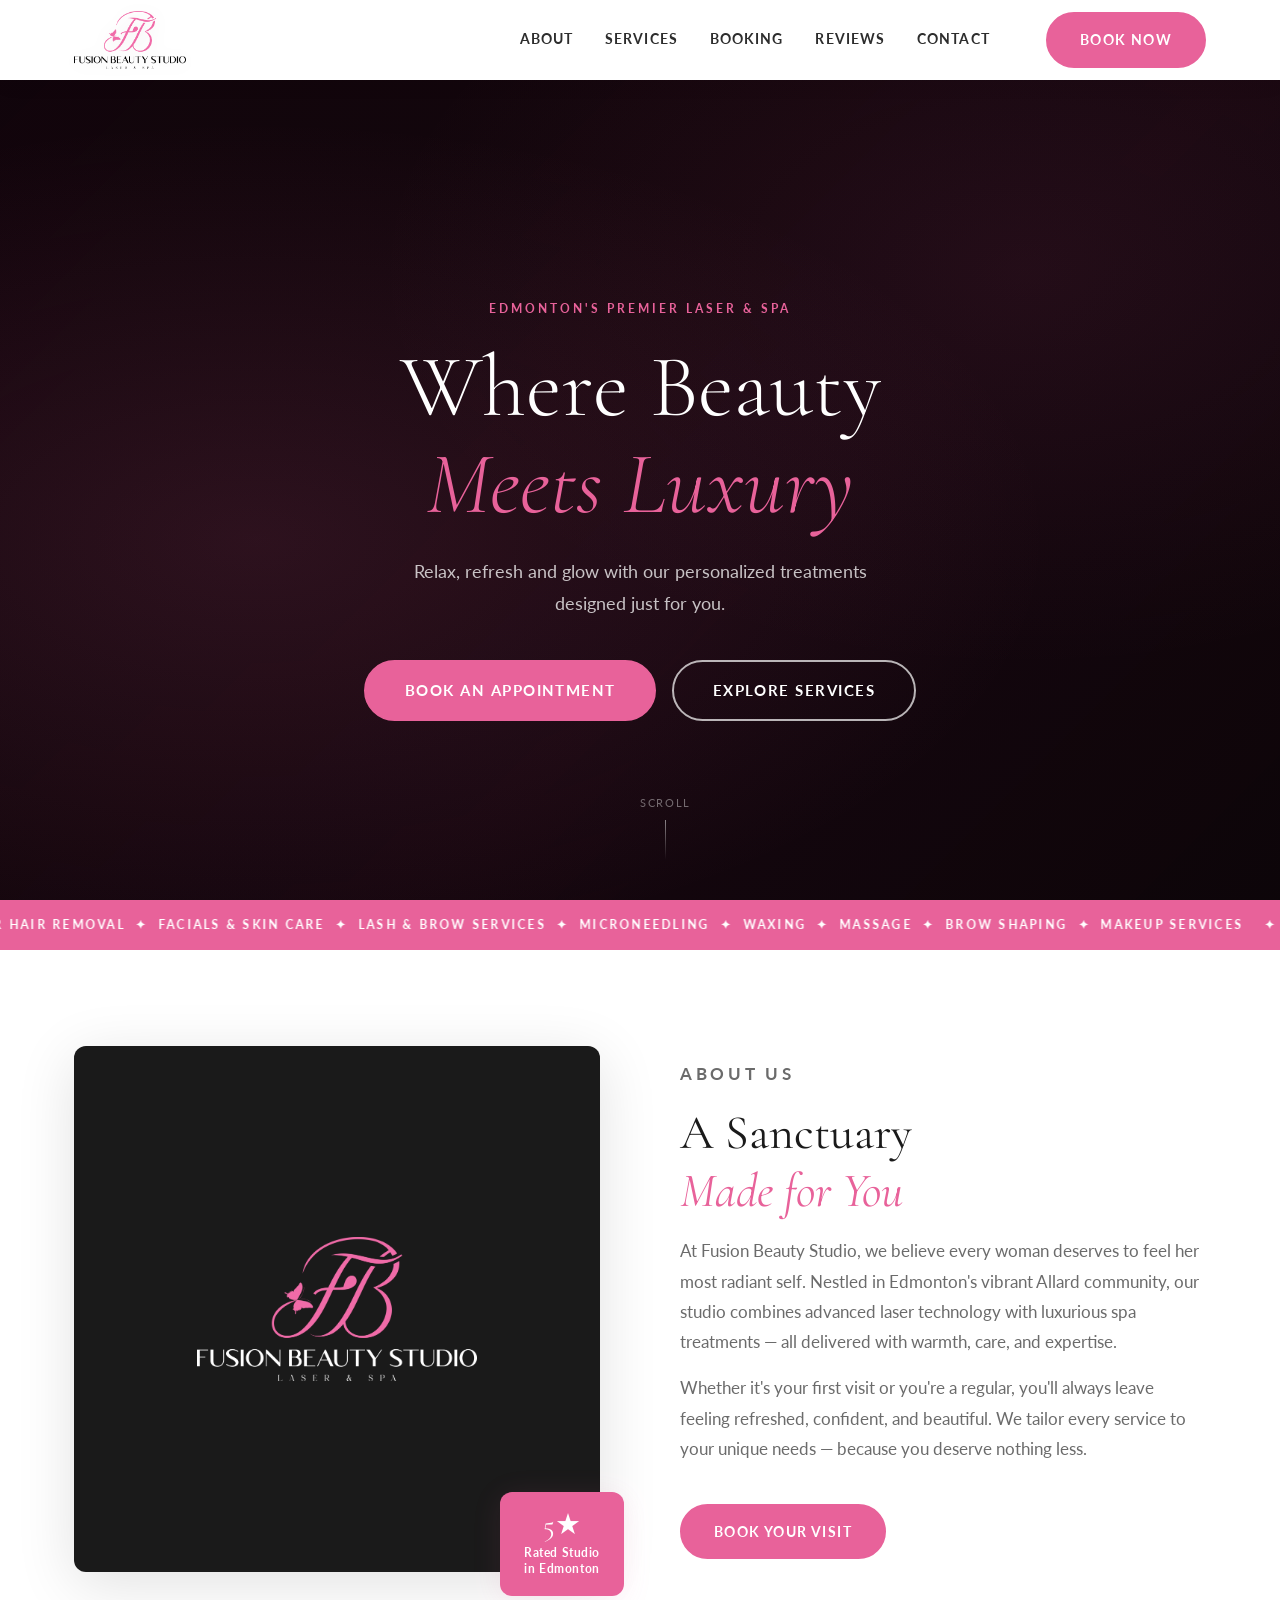
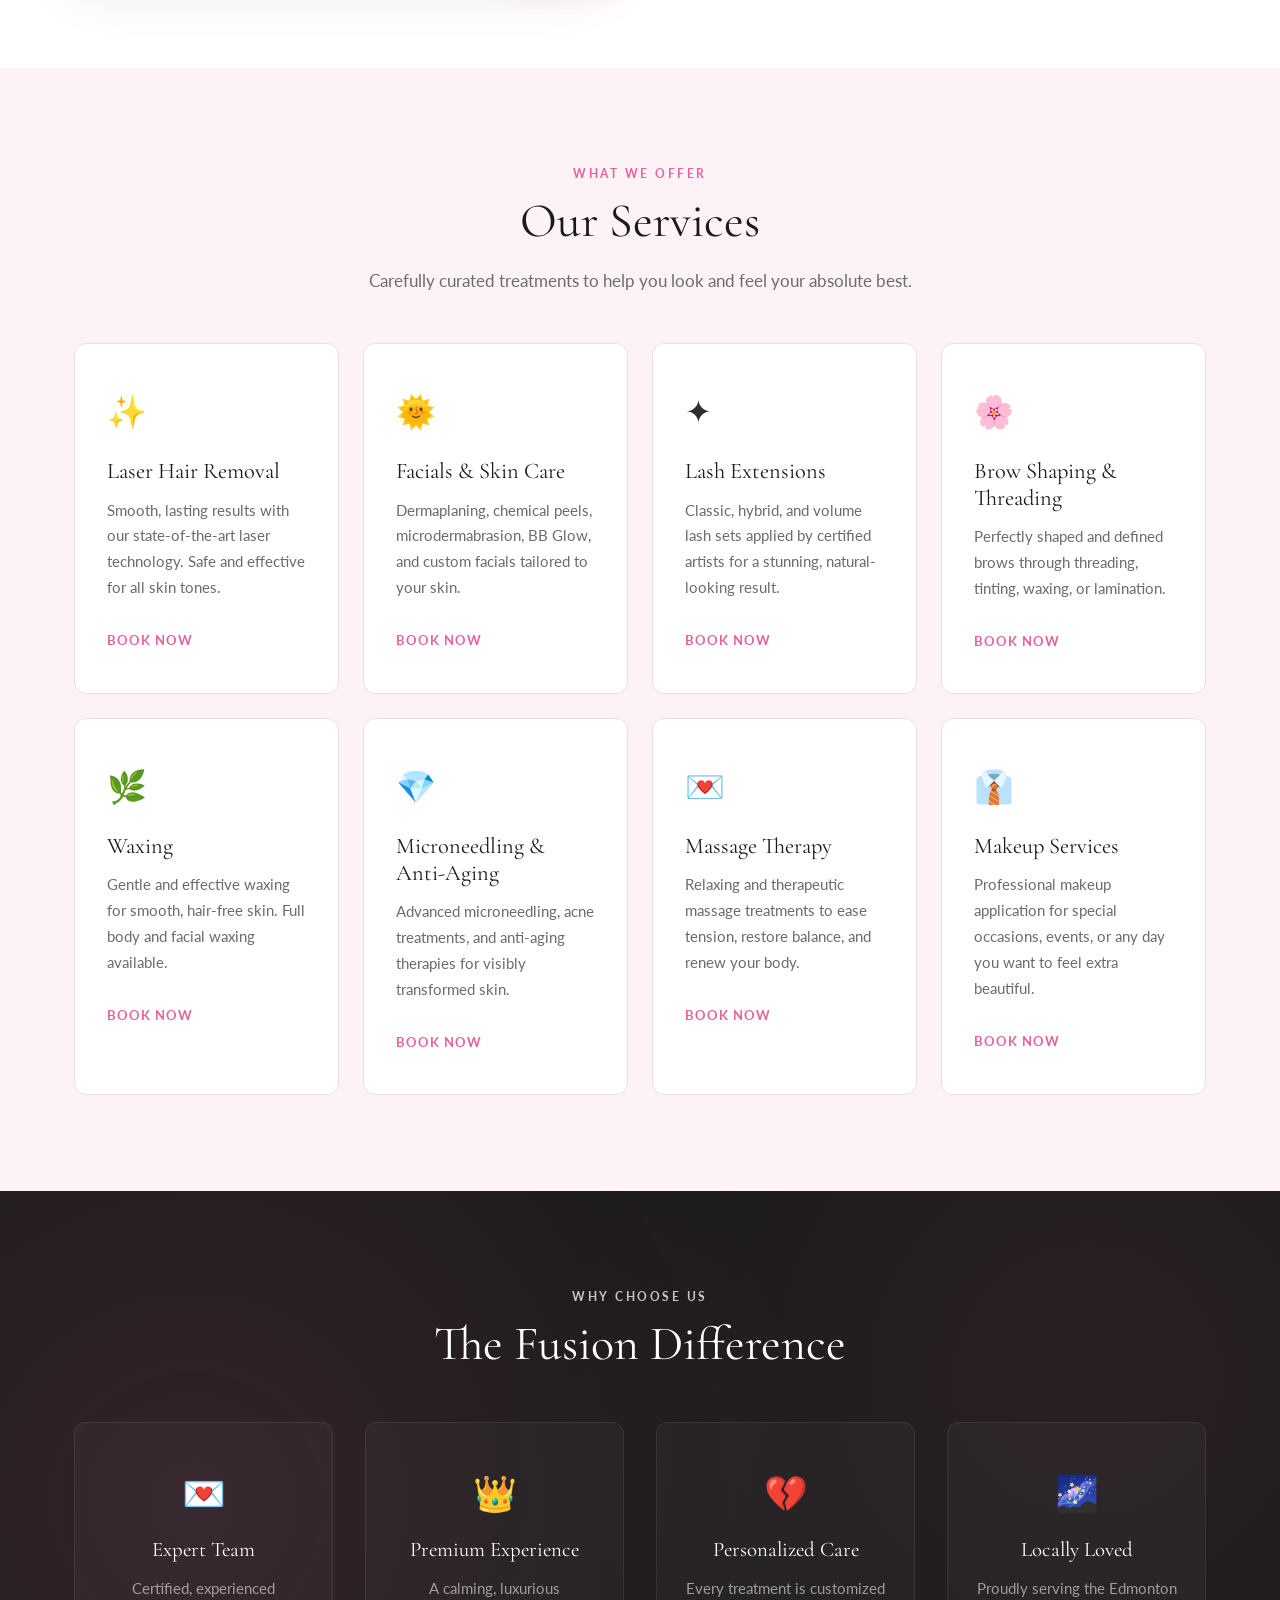
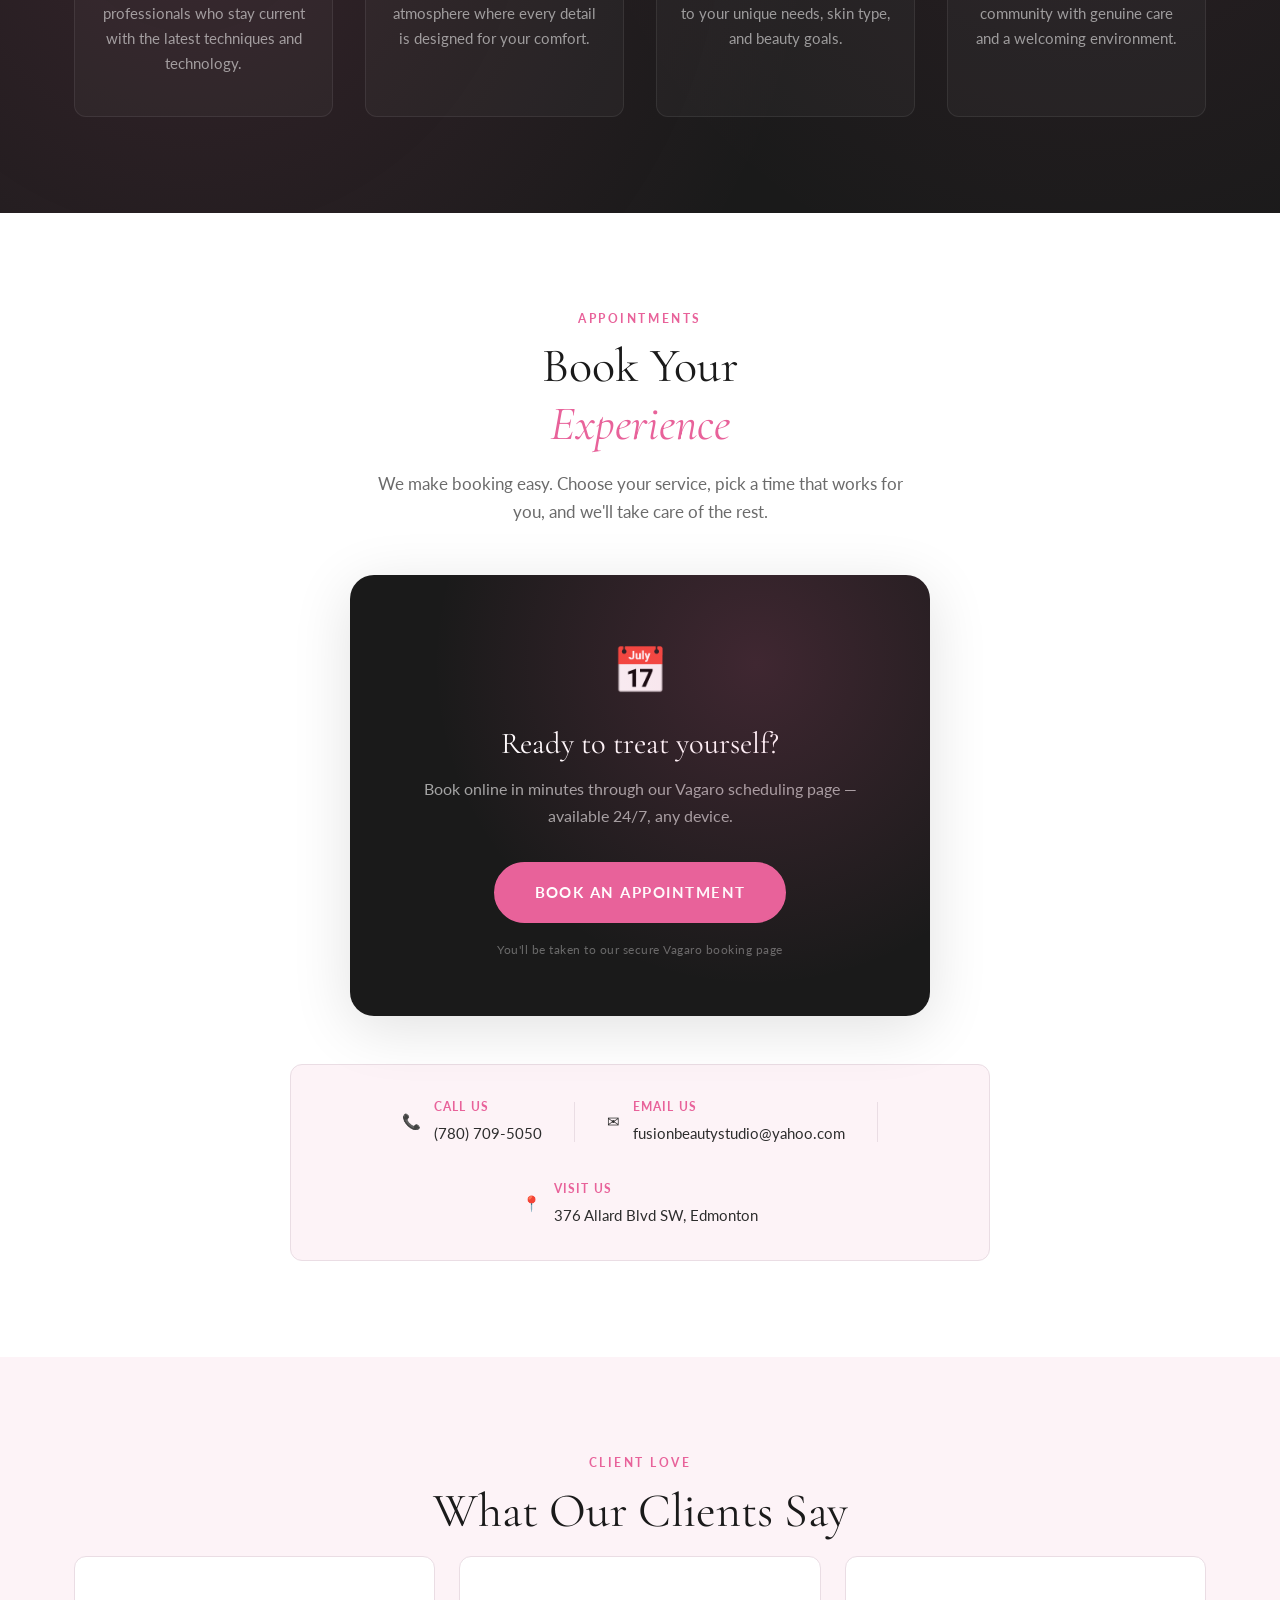
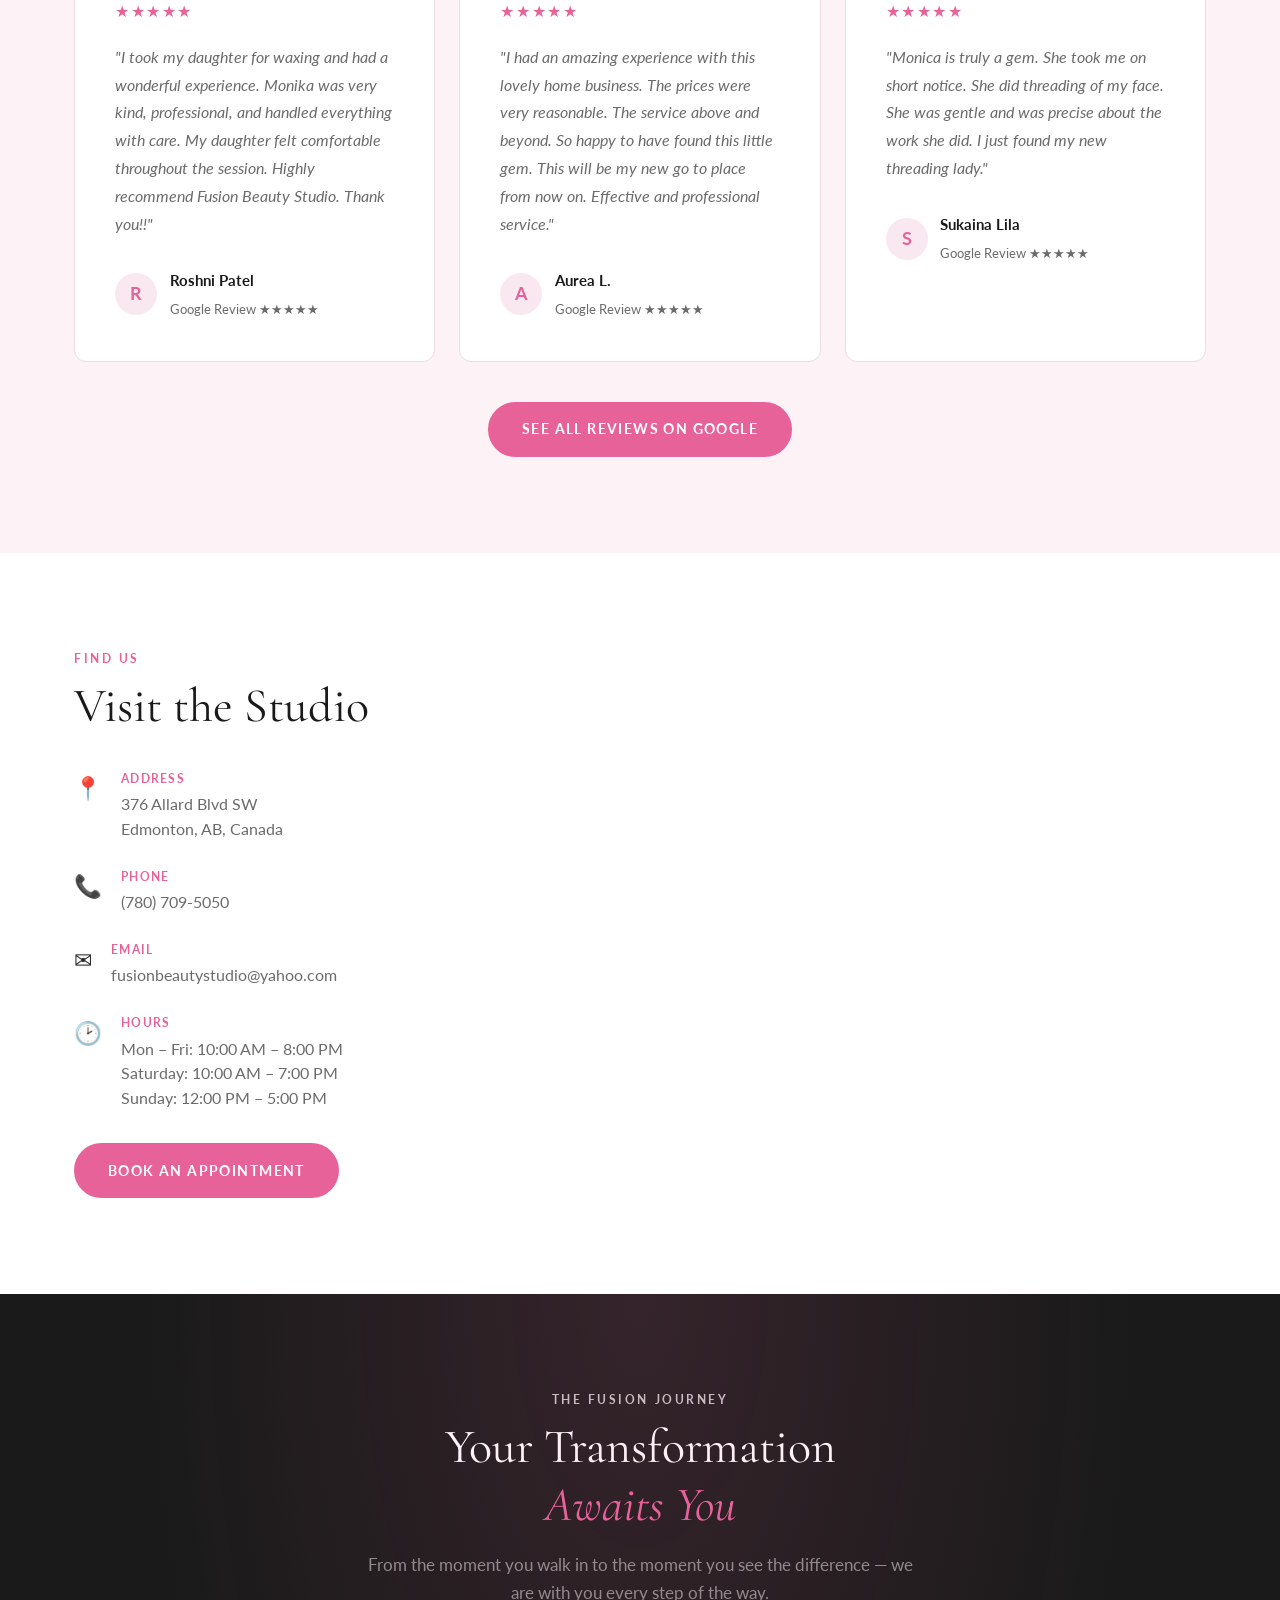
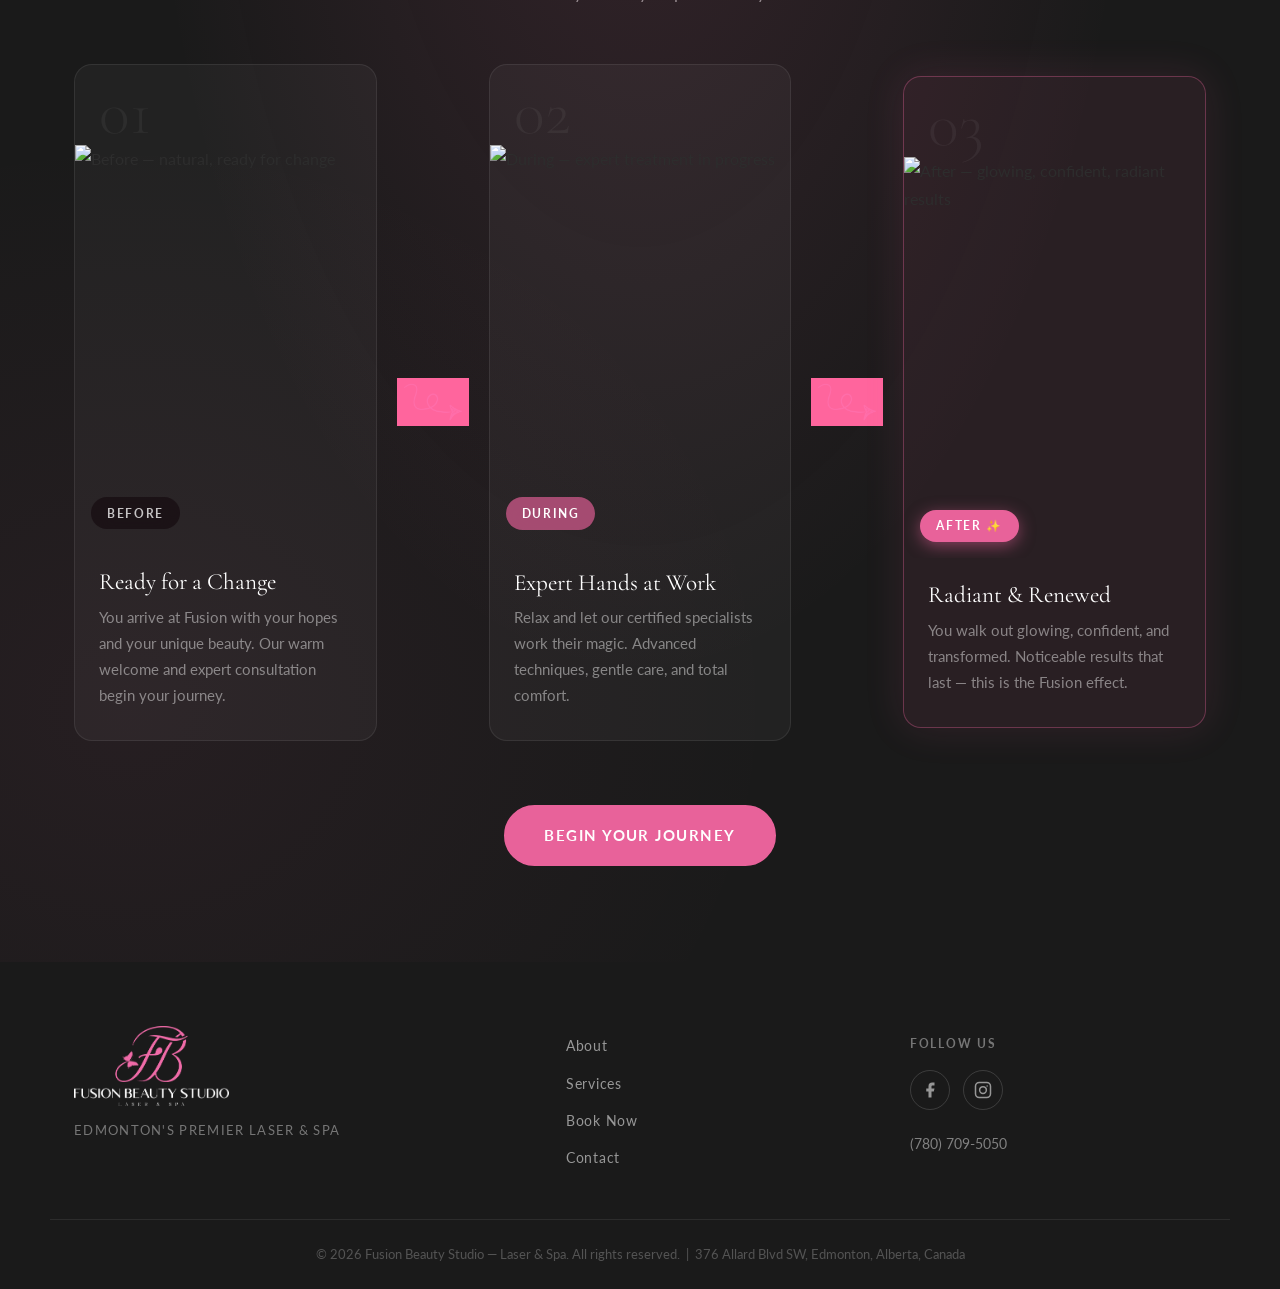
==== index.html @ a4535331 "Sync local project with repo" ====
<!DOCTYPE html>
<html lang="en">
<head>
  <meta charset="UTF-8" />
  <meta name="viewport" content="width=device-width, initial-scale=1.0" />
  <title>Fusion Beauty Studio | Laser & Spa — Edmonton</title>
  <meta name="description" content="Fusion Beauty Studio — Premier laser and spa treatments in Edmonton, Alberta. Book your appointment today on Vagaro." />
  <link rel="preconnect" href="https://fonts.googleapis.com" />
  <link rel="preconnect" href="https://fonts.gstatic.com" crossorigin />
  <link href="https://fonts.googleapis.com/css2?family=Cormorant+Garamond:ital,wght@0,300;0,400;0,500;0,600;1,300;1,400&family=Lato:wght@300;400;700&display=swap" rel="stylesheet" />
  <link rel="stylesheet" href="styles.css?v=11" />
</head>
<body>


  <!-- ===== NAVBAR ===== -->
  <header class="navbar" id="navbar">
    <div class="nav-inner">
      <a href="#home" class="nav-logo">
        <img src="logo-transparent-dark.png" alt="Fusion Beauty Studio" class="logo-img" />
      </a>
      <nav class="nav-links" id="navLinks">
        <a href="#about">About</a>
        <a href="#services">Services</a>
        <a href="#booking">Booking</a>
        <a href="#testimonials">Reviews</a>
        <a href="#contact">Contact</a>
        <a href="https://www.vagaro.com/ca01/fusionbeautystudio" target="_blank" rel="noopener" class="nav-book-mobile btn btn-primary">Book an Appointment</a>
      </nav>
      <a href="https://www.vagaro.com/ca01/fusionbeautystudio" target="_blank" rel="noopener" class="btn btn-primary nav-cta">Book Now</a>
      <button class="hamburger" id="hamburger" aria-label="Menu">
        <span></span><span></span><span></span>
      </button>
    </div>
  </header>

  <!-- ===== HERO ===== -->
  <section class="hero" id="home">
    <!-- Background video -->
    <video class="hero-video" autoplay muted loop playsinline preload="auto">
      <source src="https://assets.mixkit.co/videos/52153/52153-1080.mp4" type="video/mp4" />
    </video>
    <div class="hero-overlay"></div>
    <div class="hero-content">
      <p class="hero-eyebrow hero-anim" style="animation-delay:0.3s">Edmonton's Premier Laser &amp; Spa</p>
      <h1 class="hero-title hero-anim" style="animation-delay:0.8s">Where Beauty<br /><em>Meets Luxury</em></h1>
      <p class="hero-sub hero-anim" style="animation-delay:1.4s">Relax, refresh and glow with our personalized treatments designed just for you.</p>
      <div class="hero-actions hero-anim" style="animation-delay:1.9s">
        <a href="https://www.vagaro.com/ca01/fusionbeautystudio" target="_blank" rel="noopener" class="btn btn-primary btn-lg">Book an Appointment</a>
        <a href="#services" class="btn btn-outline btn-lg">Explore Services</a>
      </div>
    </div>
    <div class="hero-scroll-hint hero-anim" style="animation-delay:2.5s">
      <span>Scroll</span>
      <div class="scroll-line"></div>
    </div>
  </section>

  <!-- ===== WELCOME STRIP ===== -->
  <section class="welcome-strip" aria-hidden="true">
    <div class="marquee-track">
      <span class="marquee-item">&#10022;&nbsp; Laser Hair Removal &nbsp;&#10022;&nbsp; Facials &amp; Skin Care &nbsp;&#10022;&nbsp; Lash &amp; Brow Services &nbsp;&#10022;&nbsp; Microneedling &nbsp;&#10022;&nbsp; Waxing &nbsp;&#10022;&nbsp; Massage &nbsp;&#10022;&nbsp; Brow Shaping &nbsp;&#10022;&nbsp; Makeup Services &nbsp;&nbsp;&nbsp;</span>
      <span class="marquee-item">&#10022;&nbsp; Laser Hair Removal &nbsp;&#10022;&nbsp; Facials &amp; Skin Care &nbsp;&#10022;&nbsp; Lash &amp; Brow Services &nbsp;&#10022;&nbsp; Microneedling &nbsp;&#10022;&nbsp; Waxing &nbsp;&#10022;&nbsp; Massage &nbsp;&#10022;&nbsp; Brow Shaping &nbsp;&#10022;&nbsp; Makeup Services &nbsp;&nbsp;&nbsp;</span>
    </div>
  </section>

  <!-- ===== ABOUT ===== -->
  <section class="about section" id="about">
    <div class="container about-grid">
      <div class="about-image-wrap">
        <div class="about-img-box">
          <img src="logo-transparent-light.png" alt="Fusion Beauty Studio" class="about-logo" />
        </div>
        <div class="about-badge">
          <span class="badge-num">5&#9733;</span>
          <span class="badge-text">Rated Studio<br />in Edmonton</span>
        </div>
      </div>
      <div class="about-text">
        <p class="section-eyebrow">About Us</p>
        <h2 class="section-title">A Sanctuary<br /><em>Made for You</em></h2>
        <p>At Fusion Beauty Studio, we believe every woman deserves to feel her most radiant self. Nestled in Edmonton's vibrant Allard community, our studio combines advanced laser technology with luxurious spa treatments — all delivered with warmth, care, and expertise.</p>
        <p>Whether it's your first visit or you're a regular, you'll always leave feeling refreshed, confident, and beautiful. We tailor every service to your unique needs — because you deserve nothing less.</p>
        <a href="https://www.vagaro.com/ca01/fusionbeautystudio" target="_blank" rel="noopener" class="btn btn-primary" style="margin-top:1.5rem;">Book Your Visit</a>
      </div>
    </div>
  </section>

  <!-- ===== SERVICES ===== -->
  <section class="services section" id="services">
    <div class="container">
      <p class="section-eyebrow center">What We Offer</p>
      <h2 class="section-title center">Our Services</h2>
      <p class="section-desc center">Carefully curated treatments to help you look and feel your absolute best.</p>
      <div class="services-grid">

        <div class="service-card">
          <div class="service-icon">&#10024;</div>
          <h3>Laser Hair Removal</h3>
          <p>Smooth, lasting results with our state-of-the-art laser technology. Safe and effective for all skin tones.</p>
          <a href="https://www.vagaro.com/ca01/fusionbeautystudio" target="_blank" rel="noopener" class="service-link">Book Now</a>
        </div>

        <div class="service-card">
          <div class="service-icon">&#127774;</div>
          <h3>Facials &amp; Skin Care</h3>
          <p>Dermaplaning, chemical peels, microdermabrasion, BB Glow, and custom facials tailored to your skin.</p>
          <a href="https://www.vagaro.com/ca01/fusionbeautystudio" target="_blank" rel="noopener" class="service-link">Book Now</a>
        </div>

        <div class="service-card">
          <div class="service-icon">&#10022;</div>
          <h3>Lash Extensions</h3>
          <p>Classic, hybrid, and volume lash sets applied by certified artists for a stunning, natural-looking result.</p>
          <a href="https://www.vagaro.com/ca01/fusionbeautystudio" target="_blank" rel="noopener" class="service-link">Book Now</a>
        </div>

        <div class="service-card">
          <div class="service-icon">&#127800;</div>
          <h3>Brow Shaping &amp; Threading</h3>
          <p>Perfectly shaped and defined brows through threading, tinting, waxing, or lamination.</p>
          <a href="https://www.vagaro.com/ca01/fusionbeautystudio" target="_blank" rel="noopener" class="service-link">Book Now</a>
        </div>

        <div class="service-card">
          <div class="service-icon">&#127807;</div>
          <h3>Waxing</h3>
          <p>Gentle and effective waxing for smooth, hair-free skin. Full body and facial waxing available.</p>
          <a href="https://www.vagaro.com/ca01/fusionbeautystudio" target="_blank" rel="noopener" class="service-link">Book Now</a>
        </div>

        <div class="service-card">
          <div class="service-icon">&#128142;</div>
          <h3>Microneedling &amp; Anti-Aging</h3>
          <p>Advanced microneedling, acne treatments, and anti-aging therapies for visibly transformed skin.</p>
          <a href="https://www.vagaro.com/ca01/fusionbeautystudio" target="_blank" rel="noopener" class="service-link">Book Now</a>
        </div>

        <div class="service-card">
          <div class="service-icon">&#128140;</div>
          <h3>Massage Therapy</h3>
          <p>Relaxing and therapeutic massage treatments to ease tension, restore balance, and renew your body.</p>
          <a href="https://www.vagaro.com/ca01/fusionbeautystudio" target="_blank" rel="noopener" class="service-link">Book Now</a>
        </div>

        <div class="service-card">
          <div class="service-icon">&#128084;</div>
          <h3>Makeup Services</h3>
          <p>Professional makeup application for special occasions, events, or any day you want to feel extra beautiful.</p>
          <a href="https://www.vagaro.com/ca01/fusionbeautystudio" target="_blank" rel="noopener" class="service-link">Book Now</a>
        </div>

      </div>
    </div>
  </section>

  <!-- ===== WHY US ===== -->
  <section class="why-us section">
    <div class="why-overlay"></div>
    <div class="container">
      <p class="section-eyebrow center light">Why Choose Us</p>
      <h2 class="section-title center light">The Fusion Difference</h2>
      <div class="why-grid">
        <div class="why-card">
          <div class="why-icon">&#128140;</div>
          <h3>Expert Team</h3>
          <p>Certified, experienced professionals who stay current with the latest techniques and technology.</p>
        </div>
        <div class="why-card">
          <div class="why-icon">&#128081;</div>
          <h3>Premium Experience</h3>
          <p>A calming, luxurious atmosphere where every detail is designed for your comfort.</p>
        </div>
        <div class="why-card">
          <div class="why-icon">&#128148;</div>
          <h3>Personalized Care</h3>
          <p>Every treatment is customized to your unique needs, skin type, and beauty goals.</p>
        </div>
        <div class="why-card">
          <div class="why-icon">&#127756;</div>
          <h3>Locally Loved</h3>
          <p>Proudly serving the Edmonton community with genuine care and a welcoming environment.</p>
        </div>
      </div>
    </div>
  </section>

  <!-- ===== BOOKING ===== -->
  <section class="booking section" id="booking">
    <div class="container">
      <p class="section-eyebrow center">Appointments</p>
      <h2 class="section-title center">Book Your<br /><em>Experience</em></h2>
      <p class="section-desc center">We make booking easy. Choose your service, pick a time that works for you, and we'll take care of the rest.</p>

      <div class="vagaro-box">
        <div class="vagaro-box-inner">
          <div class="vagaro-icon">&#128197;</div>
          <h3>Ready to treat yourself?</h3>
          <p>Book online in minutes through our Vagaro scheduling page — available 24/7, any device.</p>
          <a href="https://www.vagaro.com/ca01/fusionbeautystudio" target="_blank" rel="noopener" class="btn btn-primary btn-lg">
            Book an Appointment
          </a>
          <p class="vagaro-note">You'll be taken to our secure Vagaro booking page</p>
        </div>
      </div>

      <div class="booking-alts">
        <div class="booking-alt-item">
          <span class="alt-icon">&#128222;</span>
          <div>
            <strong>Call Us</strong>
            <a href="tel:+17807095050">(780) 709-5050</a>
          </div>
        </div>
        <div class="booking-alt-divider"></div>
        <div class="booking-alt-item">
          <span class="alt-icon">&#9993;</span>
          <div>
            <strong>Email Us</strong>
            <a href="mailto:fusionbeautystudio@yahoo.com">fusionbeautystudio@yahoo.com</a>
          </div>
        </div>
        <div class="booking-alt-divider"></div>
        <div class="booking-alt-item">
          <span class="alt-icon">&#128205;</span>
          <div>
            <strong>Visit Us</strong>
            <span>376 Allard Blvd SW, Edmonton</span>
          </div>
        </div>
      </div>
    </div>
  </section>

  <!-- ===== TESTIMONIALS ===== -->
  <!-- NOTE: Replace the reviews below with your real Google reviews -->
  <section class="testimonials section" id="testimonials">
    <div class="container">
      <p class="section-eyebrow center">Client Love</p>
      <h2 class="section-title center">What Our Clients Say</h2>
      <div class="testimonials-grid">

        <div class="testimonial-card">
          <div class="stars">&#9733;&#9733;&#9733;&#9733;&#9733;</div>
          <p>"I took my daughter for waxing and had a wonderful experience. Monika was very kind, professional, and handled everything with care. My daughter felt comfortable throughout the session. Highly recommend Fusion Beauty Studio. Thank you!!"</p>
          <div class="testimonial-author">
            <div class="author-avatar">R</div>
            <div>
              <strong>Roshni Patel</strong>
              <span>Google Review &#9733;&#9733;&#9733;&#9733;&#9733;</span>
            </div>
          </div>
        </div>

        <div class="testimonial-card">
          <div class="stars">&#9733;&#9733;&#9733;&#9733;&#9733;</div>
          <p>"I had an amazing experience with this lovely home business. The prices were very reasonable. The service above and beyond. So happy to have found this little gem. This will be my new go to place from now on. Effective and professional service."</p>
          <div class="testimonial-author">
            <div class="author-avatar">A</div>
            <div>
              <strong>Aurea L.</strong>
              <span>Google Review &#9733;&#9733;&#9733;&#9733;&#9733;</span>
            </div>
          </div>
        </div>

        <div class="testimonial-card">
          <div class="stars">&#9733;&#9733;&#9733;&#9733;&#9733;</div>
          <p>"Monica is truly a gem. She took me on short notice. She did threading of my face. She was gentle and was precise about the work she did. I just found my new threading lady."</p>
          <div class="testimonial-author">
            <div class="author-avatar">S</div>
            <div>
              <strong>Sukaina Lila</strong>
              <span>Google Review &#9733;&#9733;&#9733;&#9733;&#9733;</span>
            </div>
          </div>
        </div>

      </div>
      <div style="text-align:center; margin-top:2.5rem;">
        <a href="https://share.google/Bp72yboE8t1ILcYeS" target="_blank" rel="noopener" class="btn btn-primary">See All Reviews on Google</a>
      </div>
    </div>
  </section>

  <!-- ===== CONTACT ===== -->
  <section class="contact section" id="contact">
    <div class="container contact-grid">
      <div class="contact-info">
        <p class="section-eyebrow">Find Us</p>
        <h2 class="section-title">Visit the Studio</h2>
        <div class="contact-items">
          <div class="contact-item">
            <span class="contact-icon">&#128205;</span>
            <div>
              <strong>Address</strong>
              <p>376 Allard Blvd SW<br />Edmonton, AB, Canada</p>
            </div>
          </div>
          <div class="contact-item">
            <span class="contact-icon">&#128222;</span>
            <div>
              <strong>Phone</strong>
              <p><a href="tel:+17807095050">(780) 709-5050</a></p>
            </div>
          </div>
          <div class="contact-item">
            <span class="contact-icon">&#9993;</span>
            <div>
              <strong>Email</strong>
              <p><a href="mailto:fusionbeautystudio@yahoo.com">fusionbeautystudio@yahoo.com</a></p>
            </div>
          </div>
          <div class="contact-item">
            <span class="contact-icon">&#128337;</span>
            <div>
              <strong>Hours</strong>
              <p>Mon &ndash; Fri: 10:00 AM &ndash; 8:00 PM<br />
                 Saturday: 10:00 AM &ndash; 7:00 PM<br />
                 Sunday: 12:00 PM &ndash; 5:00 PM</p>
            </div>
          </div>
        </div>
        <a href="https://www.vagaro.com/ca01/fusionbeautystudio" target="_blank" rel="noopener" class="btn btn-primary" style="margin-top:2rem;">Book an Appointment</a>
      </div>
      <div class="contact-map">
        <iframe
          src="https://maps.google.com/maps?q=376+Allard+Blvd+SW,+Edmonton,+AB,+Canada&output=embed"
          width="100%"
          height="400"
          style="border:0; border-radius:12px;"
          allowfullscreen=""
          loading="lazy"
          referrerpolicy="no-referrer-when-downgrade"
          title="Fusion Beauty Studio Location">
        </iframe>
      </div>
    </div>
  </section>

  <!-- ===== TRANSFORMATION ===== -->
  <section class="transformation section" id="transformation">
    <div class="container">
      <p class="section-eyebrow center light">The Fusion Journey</p>
      <h2 class="section-title center light">Your Transformation<br /><em>Awaits You</em></h2>
      <p class="section-desc center" style="color:rgba(255,255,255,0.5);">From the moment you walk in to the moment you see the difference — we are with you every step of the way.</p>

      <div class="transform-timeline">

        <!-- BEFORE -->
        <div class="transform-card" data-delay="0">
          <div class="transform-step-num">01</div>
          <div class="transform-img-wrap">
            <img src="https://images.unsplash.com/photo-1544717304-a2db4a7b16ee?w=600&h=750&q=80&fit=crop&crop=face" alt="Before — natural, ready for change" loading="lazy" />
            <div class="transform-label before-label">Before</div>
          </div>
          <div class="transform-body">
            <h3>Ready for a Change</h3>
            <p>You arrive at Fusion with your hopes and your unique beauty. Our warm welcome and expert consultation begin your journey.</p>
          </div>
        </div>

        <!-- CONNECTOR -->
        <div class="transform-connector" data-delay="300">
          <img src="fusion_arrow.jpg" alt="" class="connector-arrow-img" />
        </div>

        <!-- DURING -->
        <div class="transform-card" data-delay="500">
          <div class="transform-step-num">02</div>
          <div class="transform-img-wrap">
            <img src="https://images.unsplash.com/photo-1761718209708-9ab9ba1c7252?w=600&h=750&q=80&fit=crop" alt="During — expert treatment in progress" loading="lazy" />
            <div class="transform-label during-label">During</div>
          </div>
          <div class="transform-body">
            <h3>Expert Hands at Work</h3>
            <p>Relax and let our certified specialists work their magic. Advanced techniques, gentle care, and total comfort.</p>
          </div>
        </div>

        <!-- CONNECTOR -->
        <div class="transform-connector" data-delay="800">
          <img src="fusion_arrow.jpg" alt="" class="connector-arrow-img" />
        </div>

        <!-- AFTER -->
        <div class="transform-card featured-card" data-delay="1000">
          <div class="transform-step-num">03</div>
          <div class="transform-img-wrap">
            <img src="https://images.unsplash.com/photo-1624617592484-77113b01d567?w=600&h=750&q=80&fit=crop&crop=face" alt="After — glowing, confident, radiant results" loading="lazy" />
            <div class="transform-label after-label">After ✨</div>
          </div>
          <div class="transform-body">
            <h3>Radiant &amp; Renewed</h3>
            <p>You walk out glowing, confident, and transformed. Noticeable results that last — this is the Fusion effect.</p>
          </div>
        </div>

      </div>

      <div class="transform-cta">
        <a href="https://www.vagaro.com/ca01/fusionbeautystudio" target="_blank" rel="noopener" class="btn btn-primary btn-lg">Begin Your Journey</a>
      </div>
    </div>
  </section>

  <!-- ===== FOOTER ===== -->
  <footer class="footer">
    <div class="container footer-inner">
      <div class="footer-logo">
        <a href="#home" aria-label="Back to top">
          <img src="logo-transparent-light.png" alt="Fusion Beauty Studio" />
        </a>
        <p>Edmonton's Premier Laser &amp; Spa</p>
      </div>
      <div class="footer-links">
        <a href="#about">About</a>
        <a href="#services">Services</a>
        <a href="https://www.vagaro.com/ca01/fusionbeautystudio" target="_blank" rel="noopener">Book Now</a>
        <a href="#contact">Contact</a>
      </div>
      <div class="footer-social">
        <p>Follow Us</p>
        <div class="social-links">
          <a href="https://www.facebook.com/fusionbeautystudio.ca/" target="_blank" rel="noopener" aria-label="Facebook" class="social-link">
            <svg xmlns="http://www.w3.org/2000/svg" width="18" height="18" viewBox="0 0 24 24" fill="currentColor" aria-hidden="true">
              <path d="M18 2h-3a5 5 0 0 0-5 5v3H7v4h3v8h4v-8h3l1-4h-4V7a1 1 0 0 1 1-1h3z"/>
            </svg>
          </a>
          <a href="https://www.instagram.com/fusionbeautystudio_" target="_blank" rel="noopener" aria-label="Instagram" class="social-link">
            <svg xmlns="http://www.w3.org/2000/svg" width="18" height="18" viewBox="0 0 24 24" fill="none" stroke="currentColor" stroke-width="2" stroke-linecap="round" stroke-linejoin="round" aria-hidden="true">
              <rect x="2" y="2" width="20" height="20" rx="5" ry="5"/>
              <circle cx="12" cy="12" r="4.5"/>
              <circle cx="17.5" cy="6.5" r="1" fill="currentColor" stroke="none"/>
            </svg>
          </a>
        </div>
        <div style="margin-top:1.2rem;">
          <a href="tel:+17807095050" style="color:rgba(255,255,255,0.45); font-size:0.85rem;">(780) 709-5050</a>
        </div>
      </div>
    </div>
    <div class="footer-bottom">
      <p>&copy; 2026 Fusion Beauty Studio &mdash; Laser &amp; Spa. All rights reserved. &nbsp;|&nbsp; 376 Allard Blvd SW, Edmonton, Alberta, Canada</p>
    </div>
  </footer>

  <!-- ===== FLOATING BOOK BUTTON ===== -->
  <a href="https://www.vagaro.com/ca01/fusionbeautystudio" target="_blank" rel="noopener" class="float-book" id="floatBook">Book Now</a>

  <script src="script.js"></script>
</body>
</html>
---- styles.css ----
/* ============================================================
   FUSION BEAUTY STUDIO — Main Stylesheet
   Brand: Hot pink (#E8629A), Black, White, Soft rose tones
   ============================================================ */

/* ---- Reset & Base ---- */
*, *::before, *::after { box-sizing: border-box; margin: 0; padding: 0; }

:root {
  --pink:       #E8629A;
  --pink-dark:  #c94e82;
  --pink-light: #f9e8f0;
  --pink-pale:  #fdf3f7;
  --black:      #1a1a1a;
  --dark:       #2d2d2d;
  --gray:       #6b6b6b;
  --light-gray: #f4f4f4;
  --white:      #ffffff;
  --border:     #eadde4;
  --font-serif: 'Cormorant Garamond', Georgia, serif;
  --font-sans:  'Lato', Arial, sans-serif;
  --radius:     12px;
  --shadow:     0 4px 30px rgba(232, 98, 154, 0.10);
  --shadow-lg:  0 12px 60px rgba(0,0,0,0.12);
  --transition: 0.3s ease;
  --nav-height: 80px;
}

html { scroll-behavior: smooth; font-size: 16px; }

body {
  font-family: var(--font-sans);
  color: var(--dark);
  background: var(--white);
  line-height: 1.7;
  overflow-x: hidden;
}

img { display: block; max-width: 100%; }
a  { text-decoration: none; color: inherit; }

/* ---- Typography ---- */
h1, h2, h3 { font-family: var(--font-serif); font-weight: 400; line-height: 1.2; }

.section-eyebrow {
  font-family: var(--font-sans);
  font-size: 0.72rem;
  font-weight: 700;
  letter-spacing: 0.22em;
  text-transform: uppercase;
  color: var(--pink);
  margin-bottom: 0.6rem;
}
.section-eyebrow.light { color: rgba(255,255,255,0.75); }

.section-title {
  font-family: var(--font-serif);
  font-size: clamp(2rem, 4vw, 3rem);
  color: var(--black);
  margin-bottom: 1rem;
}
.section-title em { color: var(--pink); font-style: italic; }
.section-title.light { color: var(--white); }
.section-title.center, .section-eyebrow.center, .section-desc.center { text-align: center; }

.section-desc {
  color: var(--gray);
  max-width: 560px;
  margin: 0 auto 3rem;
  font-size: 1.05rem;
}

/* ---- Layout ---- */
.container { max-width: 1180px; margin: 0 auto; padding: 0 1.5rem; }
.section { padding: 6rem 0; }

/* ---- Buttons ---- */
.btn {
  display: inline-flex;
  align-items: center;
  padding: 0.85rem 2rem;
  border-radius: 50px;
  font-family: var(--font-sans);
  font-size: 0.88rem;
  font-weight: 700;
  letter-spacing: 0.1em;
  text-transform: uppercase;
  cursor: pointer;
  transition: var(--transition);
  border: 2px solid transparent;
}
.btn-primary {
  background: var(--pink);
  color: var(--white);
  border-color: var(--pink);
}
.btn-primary:hover {
  background: var(--pink-dark);
  border-color: var(--pink-dark);
  transform: translateY(-2px);
  box-shadow: 0 8px 24px rgba(232,98,154,0.35);
}
.btn-outline {
  background: transparent;
  color: var(--white);
  border-color: rgba(255,255,255,0.7);
}
.btn-outline:hover {
  background: rgba(255,255,255,0.15);
  border-color: var(--white);
}
.btn-lg { padding: 1rem 2.4rem; font-size: 0.92rem; }
.btn-full { width: 100%; justify-content: center; }

/* ---- Hover arrow (fusion_arrow.jpg) — simple fade-in on hover ---- */

.btn-primary::after {
  content: '';
  display: block;
  flex-shrink: 0;
  width: 0;
  height: 22px;
  background: url('fusion_arrow.jpg') no-repeat center / contain;
  filter: invert(1);
  mix-blend-mode: screen;
  opacity: 0;
  margin-left: 0;
  transition: width 0.3s ease, opacity 0.25s ease, margin-left 0.3s ease;
}
.btn-primary:hover::after {
  width: 38px;
  opacity: 1;
  margin-left: 10px;
}

/* No arrow on the Explore Services (outline) button */

/* Black arrow on light backgrounds (.service-link) */
.service-link {
  display: inline-flex;
  align-items: center;
}
.service-link::after {
  content: '';
  display: block;
  flex-shrink: 0;
  width: 0;
  height: 16px;
  background: url('fusion_arrow.jpg') no-repeat center / contain;
  mix-blend-mode: multiply;
  opacity: 0;
  margin-left: 0;
  transition: width 0.3s ease, opacity 0.25s ease, margin-left 0.3s ease;
}
.service-link:hover::after {
  width: 28px;
  opacity: 1;
  margin-left: 8px;
}

/* Arrow on floating book button */
.float-book {
  display: inline-flex;
  align-items: center;
  overflow: hidden;
}
.float-book::after {
  content: '';
  display: block;
  flex-shrink: 0;
  width: 0;
  height: 20px;
  background: url('fusion_arrow.jpg') no-repeat center / contain;
  filter: invert(1);
  mix-blend-mode: screen;
  opacity: 0;
  margin-left: 0;
  transition: width 0.3s ease, opacity 0.25s ease, margin-left 0.3s ease;
}
.float-book:hover::after {
  width: 34px;
  opacity: 1;
  margin-left: 10px;
}


/* ============================================================
   NAVBAR — always white, logo overflows for large feel
   ============================================================ */
.navbar {
  position: fixed;
  top: 0; left: 0; right: 0;
  z-index: 1000;
  height: var(--nav-height);
  background: var(--white);
  box-shadow: 0 2px 20px rgba(0,0,0,0.07);
  overflow: visible;
}
.nav-inner {
  max-width: 1180px;
  margin: 0 auto;
  padding: 0 1.5rem;
  height: 100%;
  display: flex;
  align-items: center;
  gap: 2rem;
  overflow: visible;
}
.nav-logo {
  position: relative;
  z-index: 2;
  display: flex;
  align-items: center;
}
.nav-logo .logo-img {
  height: 58px;
  width: auto;
  object-fit: contain;
  filter: drop-shadow(0 2px 8px rgba(0,0,0,0.08));
}
.nav-links {
  display: flex;
  gap: 2rem;
  margin-left: auto;
}
.nav-links a {
  font-size: 0.85rem;
  font-weight: 700;
  letter-spacing: 0.08em;
  text-transform: uppercase;
  color: var(--dark);
  transition: color var(--transition);
  position: relative;
}
.nav-links a::after {
  content: '';
  position: absolute;
  bottom: -3px; left: 0;
  width: 0; height: 2px;
  background: var(--pink);
  transition: width var(--transition);
}
.nav-links a:hover::after { width: 100%; }
.nav-links a:hover { color: var(--pink); }

.nav-cta { margin-left: 1.5rem; }

/* Mobile-only elements — hidden on desktop */
.nav-book-mobile { display: none; }

.hamburger {
  display: none;
  flex-direction: column;
  gap: 5px;
  background: none;
  border: none;
  cursor: pointer;
  padding: 4px;
  margin-left: auto;
}
.hamburger span {
  display: block;
  width: 24px;
  height: 2px;
  background: var(--dark);
  transition: var(--transition);
  border-radius: 2px;
}


/* ============================================================
   HERO — video background with text reveal
   ============================================================ */
.hero {
  position: relative;
  min-height: 100vh;
  display: flex;
  align-items: center;
  justify-content: center;
  background: #1a0a10;
  overflow: hidden;
}

/* Background video */
.hero-video {
  position: absolute;
  inset: 0;
  width: 100%;
  height: 100%;
  object-fit: cover;
  z-index: 0;
  opacity: 0;
  animation: videoFadeIn 2s ease 0.5s forwards;
}
@keyframes videoFadeIn {
  from { opacity: 0; }
  to   { opacity: 1; }
}

/* Dimming overlay — keeps video subtle and text readable */
.hero-overlay {
  position: absolute;
  inset: 0;
  z-index: 1;
  background:
    linear-gradient(135deg, rgba(15,4,10,0.82) 0%, rgba(20,6,14,0.72) 60%, rgba(10,4,8,0.78) 100%);
}

/* Subtle pink mood wash */
.hero::after {
  content: '';
  position: absolute;
  inset: 0;
  z-index: 1;
  background:
    radial-gradient(ellipse at 20% 60%, rgba(232,98,154,0.12) 0%, transparent 55%),
    radial-gradient(ellipse at 80% 30%, rgba(232,98,154,0.07) 0%, transparent 45%);
  pointer-events: none;
}

.hero-content {
  position: relative;
  z-index: 2;
  text-align: center;
  max-width: 720px;
  padding: 0 1.5rem;
  padding-top: 120px;
}

/* ---- Hero text reveal animation ---- */
@keyframes heroReveal {
  0%   { opacity: 0; transform: translateY(36px); filter: blur(4px); }
  60%  { filter: blur(0px); }
  100% { opacity: 1; transform: translateY(0);   filter: blur(0px); }
}

.hero-anim {
  opacity: 0;
  animation: heroReveal 1.1s cubic-bezier(0.22, 1, 0.36, 1) both;
}
.hero-eyebrow {
  font-family: var(--font-sans);
  font-size: 0.75rem;
  font-weight: 700;
  letter-spacing: 0.25em;
  text-transform: uppercase;
  color: var(--pink);
  margin-bottom: 1.2rem;
}
.hero-title {
  font-family: var(--font-serif);
  font-size: clamp(3rem, 7vw, 5.5rem);
  font-weight: 300;
  color: var(--white);
  line-height: 1.1;
  margin-bottom: 1.5rem;
}
.hero-title em {
  color: var(--pink);
  font-style: italic;
}
.hero-sub {
  font-size: 1.1rem;
  color: rgba(255,255,255,0.75);
  max-width: 480px;
  margin: 0 auto 2.5rem;
  line-height: 1.8;
}
.hero-actions {
  display: flex;
  gap: 1rem;
  justify-content: center;
  flex-wrap: wrap;
}

.hero-scroll-hint {
  position: absolute;
  bottom: 2.5rem;
  left: 50%;
  transform: translateX(-50%);
  display: flex;
  flex-direction: column;
  align-items: center;
  gap: 0.5rem;
  color: rgba(255,255,255,0.4);
  font-size: 0.7rem;
  letter-spacing: 0.15em;
  text-transform: uppercase;
  z-index: 3;
}
.scroll-line {
  width: 1px;
  height: 40px;
  background: linear-gradient(to bottom, rgba(255,255,255,0.5), transparent);
  animation: scrollPulse 2s ease-in-out infinite;
}
@keyframes scrollPulse {
  0%, 100% { opacity: 0.3; transform: scaleY(1); }
  50%       { opacity: 1;   transform: scaleY(1.2); }
}


/* ============================================================
   WELCOME STRIP — infinite marquee
   ============================================================ */
.welcome-strip {
  background: var(--pink);
  padding: 0.9rem 0;
  overflow: hidden;
}

.marquee-track {
  display: flex;
  will-change: transform;
}

.marquee-item {
  flex-shrink: 0;
  white-space: nowrap;
  color: var(--white);
  font-family: var(--font-sans);
  font-size: 0.78rem;
  font-weight: 700;
  letter-spacing: 0.18em;
  text-transform: uppercase;
}

/* Hide native video controls overlay on mobile */
.hero-video::-webkit-media-controls { display: none !important; }
.hero-video::-webkit-media-controls-enclosure { display: none !important; }
.hero-video::-webkit-media-controls-panel { display: none !important; }


/* ============================================================
   ABOUT
   ============================================================ */
.about { background: var(--white); }

.about-grid {
  display: grid;
  grid-template-columns: 1fr 1fr;
  gap: 5rem;
  align-items: center;
}

.about-image-wrap {
  position: relative;
}

.about-img-box {
  background: var(--black);
  border-radius: var(--radius);
  padding: 3rem;
  display: flex;
  align-items: center;
  justify-content: center;
  box-shadow: var(--shadow-lg);
  aspect-ratio: 1;
}

.about-logo {
  width: 80%;
  max-width: 280px;
  margin: 0 auto;
}

.about-badge {
  position: absolute;
  bottom: -1.5rem;
  right: -1.5rem;
  background: var(--pink);
  color: var(--white);
  border-radius: var(--radius);
  padding: 1.2rem 1.5rem;
  display: flex;
  flex-direction: column;
  align-items: center;
  box-shadow: var(--shadow);
  text-align: center;
}
.badge-num {
  font-family: var(--font-serif);
  font-size: 1.8rem;
  line-height: 1;
}
.badge-text {
  font-size: 0.72rem;
  font-weight: 700;
  letter-spacing: 0.05em;
  margin-top: 0.3rem;
  line-height: 1.4;
}

.about-text p {
  color: var(--gray);
  margin-bottom: 1rem;
  font-size: 1.05rem;
  line-height: 1.8;
}


/* ============================================================
   SERVICES
   ============================================================ */
.services { background: var(--pink-pale); }

.services-grid {
  display: grid;
  grid-template-columns: repeat(4, 1fr);
  gap: 1.5rem;
  margin-top: 1rem;
}

.service-card {
  background: var(--white);
  border-radius: var(--radius);
  padding: 2.5rem 2rem;
  border: 1px solid var(--border);
  transition: var(--transition);
  position: relative;
  overflow: hidden;
}
.service-card::before {
  content: '';
  position: absolute;
  top: 0; left: 0; right: 0;
  height: 3px;
  background: var(--pink);
  transform: scaleX(0);
  transform-origin: left;
  transition: transform var(--transition);
}
.service-card:hover {
  box-shadow: var(--shadow);
  transform: translateY(-4px);
  border-color: rgba(232,98,154,0.2);
}
.service-card:hover::before { transform: scaleX(1); }

.service-icon {
  font-size: 2rem;
  margin-bottom: 1.2rem;
}
.service-card h3 {
  font-family: var(--font-serif);
  font-size: 1.4rem;
  color: var(--black);
  margin-bottom: 0.8rem;
}
.service-card p {
  color: var(--gray);
  font-size: 0.95rem;
  line-height: 1.7;
  margin-bottom: 1.5rem;
}
.service-link {
  font-size: 0.82rem;
  font-weight: 700;
  letter-spacing: 0.08em;
  text-transform: uppercase;
  color: var(--pink);
  transition: color var(--transition);
}
.service-link:hover { color: var(--pink-dark); }


/* ============================================================
   WHY US
   ============================================================ */
.why-us {
  background: var(--black);
  position: relative;
  overflow: hidden;
}
.why-us::before {
  content: '';
  position: absolute;
  inset: 0;
  background:
    radial-gradient(circle at 15% 50%, rgba(232,98,154,0.12) 0%, transparent 55%),
    radial-gradient(circle at 85% 30%, rgba(232,98,154,0.08) 0%, transparent 45%);
}
.why-overlay { position: absolute; inset: 0; }

.why-us .container { position: relative; z-index: 1; }

.why-grid {
  display: grid;
  grid-template-columns: repeat(4, 1fr);
  gap: 2rem;
  margin-top: 3rem;
}

.why-card {
  text-align: center;
  padding: 2.5rem 1.5rem;
  border-radius: var(--radius);
  border: 1px solid rgba(255,255,255,0.08);
  background: rgba(255,255,255,0.03);
  transition: var(--transition);
}
.why-card:hover {
  background: rgba(232,98,154,0.08);
  border-color: rgba(232,98,154,0.25);
  transform: translateY(-4px);
}
.why-icon {
  font-size: 2.2rem;
  margin-bottom: 1rem;
}
.why-card h3 {
  font-family: var(--font-serif);
  font-size: 1.3rem;
  color: var(--white);
  margin-bottom: 0.8rem;
}
.why-card p {
  color: rgba(255,255,255,0.55);
  font-size: 0.92rem;
  line-height: 1.7;
}


/* ============================================================
   BOOKING — Vagaro
   ============================================================ */
.booking { background: var(--white); }

.vagaro-box {
  max-width: 580px;
  margin: 0 auto 3rem;
}
.vagaro-box-inner {
  background: var(--black);
  border-radius: calc(var(--radius) * 2);
  padding: 3.5rem 3rem;
  text-align: center;
  box-shadow: var(--shadow-lg);
  position: relative;
  overflow: hidden;
}
.vagaro-box-inner::before {
  content: '';
  position: absolute;
  inset: 0;
  background: radial-gradient(circle at 70% 20%, rgba(232,98,154,0.18) 0%, transparent 60%);
  pointer-events: none;
}
.vagaro-icon {
  font-size: 2.8rem;
  margin-bottom: 1.2rem;
}
.vagaro-box-inner h3 {
  font-family: var(--font-serif);
  font-size: 1.9rem;
  color: var(--white);
  margin-bottom: 0.8rem;
}
.vagaro-box-inner p {
  color: rgba(255,255,255,0.6);
  font-size: 1rem;
  margin-bottom: 2rem;
  line-height: 1.7;
}
.vagaro-note {
  margin-top: 1rem !important;
  margin-bottom: 0 !important;
  font-size: 0.78rem !important;
  color: rgba(255,255,255,0.35) !important;
  letter-spacing: 0.04em;
}

.booking-alts {
  display: flex;
  align-items: center;
  justify-content: center;
  gap: 2rem;
  flex-wrap: wrap;
  padding: 2rem;
  background: var(--pink-pale);
  border-radius: var(--radius);
  border: 1px solid var(--border);
  max-width: 700px;
  margin: 0 auto;
}
.booking-alt-item {
  display: flex;
  align-items: center;
  gap: 0.8rem;
}
.alt-icon { font-size: 1.4rem; }
.booking-alt-item strong {
  display: block;
  font-size: 0.72rem;
  font-weight: 700;
  letter-spacing: 0.1em;
  text-transform: uppercase;
  color: var(--pink);
  margin-bottom: 0.15rem;
}
.booking-alt-item a, .booking-alt-item span {
  color: var(--dark);
  font-size: 0.95rem;
}
.booking-alt-item a:hover { color: var(--pink); }
.booking-alt-divider {
  width: 1px;
  height: 40px;
  background: var(--border);
}


/* ============================================================
   TESTIMONIALS
   ============================================================ */
.testimonials { background: var(--pink-pale); }

.testimonials-grid {
  display: grid;
  grid-template-columns: repeat(3, 1fr);
  gap: 1.5rem;
  margin-top: 1rem;
}

.testimonial-card {
  background: var(--white);
  border-radius: var(--radius);
  padding: 2.5rem;
  border: 1px solid var(--border);
  transition: var(--transition);
}
.testimonial-card:hover {
  box-shadow: var(--shadow);
  transform: translateY(-3px);
}
.stars {
  color: var(--pink);
  font-size: 1rem;
  letter-spacing: 0.1em;
  margin-bottom: 1.2rem;
}
.testimonial-card p {
  color: var(--gray);
  font-size: 0.97rem;
  line-height: 1.8;
  font-style: italic;
  margin-bottom: 1.8rem;
}
.testimonial-author {
  display: flex;
  align-items: center;
  gap: 0.8rem;
}
.author-avatar {
  width: 42px;
  height: 42px;
  border-radius: 50%;
  background: var(--pink-light);
  color: var(--pink);
  font-weight: 700;
  font-size: 1.1rem;
  display: flex;
  align-items: center;
  justify-content: center;
  flex-shrink: 0;
}
.testimonial-author strong {
  display: block;
  color: var(--black);
  font-size: 0.95rem;
}
.testimonial-author span {
  color: var(--gray);
  font-size: 0.82rem;
}


/* ============================================================
   CONTACT
   ============================================================ */
.contact { background: var(--white); }

.contact-grid {
  display: grid;
  grid-template-columns: 1fr 1fr;
  gap: 5rem;
  align-items: start;
}

.contact-items { margin-top: 2rem; display: flex; flex-direction: column; gap: 1.5rem; }

.contact-item {
  display: flex;
  gap: 1.2rem;
  align-items: flex-start;
}
.contact-icon {
  font-size: 1.4rem;
  flex-shrink: 0;
  margin-top: 0.1rem;
}
.contact-item strong {
  display: block;
  font-size: 0.78rem;
  font-weight: 700;
  letter-spacing: 0.1em;
  text-transform: uppercase;
  color: var(--pink);
  margin-bottom: 0.2rem;
}
.contact-item p, .contact-item a {
  color: var(--gray);
  font-size: 0.97rem;
  line-height: 1.6;
}
.contact-item a:hover { color: var(--pink); }

.contact-map {
  border-radius: var(--radius);
  overflow: hidden;
  height: 400px;
}
.map-placeholder {
  width: 100%;
  height: 100%;
  background: var(--pink-pale);
  border: 2px dashed var(--border);
  border-radius: var(--radius);
  display: flex;
  flex-direction: column;
  align-items: center;
  justify-content: center;
  gap: 0.5rem;
  color: var(--gray);
}
.map-placeholder span { font-size: 3rem; }
.map-placeholder p { font-size: 1.1rem; font-weight: 600; color: var(--dark); }
.map-placeholder small { font-size: 0.82rem; }


/* ============================================================
   FOOTER
   ============================================================ */
.footer {
  background: var(--black);
  padding-top: 4rem;
}

.footer-inner {
  display: grid;
  grid-template-columns: 1.5fr 1fr 1fr;
  gap: 3rem;
  padding-bottom: 3rem;
  border-bottom: 1px solid rgba(255,255,255,0.08);
}

.footer-logo img {
  height: 80px;
  width: auto;
  object-fit: contain;
  margin-bottom: 0.8rem;
}
.footer-logo p {
  color: rgba(255,255,255,0.4);
  font-size: 0.82rem;
  letter-spacing: 0.1em;
  text-transform: uppercase;
}

.footer-links {
  display: flex;
  flex-direction: column;
  gap: 0.8rem;
  padding-top: 0.5rem;
}
.footer-links a {
  color: rgba(255,255,255,0.55);
  font-size: 0.9rem;
  letter-spacing: 0.05em;
  transition: color var(--transition);
}
.footer-links a:hover { color: var(--pink); }

.footer-social { padding-top: 0.5rem; }
.footer-social p {
  color: rgba(255,255,255,0.4);
  font-size: 0.72rem;
  font-weight: 700;
  letter-spacing: 0.15em;
  text-transform: uppercase;
  margin-bottom: 1rem;
}
.social-links { display: flex; gap: 0.8rem; }
.social-link {
  width: 40px;
  height: 40px;
  border-radius: 50%;
  border: 1px solid rgba(255,255,255,0.15);
  color: rgba(255,255,255,0.55);
  display: flex;
  align-items: center;
  justify-content: center;
  font-size: 1.1rem;
  transition: var(--transition);
}
.social-link:hover {
  background: var(--pink);
  border-color: var(--pink);
  color: var(--white);
}

.footer-bottom {
  padding: 1.5rem 1.5rem;
  text-align: center;
}
.footer-bottom p {
  color: rgba(255,255,255,0.25);
  font-size: 0.8rem;
}


/* ============================================================
   FLOATING BOOK BUTTON
   ============================================================ */
.float-book {
  position: fixed;
  bottom: 2rem;
  right: 2rem;
  z-index: 999;
  background: var(--pink);
  color: var(--white);
  padding: 0.9rem 1.8rem;
  border-radius: 50px;
  font-size: 0.82rem;
  font-weight: 700;
  letter-spacing: 0.12em;
  text-transform: uppercase;
  box-shadow: 0 6px 28px rgba(232,98,154,0.45);
  transition: var(--transition);
  opacity: 0;
  pointer-events: none;
  transform: translateY(10px);
}
.float-book.visible {
  opacity: 1;
  pointer-events: auto;
  transform: translateY(0);
}
.float-book:hover {
  background: var(--pink-dark);
  box-shadow: 0 10px 36px rgba(232,98,154,0.55);
  transform: translateY(-2px);
}


/* ============================================================
   TRANSFORMATION JOURNEY
   ============================================================ */
.transformation {
  background: var(--black);
  position: relative;
  overflow: hidden;
}
.transformation::before {
  content: '';
  position: absolute;
  inset: 0;
  background:
    radial-gradient(ellipse at 50% 0%, rgba(232,98,154,0.13) 0%, transparent 55%),
    radial-gradient(ellipse at 10% 80%, rgba(232,98,154,0.06) 0%, transparent 40%);
  pointer-events: none;
}

.transform-timeline {
  display: grid;
  grid-template-columns: 1fr 80px 1fr 80px 1fr;
  align-items: center;
  gap: 1rem;
  margin-top: 3.5rem;
}

/* Card */
.transform-card {
  background: rgba(255,255,255,0.04);
  border: 1px solid rgba(255,255,255,0.08);
  border-radius: calc(var(--radius) * 1.5);
  overflow: hidden;
  opacity: 0;
  transform: translateY(55px);
  transition: opacity 0.9s cubic-bezier(0.22,1,0.36,1),
              transform 0.9s cubic-bezier(0.22,1,0.36,1),
              box-shadow 0.4s ease,
              border-color 0.4s ease;
}
.transform-card.in-view {
  opacity: 1;
  transform: translateY(0);
}
.transform-card:hover {
  box-shadow: 0 24px 70px rgba(232,98,154,0.22);
  transform: translateY(-6px) !important;
}
.featured-card {
  border-color: rgba(232,98,154,0.35) !important;
  background: rgba(232,98,154,0.07) !important;
  box-shadow: 0 0 40px rgba(232,98,154,0.12);
}
.featured-card.in-view:hover {
  box-shadow: 0 24px 80px rgba(232,98,154,0.35);
}

/* Step number watermark */
.transform-step-num {
  font-family: var(--font-serif);
  font-size: 4rem;
  font-weight: 300;
  color: rgba(255,255,255,0.05);
  padding: 1rem 1.5rem 0;
  line-height: 1;
  user-select: none;
}

/* Image */
.transform-img-wrap {
  position: relative;
  aspect-ratio: 3/4;
  overflow: hidden;
}
.transform-img-wrap img {
  width: 100%;
  height: 100%;
  object-fit: cover;
  transition: transform 0.9s cubic-bezier(0.22,1,0.36,1);
}
.transform-card:hover .transform-img-wrap img {
  transform: scale(1.07);
}

/* Stage badge */
.transform-label {
  position: absolute;
  bottom: 1rem;
  left: 1rem;
  padding: 0.38rem 1rem;
  border-radius: 50px;
  font-size: 0.73rem;
  font-weight: 700;
  letter-spacing: 0.14em;
  text-transform: uppercase;
  backdrop-filter: blur(10px);
}
.before-label  { background: rgba(20,10,15,0.65); color: rgba(255,255,255,0.75); }
.during-label  { background: rgba(232,98,154,0.65); color: var(--white); }
.after-label   { background: var(--pink); color: var(--white); box-shadow: 0 4px 16px rgba(232,98,154,0.5); }

/* Text body */
.transform-body { padding: 1.5rem 1.5rem 2rem; }
.transform-body h3 {
  font-family: var(--font-serif);
  font-size: 1.45rem;
  color: var(--white);
  margin-bottom: 0.5rem;
}
.transform-body p {
  color: rgba(255,255,255,0.45);
  font-size: 0.92rem;
  line-height: 1.75;
}

/* Arrow connector */
.transform-connector {
  display: flex;
  align-items: center;
  justify-content: center;
  opacity: 0;
  transform: scale(0.6);
  transition: opacity 0.7s ease, transform 0.7s cubic-bezier(0.34,1.56,0.64,1);
}
.transform-connector.in-view {
  opacity: 1;
  transform: scale(1);
}
.connector-arrow-img {
  width: 72px;
  height: auto;
  /* Turn the black arrow pink */
  filter: invert(52%) sepia(60%) saturate(700%) hue-rotate(295deg) brightness(1.1);
  mix-blend-mode: normal;
}

/* CTA */
.transform-cta {
  text-align: center;
  margin-top: 4rem;
}

/* Responsive transform */
@media (max-width: 900px) {
  .transform-timeline {
    grid-template-columns: 1fr;
    max-width: 420px;
    margin-left: auto;
    margin-right: auto;
  }
  .transform-connector {
    transform: scale(0.6) rotate(90deg);
    margin: 0 auto;
  }
  .transform-connector.in-view {
    transform: scale(1) rotate(90deg);
  }
}

/* ============================================================
   SCROLL-IN ANIMATIONS
   ============================================================ */
.fade-up {
  opacity: 0;
  transform: translateY(28px);
  transition: opacity 0.6s ease, transform 0.6s ease;
}
.fade-up.animated {
  opacity: 1;
  transform: translateY(0);
}

/* ============================================================
   RESPONSIVE — TABLET (≤1024px)
   ============================================================ */
@media (max-width: 1024px) {
  .why-grid          { grid-template-columns: repeat(2, 1fr); }
  .services-grid     { grid-template-columns: repeat(2, 1fr); }
  .booking-alts      { gap: 1.2rem; }
  .booking-alt-divider { display: none; }
}

/* ============================================================
   RESPONSIVE — MOBILE (≤768px)  ★ MOBILE-FIRST PRIORITY ★
   ============================================================ */
@media (max-width: 768px) {

  /* --- General spacing --- */
  .section { padding: 3.5rem 0; }
  .container { padding: 0 1.2rem; }

  /* ── NAVBAR ─────────────────────────────────────────────── */

  /* Logo: smaller, fits in bar */
  .nav-logo .logo-img { height: 46px; }

  /* Desktop "Book Now" pill → hidden; we put it inside the mobile menu */
  .nav-cta { display: none; }

  /* Hamburger: always visible on mobile */
  .hamburger { display: flex; }

  /* Hamburger → X animation when menu is open */
  .hamburger.menu-open span:nth-child(1) {
    transform: rotate(45deg) translate(5px, 6px);
  }
  .hamburger.menu-open span:nth-child(2) {
    opacity: 0;
    transform: translateX(-8px);
  }
  .hamburger.menu-open span:nth-child(3) {
    transform: rotate(-45deg) translate(5px, -6px);
  }

  /* Partial dropdown panel — anchored below the navbar, not full-screen */
  .nav-links {
    position: fixed;
    top: var(--nav-height);          /* starts just below navbar */
    left: 0;
    right: 0;
    z-index: 998;
    /* Layout */
    display: flex !important;
    flex-direction: column;
    align-items: center;
    gap: 0;
    padding: 0.5rem 1.5rem 2rem;
    margin: 0;
    /* Style */
    background: var(--white);
    box-shadow: 0 16px 48px rgba(0,0,0,0.13);
    border-bottom-left-radius: 16px;
    border-bottom-right-radius: 16px;
    /* Hidden state */
    visibility: hidden;
    opacity: 0;
    transform: translateY(-12px);
    transition: opacity 0.28s ease, transform 0.28s ease, visibility 0.28s;
    pointer-events: none;
  }

  /* Visible state */
  .nav-links.open {
    visibility: visible;
    opacity: 1;
    transform: translateY(0);
    pointer-events: auto;
  }

  /* Nav link items inside mobile menu */
  .nav-links a {
    color: var(--dark);
    font-size: 1.15rem;
    font-weight: 700;
    letter-spacing: 0.06em;
    padding: 0.85rem 1.5rem;
    width: 100%;
    text-align: center;
    border-bottom: 1px solid var(--border);
    transition: color 0.2s, background 0.2s;
  }
  .nav-links a:last-child { border-bottom: none; }
  .nav-links a:hover, .nav-links a:active { color: var(--pink); }

  /* "Book an Appointment" button at bottom of panel */
  .nav-book-mobile {
    display: block !important;
    margin-top: 1.2rem;
    padding: 0.85rem 2.2rem !important;
    background: var(--pink) !important;
    color: var(--white) !important;
    border-radius: 50px !important;
    font-size: 0.85rem !important;
    font-weight: 700 !important;
    letter-spacing: 0.12em;
    text-transform: uppercase;
    text-align: center !important;
    border-bottom: none !important;
    width: auto !important;
  }
  .nav-book-mobile:hover { background: var(--pink-dark) !important; color: var(--white) !important; }
  .nav-book-mobile::after { display: none !important; }

  /* ── HERO ───────────────────────────────────────────────── */
  .hero-content      { padding-top: 100px; padding-bottom: 2rem; }
  .hero-title        { font-size: clamp(2.6rem, 11vw, 4rem); }
  .hero-sub          { font-size: 1rem; }
  .hero-actions      { flex-direction: column; align-items: center; gap: 0.9rem; }
  .hero-actions .btn { width: 80vw; max-width: 320px; justify-content: center; }

  /* ── ABOUT ──────────────────────────────────────────────── */
  .about-grid        { grid-template-columns: 1fr; gap: 2.5rem; }
  .about-img-box     { padding: 2rem; aspect-ratio: auto; }
  .about-logo        { max-width: 200px; }
  .about-badge       { bottom: -1rem; right: -0.5rem; }

  /* ── SERVICES ───────────────────────────────────────────── */
  .services-grid     { grid-template-columns: 1fr; }
  .service-card      { padding: 2rem 1.5rem; }

  /* ── WHY US ─────────────────────────────────────────────── */
  .why-grid          { grid-template-columns: 1fr 1fr; }

  /* ── BOOKING ────────────────────────────────────────────── */
  .vagaro-box        { max-width: 100%; }
  .vagaro-box-inner  { padding: 2.2rem 1.4rem; border-radius: var(--radius); }
  .booking-alts      {
    flex-direction: column;
    align-items: flex-start;
    gap: 1.2rem;
    padding: 1.5rem;
  }

  /* ── TESTIMONIALS ───────────────────────────────────────── */
  .testimonials-grid { grid-template-columns: 1fr; }

  /* ── CONTACT ────────────────────────────────────────────── */
  .contact-grid      { grid-template-columns: 1fr; gap: 2rem; }
  .contact-map       { height: 260px; }

  /* ── FOOTER ─────────────────────────────────────────────── */
  .footer-inner      { grid-template-columns: 1fr; gap: 2rem; text-align: center; }
  .footer-logo       { align-items: center; }
  .footer-links      { align-items: center; }
  .footer-social     { align-items: center; }
  .social-links      { justify-content: center; }

  /* ── FLOATING BUTTON ────────────────────────────────────── */
  .float-book {
    bottom: 1rem;
    right: 1rem;
    padding: 0.85rem 1.4rem;
    font-size: 0.78rem;
  }
}

/* ============================================================
   RESPONSIVE — SMALL PHONES (≤480px)
   ============================================================ */
@media (max-width: 480px) {
  .why-grid           { grid-template-columns: 1fr; }
  .services-grid      { grid-template-columns: 1fr; }
  .hero-title         { font-size: clamp(2.2rem, 10vw, 3rem); }
  .section-title      { font-size: clamp(1.8rem, 7vw, 2.5rem); }
  .transform-body h3  { font-size: 1.2rem; }
  .vagaro-box-inner h3{ font-size: 1.5rem; }
  .testimonial-card   { padding: 1.8rem 1.4rem; }
  .why-card           { padding: 1.8rem 1.2rem; }
}
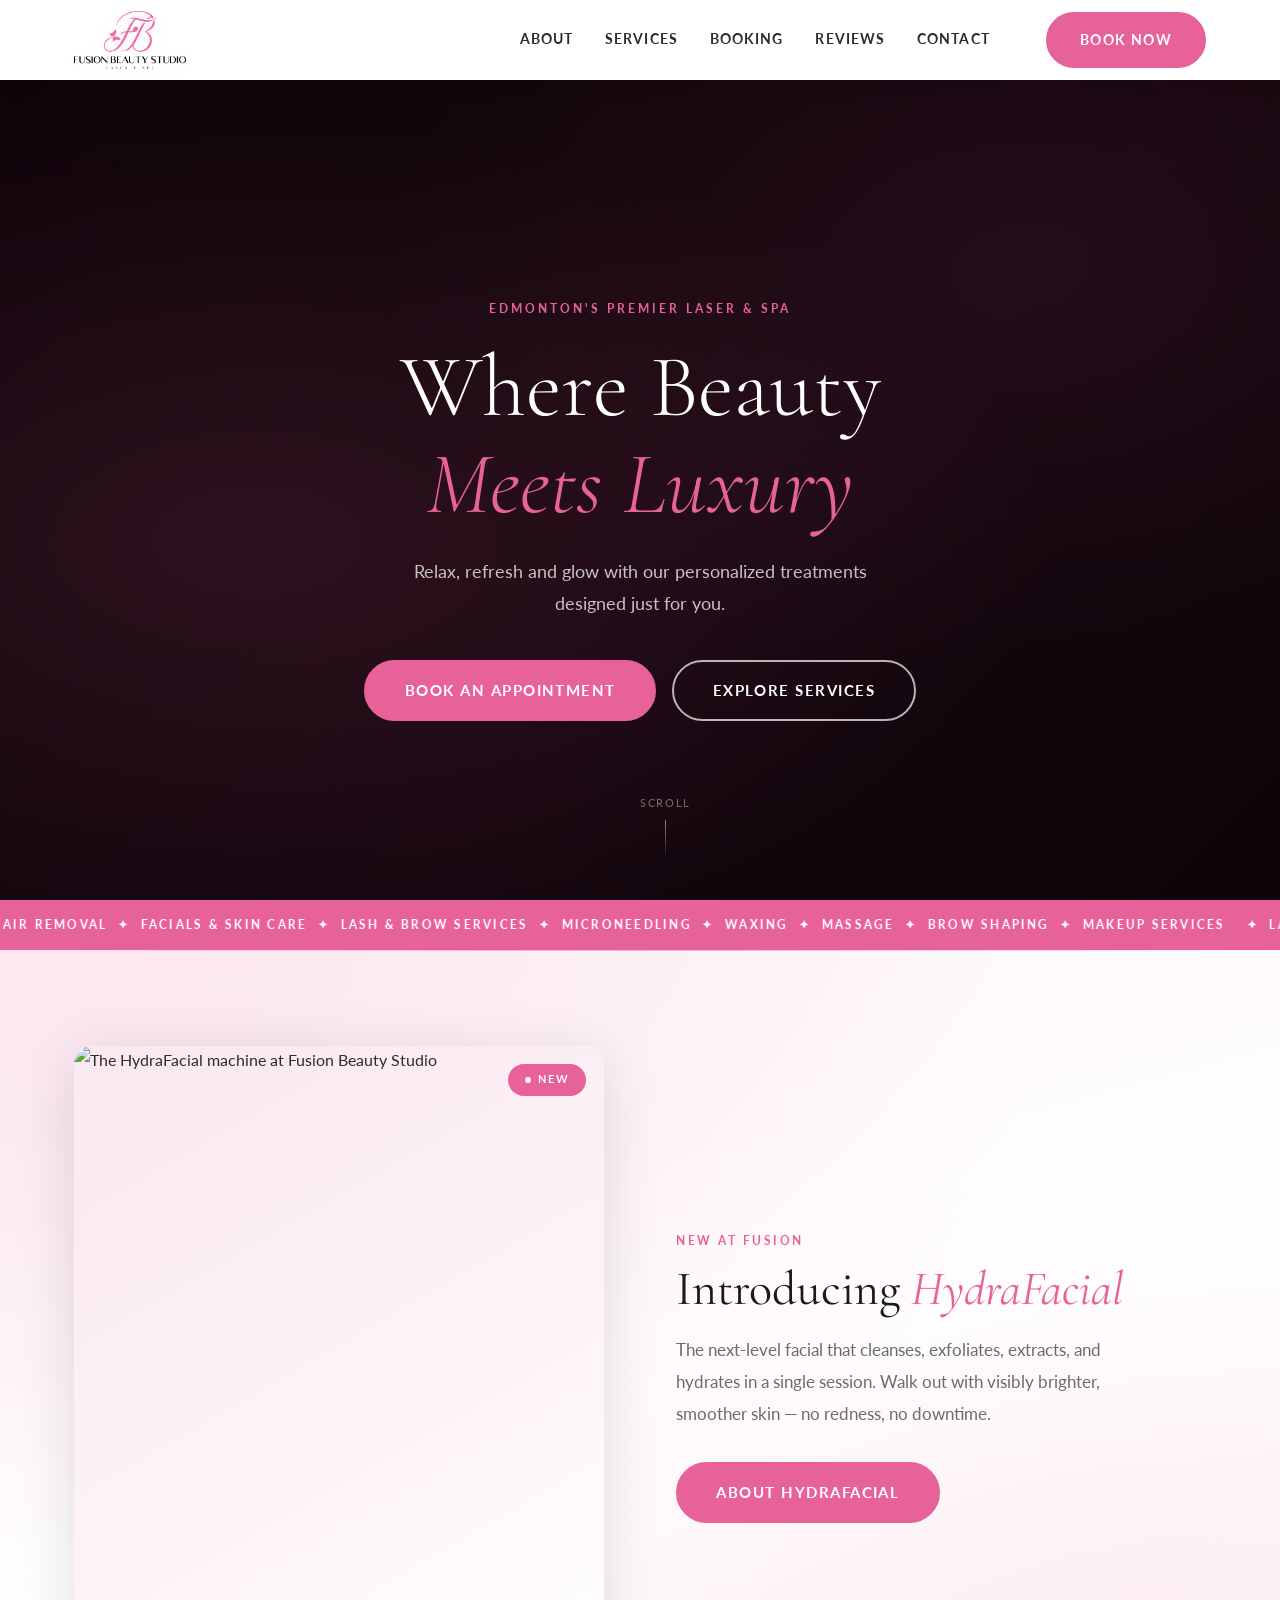
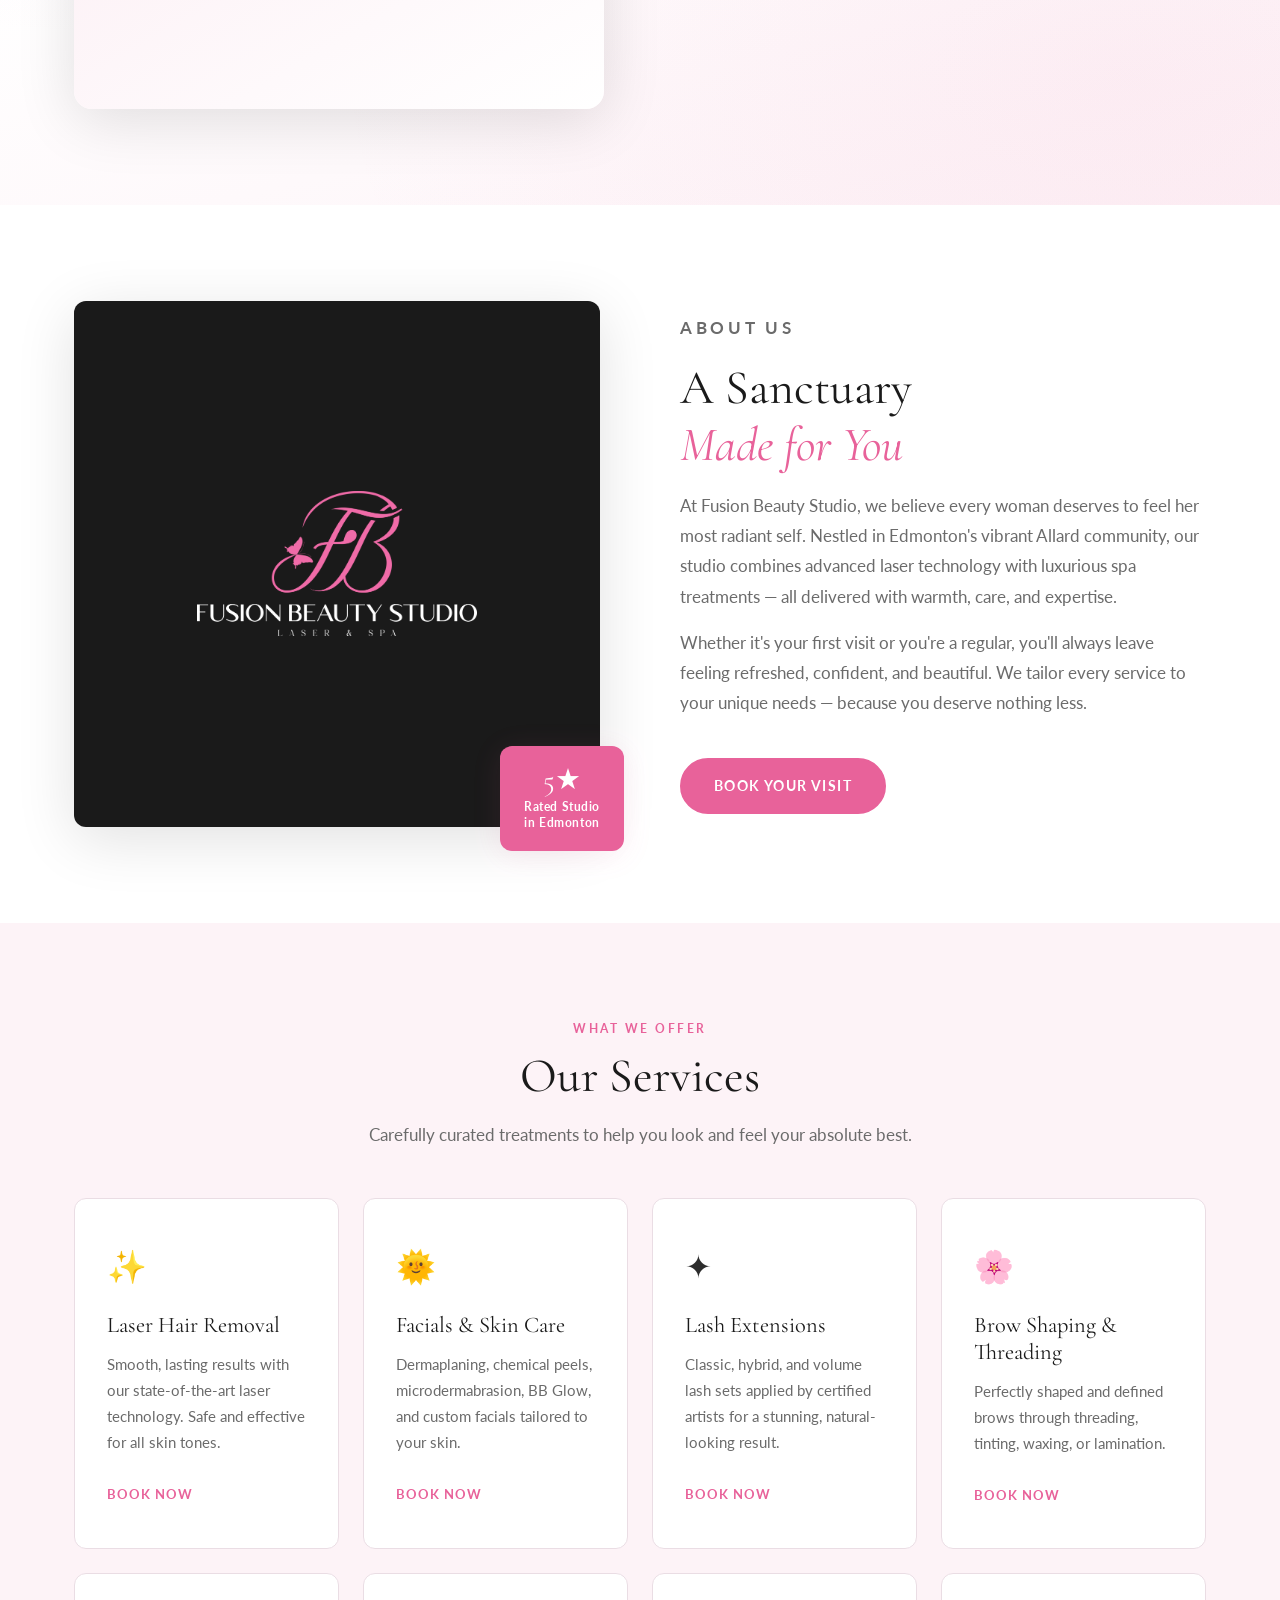
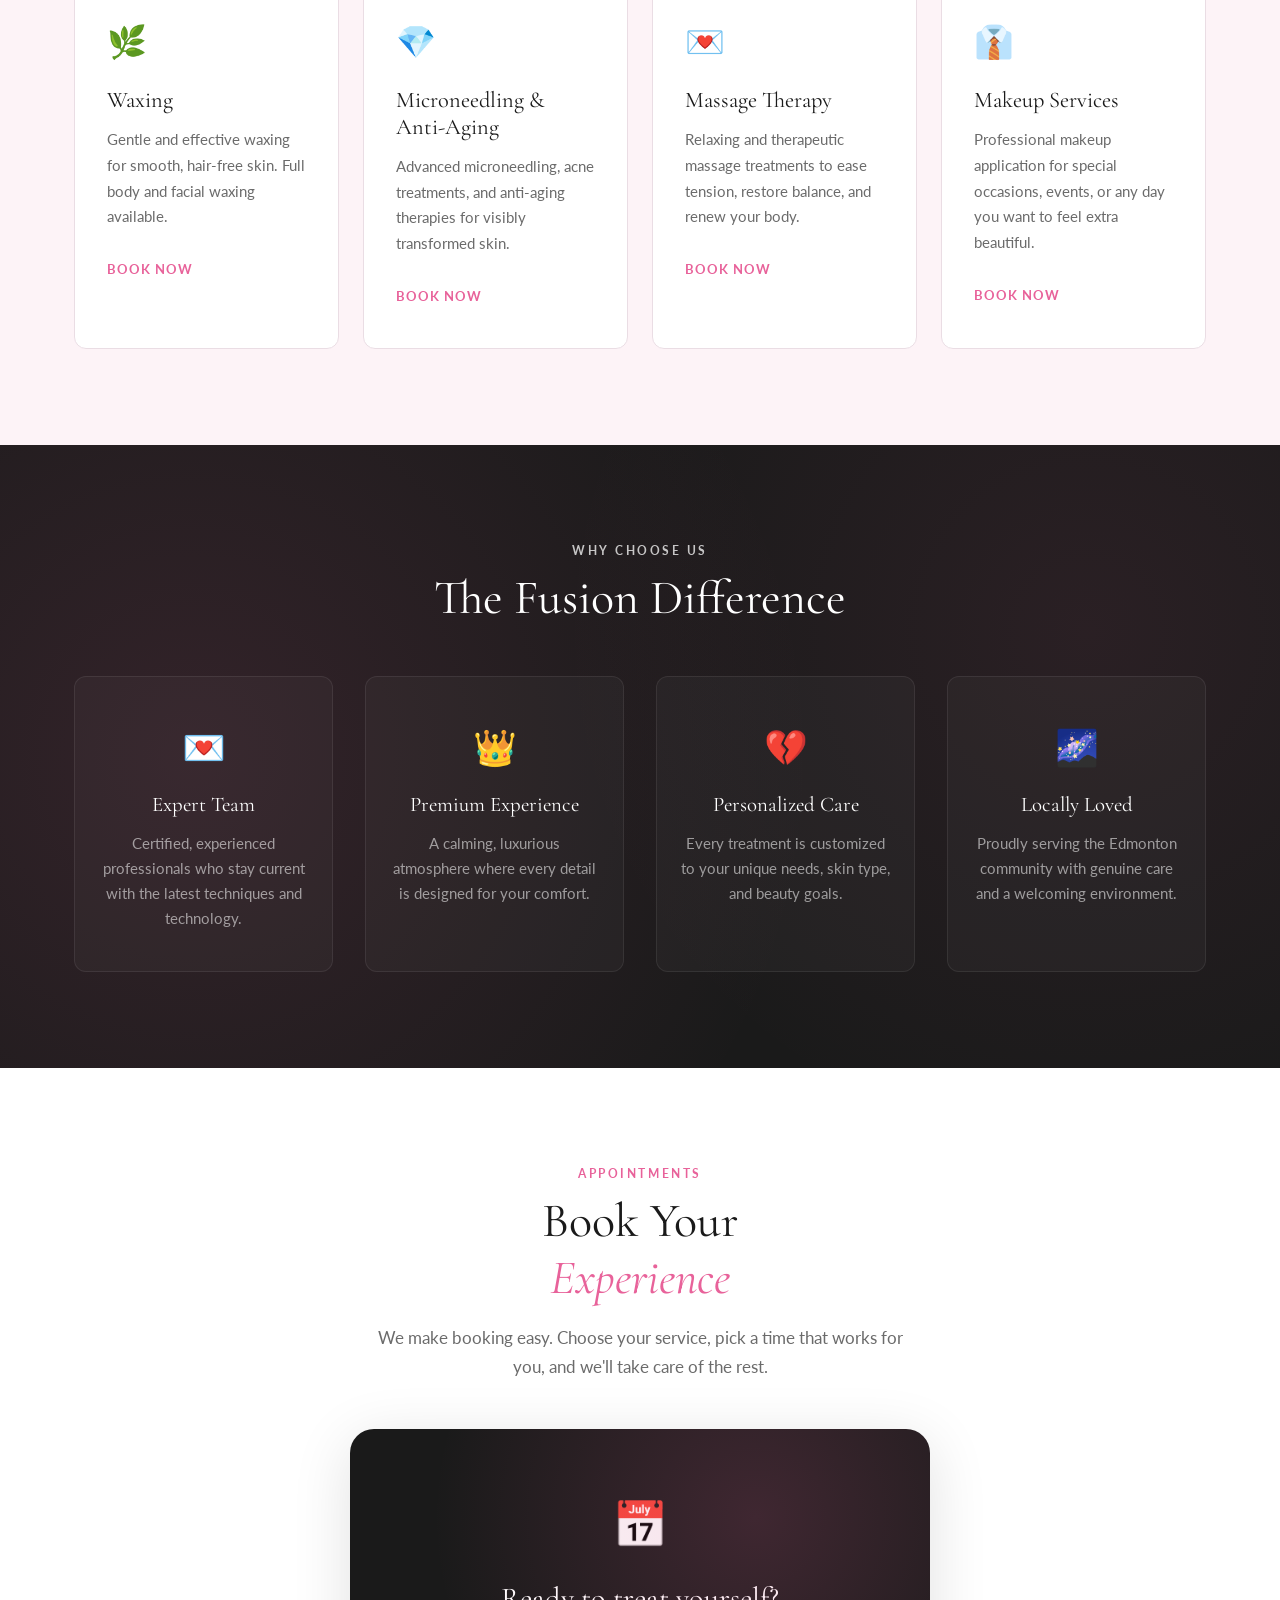
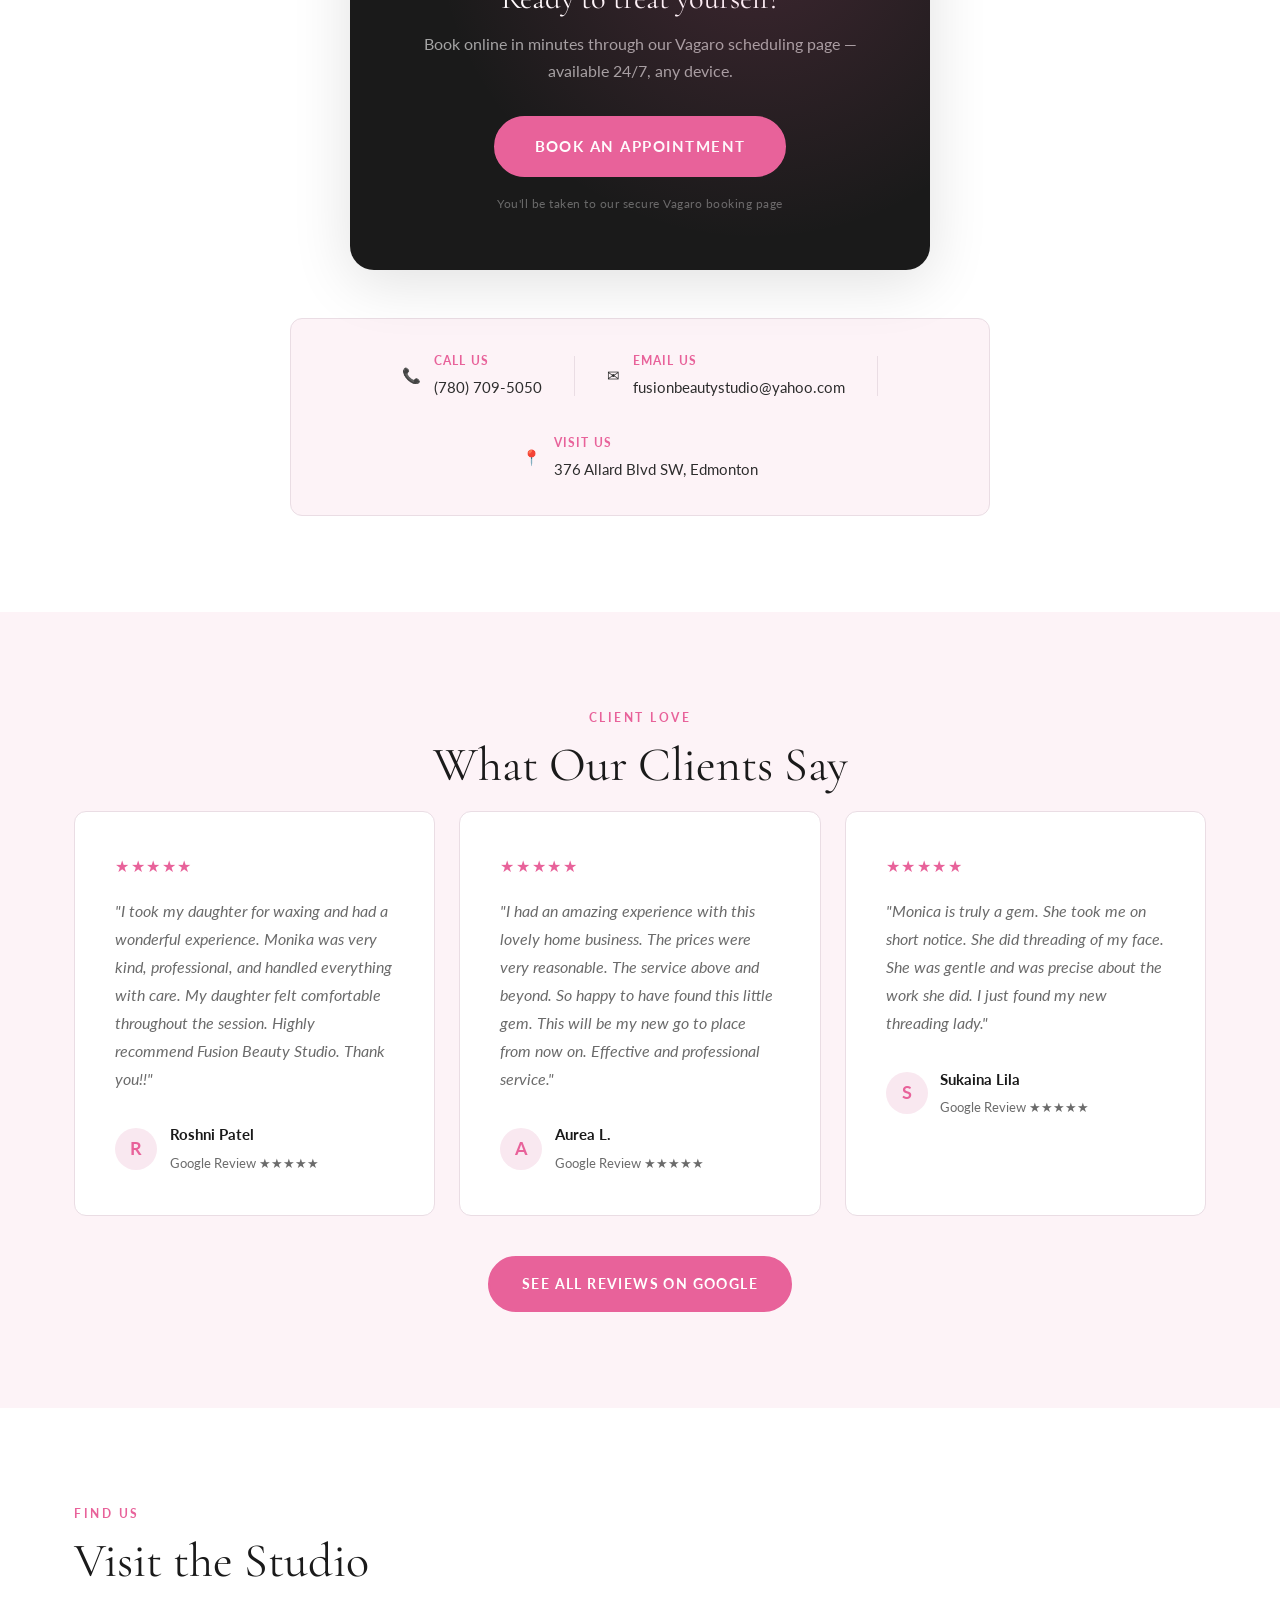
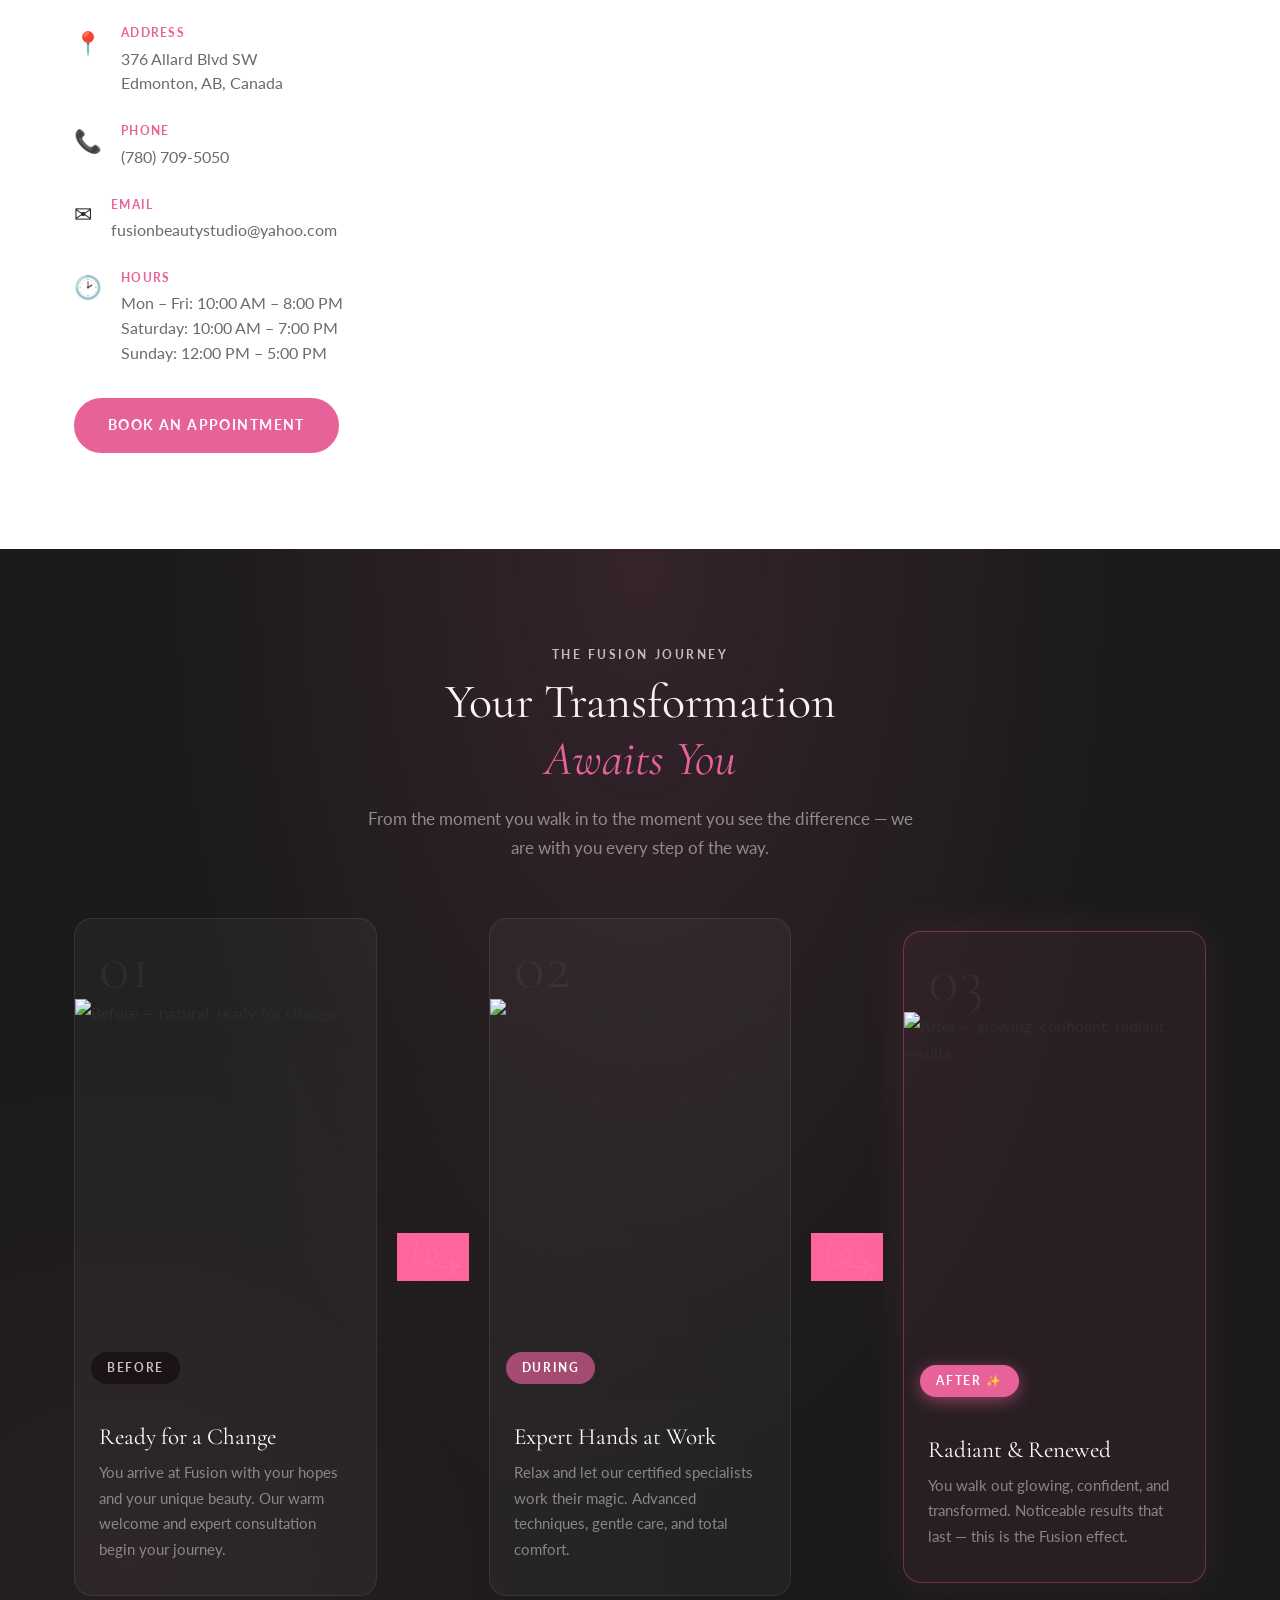
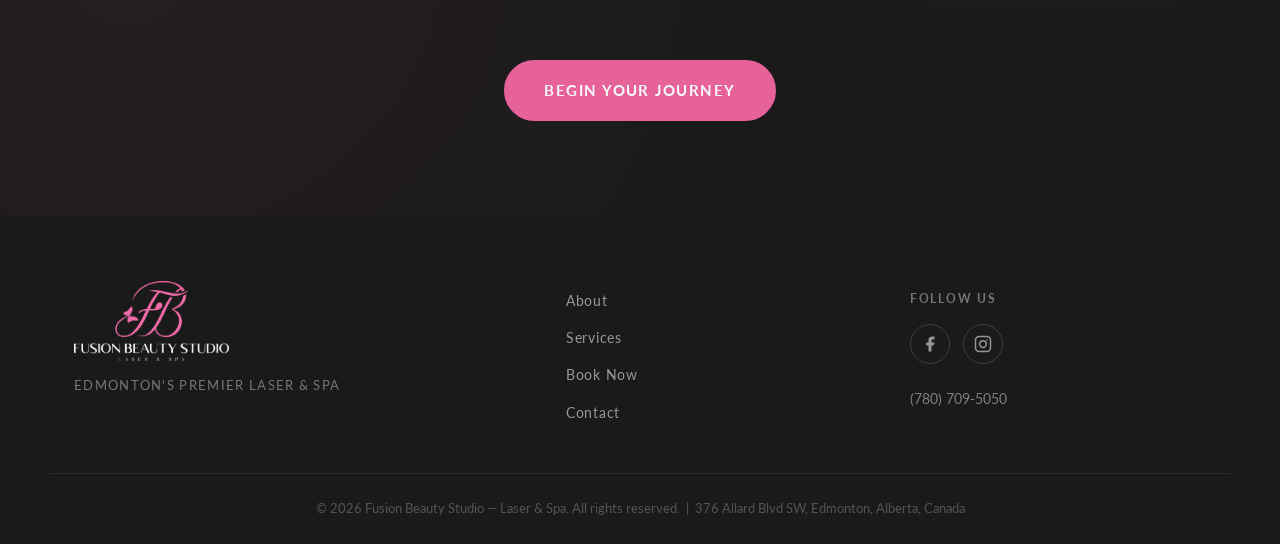
==== commit 07726c4e: "Add HydraFacial feature section and dedicated /hydrafacial page - Homepage: new Introducing HydraFac" ====
--- a/index.html
+++ b/index.html
@@ -8,7 +8,7 @@
   <link rel="preconnect" href="https://fonts.googleapis.com" />
   <link rel="preconnect" href="https://fonts.gstatic.com" crossorigin />
   <link href="https://fonts.googleapis.com/css2?family=Cormorant+Garamond:ital,wght@0,300;0,400;0,500;0,600;1,300;1,400&family=Lato:wght@300;400;700&display=swap" rel="stylesheet" />
-  <link rel="stylesheet" href="styles.css?v=11" />
+  <link rel="stylesheet" href="styles.css?v=12" />
 </head>
 <body>
 
@@ -64,6 +64,30 @@
     </div>
   </section>
 
+  <!-- ===== HYDRAFACIAL — NEW SERVICE FEATURE ===== -->
+  <section class="hydra-feature" id="hydrafacial-feature">
+    <div class="container hydra-feature-grid">
+
+      <div class="hydra-feature-media">
+        <div class="hydra-media-frame">
+          <!-- Drop the machine photo at: /images/hydrafacial-machine.jpg -->
+          <img src="/images/hydrafacial-machine.jpg"
+               alt="The HydraFacial machine at Fusion Beauty Studio"
+               decoding="async" />
+        </div>
+        <span class="hydra-badge"><span class="hydra-badge-dot"></span>New</span>
+      </div>
+
+      <div class="hydra-feature-copy">
+        <p class="section-eyebrow">New at Fusion</p>
+        <h2 class="section-title">Introducing <em>HydraFacial</em></h2>
+        <p class="hydra-feature-text">The next-level facial that cleanses, exfoliates, extracts, and hydrates in a single session. Walk out with visibly brighter, smoother skin &mdash; no redness, no downtime.</p>
+        <a href="/hydrafacial" class="btn btn-primary btn-lg">About HydraFacial</a>
+      </div>
+
+    </div>
+  </section>
+
   <!-- ===== ABOUT ===== -->
   <section class="about section" id="about">
     <div class="container about-grid">
--- a/styles.css
+++ b/styles.css
@@ -1301,3 +1301,416 @@
   .testimonial-card   { padding: 1.8rem 1.4rem; }
   .why-card           { padding: 1.8rem 1.2rem; }
 }
+
+
+/* ============================================================
+   HYDRAFACIAL — homepage feature + dedicated /hydrafacial page
+   ============================================================ */
+
+/* ---- Shared: image frame ---------------------------------- */
+.hydra-media-frame {
+  position: relative;
+  border-radius: calc(var(--radius) * 1.5);
+  overflow: hidden;
+  aspect-ratio: 4 / 5;
+  /* Soft brand gradient shows through until the photo is dropped in */
+  background: linear-gradient(150deg, var(--pink-light) 0%, var(--pink-pale) 55%, var(--white) 100%);
+  box-shadow: var(--shadow-lg);
+}
+.hydra-media-frame img {
+  width: 100%;
+  height: 100%;
+  object-fit: cover;
+  transition: transform 0.9s cubic-bezier(0.22, 1, 0.36, 1);
+}
+
+/* ---- Shared: "New" badge --------------------------------- */
+.hydra-badge {
+  position: absolute;
+  top: 1.1rem;
+  right: 1.1rem;
+  z-index: 2;
+  display: inline-flex;
+  align-items: center;
+  gap: 0.45rem;
+  padding: 0.42rem 1.05rem;
+  border-radius: 50px;
+  background: var(--pink);
+  color: var(--white);
+  font-family: var(--font-sans);
+  font-size: 0.68rem;
+  font-weight: 700;
+  letter-spacing: 0.18em;
+  text-transform: uppercase;
+  animation: hydraBadgeGlow 3.2s ease-in-out infinite;
+}
+.hydra-badge-dot {
+  width: 6px;
+  height: 6px;
+  border-radius: 50%;
+  background: var(--white);
+  opacity: 0.9;
+}
+@keyframes hydraBadgeGlow {
+  0%, 100% { box-shadow: 0 5px 18px rgba(232,98,154,0.35); }
+  50%      { box-shadow: 0 5px 26px rgba(232,98,154,0.65); }
+}
+
+/* ============================================================
+   HOMEPAGE FEATURE SECTION
+   ============================================================ */
+.hydra-feature {
+  position: relative;
+  padding: 6rem 0;
+  overflow: hidden;
+  background:
+    radial-gradient(ellipse at 12% 15%, rgba(232,98,154,0.10) 0%, transparent 55%),
+    radial-gradient(ellipse at 88% 85%, rgba(232,98,154,0.07) 0%, transparent 50%),
+    linear-gradient(165deg, var(--pink-pale) 0%, var(--white) 52%, var(--pink-pale) 100%);
+}
+/* Thin accent hairline at the top edge */
+.hydra-feature::before {
+  content: '';
+  position: absolute;
+  top: 0; left: 0; right: 0;
+  height: 1px;
+  background: linear-gradient(90deg, transparent, rgba(232,98,154,0.45), transparent);
+}
+
+.hydra-feature-grid {
+  position: relative;
+  display: grid;
+  grid-template-columns: 1fr 1fr;
+  gap: 4.5rem;
+  align-items: center;
+}
+
+.hydra-feature-media { position: relative; }
+.hydra-feature-media:hover .hydra-media-frame img { transform: scale(1.04); }
+
+.hydra-feature-text {
+  color: var(--gray);
+  font-size: 1.08rem;
+  line-height: 1.85;
+  max-width: 46ch;
+  margin-bottom: 2rem;
+}
+
+/* ============================================================
+   /hydrafacial — HERO
+   ============================================================ */
+.hydra-hero {
+  position: relative;
+  background: var(--black);
+  padding: calc(var(--nav-height) + 4.5rem) 0 5rem;
+  overflow: hidden;
+}
+.hydra-hero::before {
+  content: '';
+  position: absolute;
+  inset: 0;
+  background:
+    radial-gradient(ellipse at 20% 25%, rgba(232,98,154,0.16) 0%, transparent 55%),
+    radial-gradient(ellipse at 85% 75%, rgba(232,98,154,0.08) 0%, transparent 45%);
+  pointer-events: none;
+}
+
+.hydra-hero-grid {
+  position: relative;
+  z-index: 1;
+  display: grid;
+  grid-template-columns: 1fr 1fr;
+  gap: 4.5rem;
+  align-items: center;
+}
+
+.hydra-hero-title {
+  font-family: var(--font-serif);
+  font-size: clamp(2.4rem, 5.5vw, 4rem);
+  font-weight: 300;
+  color: var(--white);
+  line-height: 1.15;
+  margin-bottom: 1.2rem;
+}
+.hydra-hero-title em { color: var(--pink); font-style: italic; }
+
+.hydra-hero-sub {
+  color: rgba(255,255,255,0.7);
+  font-size: 1.08rem;
+  line-height: 1.85;
+  max-width: 46ch;
+  margin-bottom: 2.2rem;
+}
+
+.hydra-hero-media { position: relative; }
+.hydra-hero-media .hydra-media-frame {
+  box-shadow: 0 24px 70px rgba(232,98,154,0.22);
+}
+
+/* ============================================================
+   /hydrafacial — RESULTS
+   ============================================================ */
+.hydra-results { background: var(--white); }
+
+.hydra-results-inner {
+  max-width: 760px;
+  margin: 0 auto;
+  text-align: center;
+}
+.hydra-results-inner .section-title { margin-bottom: 2rem; }
+/* Small pink accent rule under the heading */
+.hydra-results-inner .section-title::after {
+  content: '';
+  display: block;
+  width: 56px;
+  height: 2px;
+  margin: 1.5rem auto 0;
+  background: var(--pink);
+  opacity: 0.6;
+}
+.hydra-results-text {
+  color: var(--gray);
+  font-size: 1.08rem;
+  line-height: 1.9;
+}
+
+/* ============================================================
+   /hydrafacial — BENEFITS
+   ============================================================ */
+.hydra-benefits { background: var(--pink-pale); }
+
+.hydra-benefits-grid {
+  display: grid;
+  grid-template-columns: repeat(3, 1fr);
+  gap: 1.5rem;
+  margin-top: 1rem;
+}
+
+.hydra-benefit-card {
+  background: var(--white);
+  border: 1px solid var(--border);
+  border-radius: var(--radius);
+  padding: 2.2rem 1.8rem;
+  position: relative;
+  overflow: hidden;
+  transition: var(--transition);
+}
+.hydra-benefit-card::before {
+  content: '';
+  position: absolute;
+  top: 0; left: 0; right: 0;
+  height: 3px;
+  background: var(--pink);
+  transform: scaleX(0);
+  transform-origin: left;
+  transition: transform var(--transition);
+}
+.hydra-benefit-card:hover {
+  box-shadow: var(--shadow);
+  transform: translateY(-4px);
+  border-color: rgba(232,98,154,0.2);
+}
+.hydra-benefit-card:hover::before { transform: scaleX(1); }
+
+.hydra-benefit-icon {
+  font-size: 1.9rem;
+  margin-bottom: 1rem;
+  line-height: 1;
+}
+.hydra-benefit-card h3 {
+  font-family: var(--font-serif);
+  font-size: 1.3rem;
+  color: var(--black);
+  margin-bottom: 0.6rem;
+}
+.hydra-benefit-card p {
+  color: var(--gray);
+  font-size: 0.95rem;
+  line-height: 1.75;
+}
+
+/* ============================================================
+   /hydrafacial — FAQ ACCORDION
+   ============================================================ */
+.hydra-faq { background: var(--white); }
+
+.faq-list {
+  max-width: 820px;
+  margin: 2.5rem auto 0;
+}
+
+.faq-item {
+  background: var(--white);
+  border: 1px solid var(--border);
+  border-radius: var(--radius);
+  margin-bottom: 0.8rem;
+  overflow: hidden;
+  transition: box-shadow var(--transition), border-color var(--transition);
+}
+.faq-item.open {
+  border-color: rgba(232,98,154,0.35);
+  box-shadow: var(--shadow);
+}
+
+.faq-q {
+  width: 100%;
+  display: flex;
+  align-items: center;
+  justify-content: space-between;
+  gap: 1.2rem;
+  padding: 1.15rem 1.4rem;
+  background: none;
+  border: none;
+  cursor: pointer;
+  text-align: left;
+  font-family: var(--font-sans);
+  font-size: 1rem;
+  font-weight: 700;
+  line-height: 1.5;
+  color: var(--black);
+  transition: color var(--transition);
+}
+.faq-q:hover { color: var(--pink); }
+.faq-item.open .faq-q { color: var(--pink); }
+.faq-q:focus-visible {
+  outline: 2px solid var(--pink);
+  outline-offset: -2px;
+}
+
+/* Plus → minus icon */
+.faq-icon {
+  position: relative;
+  width: 14px;
+  height: 14px;
+  flex-shrink: 0;
+}
+.faq-icon::before,
+.faq-icon::after {
+  content: '';
+  position: absolute;
+  background: var(--pink);
+  border-radius: 2px;
+  transition: transform 0.35s ease, opacity 0.35s ease;
+}
+.faq-icon::before { top: 6px; left: 0; width: 14px; height: 2px; }
+.faq-icon::after  { left: 6px; top: 0; width: 2px; height: 14px; }
+.faq-item.open .faq-icon::after { transform: rotate(90deg); opacity: 0; }
+
+.faq-a {
+  max-height: 0;
+  overflow: hidden;
+  transition: max-height 0.4s cubic-bezier(0.22, 1, 0.36, 1);
+}
+.faq-a p {
+  margin: 0;
+  padding: 0 1.4rem 1.35rem;
+  color: var(--gray);
+  font-size: 0.97rem;
+  line-height: 1.8;
+}
+
+/* ============================================================
+   /hydrafacial — FINAL CTA
+   ============================================================ */
+.hydra-final-cta {
+  position: relative;
+  background: var(--black);
+  overflow: hidden;
+  text-align: center;
+}
+.hydra-final-cta::before {
+  content: '';
+  position: absolute;
+  inset: 0;
+  background:
+    radial-gradient(ellipse at 50% 0%, rgba(232,98,154,0.15) 0%, transparent 55%),
+    radial-gradient(ellipse at 15% 90%, rgba(232,98,154,0.07) 0%, transparent 40%);
+  pointer-events: none;
+}
+.hydra-final-cta .container { position: relative; z-index: 1; }
+.hydra-final-cta-btn { margin-top: 0.5rem; }
+
+/* ============================================================
+   HYDRAFACIAL — TABLET (≤1024px)
+   ============================================================ */
+@media (max-width: 1024px) {
+  .hydra-feature-grid,
+  .hydra-hero-grid      { gap: 3rem; }
+  .hydra-benefits-grid  { grid-template-columns: repeat(2, 1fr); }
+}
+
+/* ============================================================
+   HYDRAFACIAL — MOBILE (≤768px)
+   ============================================================ */
+@media (max-width: 768px) {
+
+  /* ---- Homepage feature: stack, image on top ---- */
+  .hydra-feature { padding: 3.5rem 0; }
+  .hydra-feature-grid {
+    grid-template-columns: 1fr;
+    gap: 2.2rem;
+    text-align: center;
+  }
+  .hydra-feature-text {
+    max-width: 100%;
+    font-size: 1rem;
+    margin-bottom: 1.8rem;
+  }
+  .hydra-feature-copy .btn { justify-content: center; }
+  .hydra-media-frame { aspect-ratio: 4 / 3; }
+
+  /* ---- Page hero: stack, text first ---- */
+  .hydra-hero {
+    padding: calc(var(--nav-height) + 2.5rem) 0 3rem;
+  }
+  .hydra-hero-grid {
+    grid-template-columns: 1fr;
+    gap: 2.2rem;
+    text-align: center;
+  }
+  .hydra-hero-sub {
+    max-width: 100%;
+    font-size: 1rem;
+    margin-bottom: 1.8rem;
+  }
+  .hydra-hero-copy .btn { justify-content: center; }
+  /* Image below the copy on mobile */
+  .hydra-hero-media { order: 2; }
+
+  /* ---- Benefits ---- */
+  .hydra-benefits-grid { grid-template-columns: 1fr; }
+  .hydra-benefit-card  { padding: 1.8rem 1.4rem; }
+
+  /* ---- Results ---- */
+  .hydra-results-text { font-size: 1rem; line-height: 1.85; }
+
+  /* ---- FAQ: tighter touch targets ---- */
+  .faq-q {
+    font-size: 0.95rem;
+    padding: 1.05rem 1.1rem;
+    gap: 0.9rem;
+  }
+  .faq-a p { padding: 0 1.1rem 1.2rem; font-size: 0.94rem; }
+}
+
+/* ============================================================
+   HYDRAFACIAL — SMALL PHONES (≤480px)
+   ============================================================ */
+@media (max-width: 480px) {
+  .hydra-hero-title   { font-size: clamp(2rem, 9vw, 2.8rem); }
+  .hydra-badge        { top: 0.8rem; right: 0.8rem; font-size: 0.62rem; padding: 0.35rem 0.85rem; }
+  .hydra-feature-copy .btn,
+  .hydra-hero-copy .btn,
+  .hydra-final-cta-btn .btn { width: 100%; max-width: 320px; }
+}
+
+/* ============================================================
+   HYDRAFACIAL — REDUCED MOTION
+   ============================================================ */
+@media (prefers-reduced-motion: reduce) {
+  .hydra-badge { animation: none; }
+  .hydra-media-frame img,
+  .faq-a,
+  .faq-icon::before,
+  .faq-icon::after { transition: none; }
+}
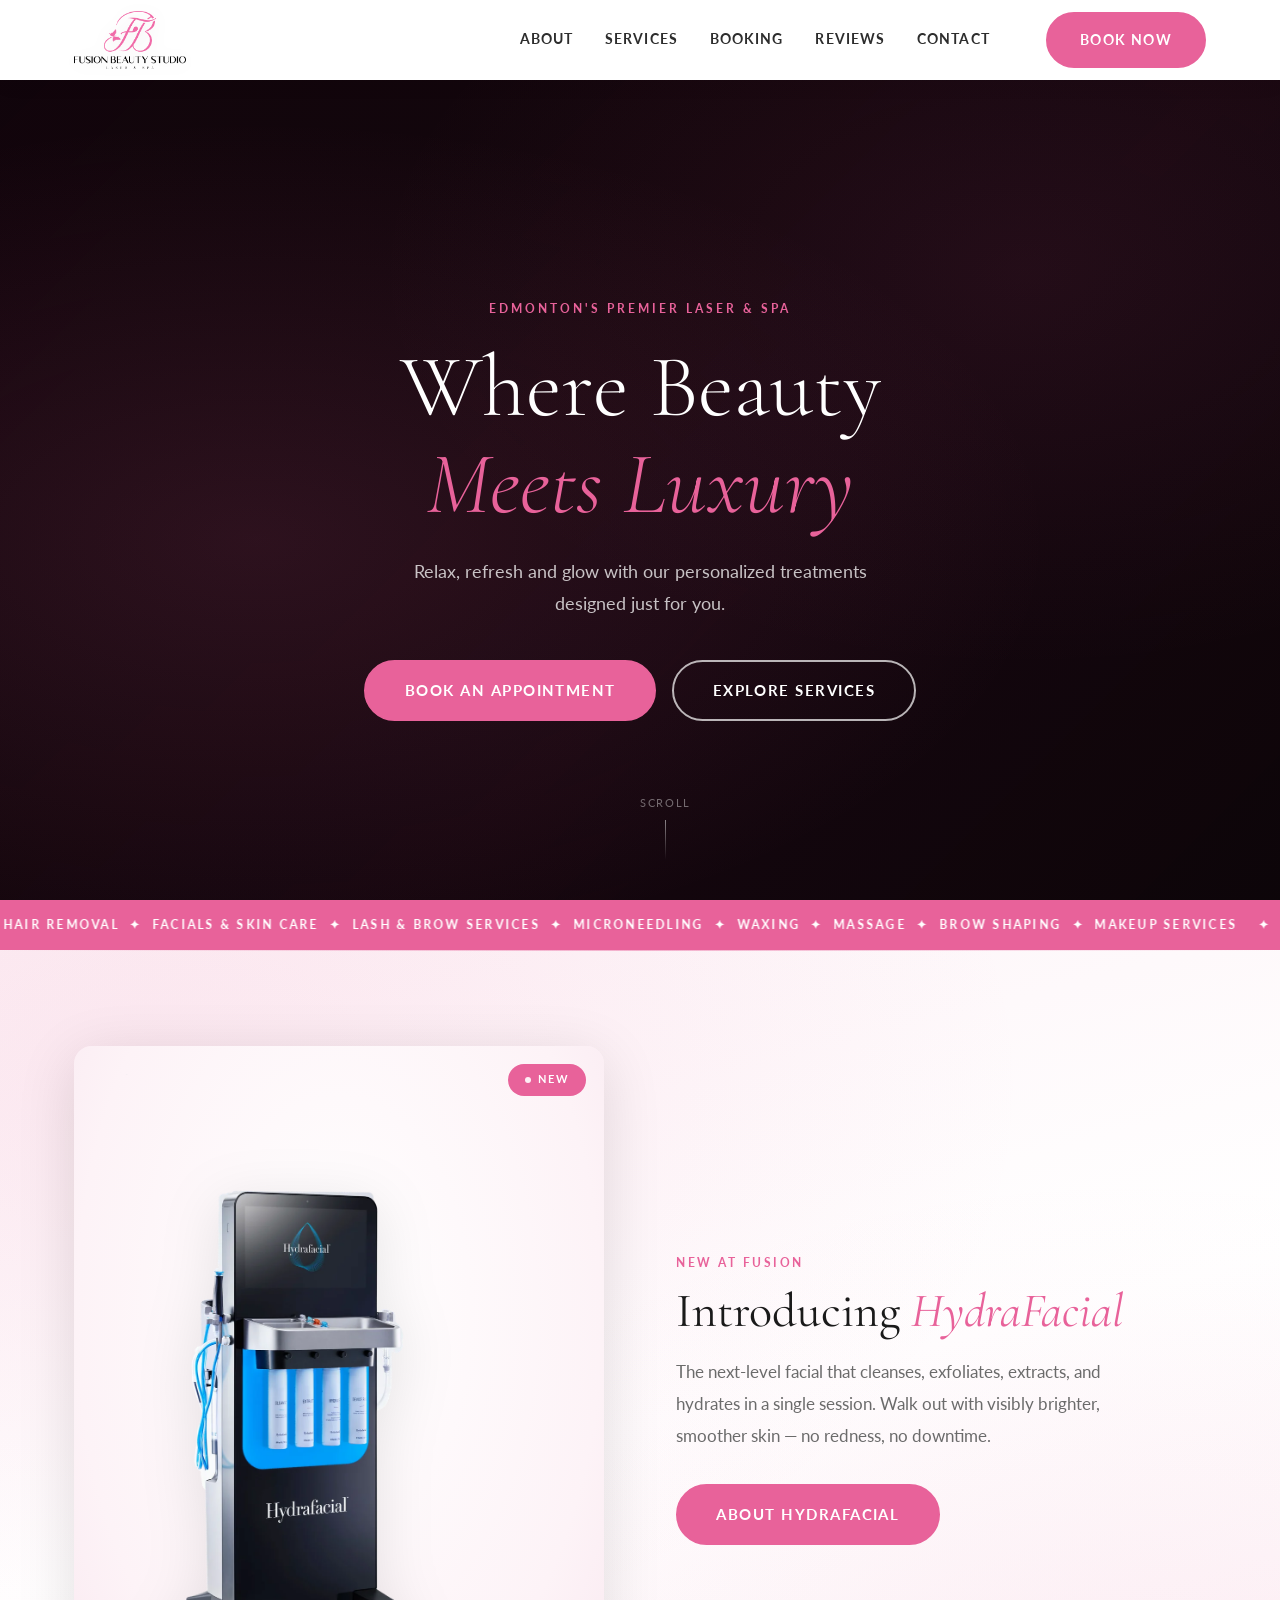
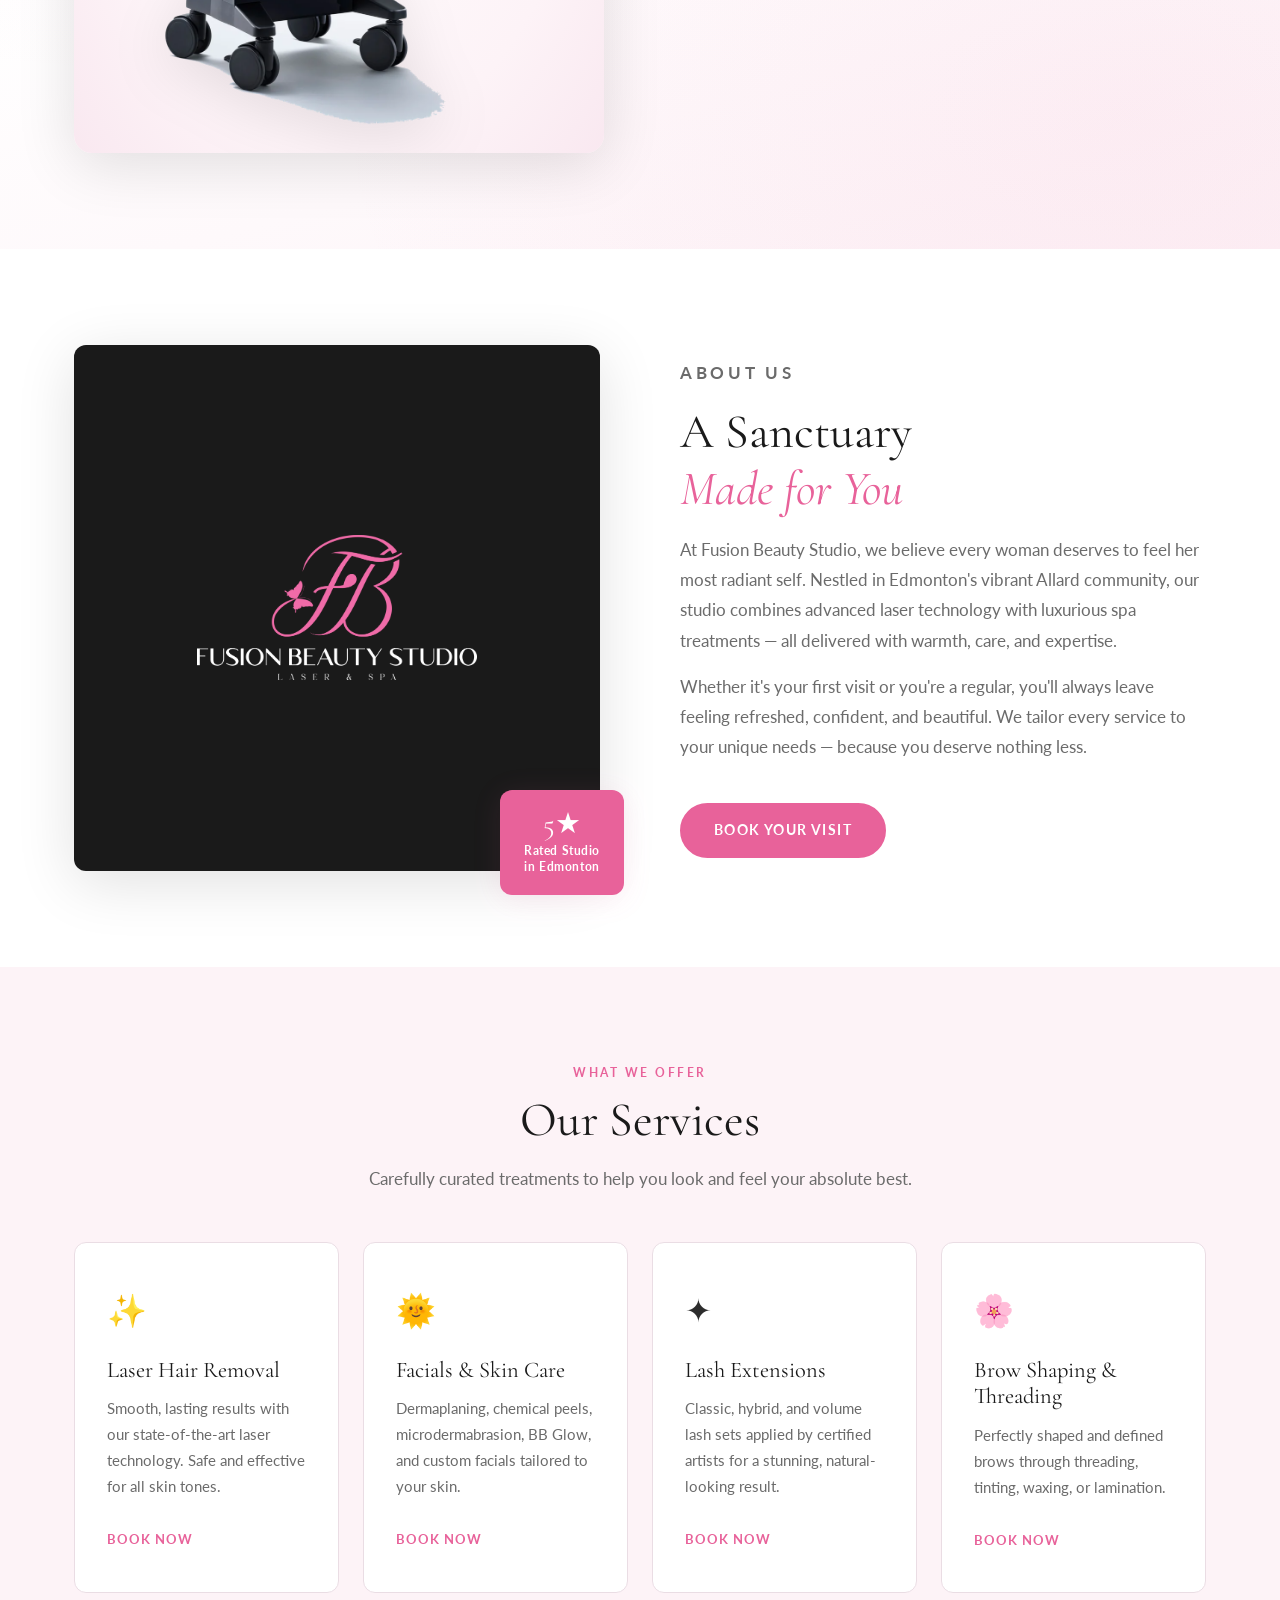
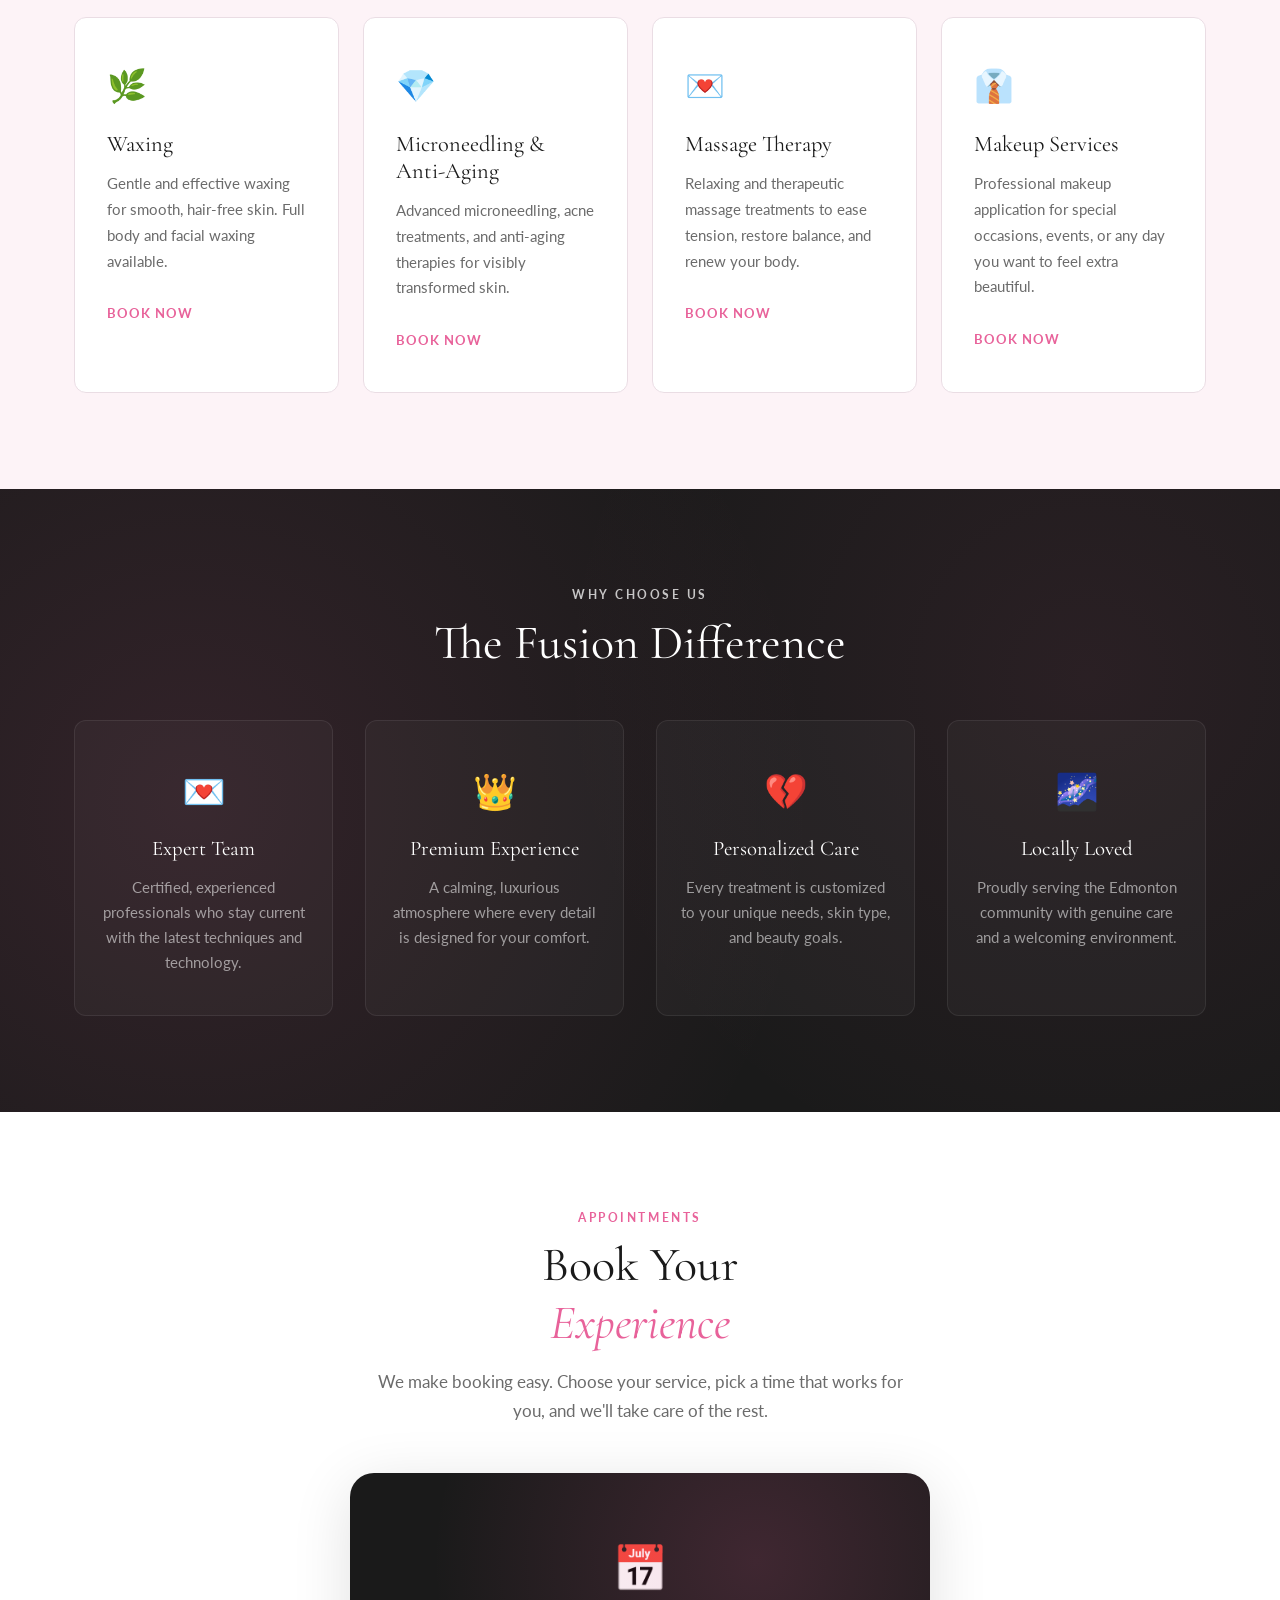
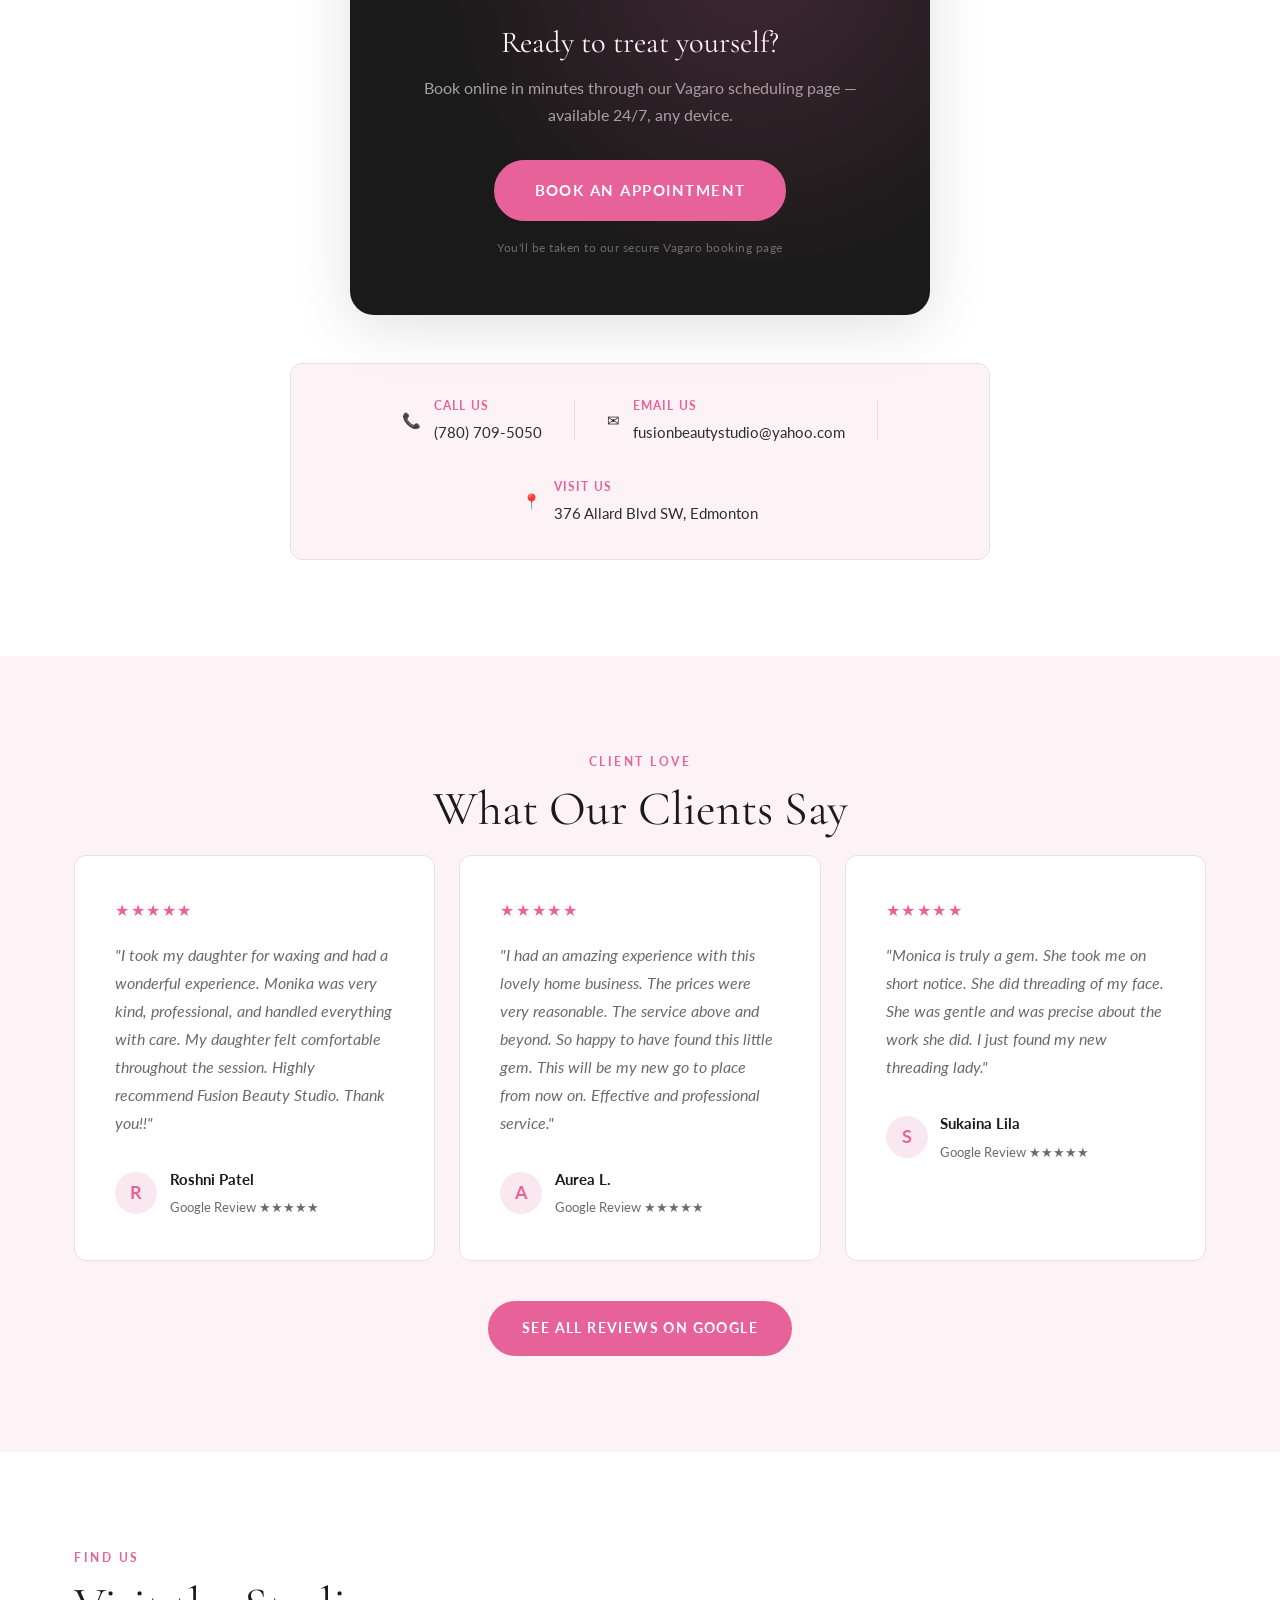
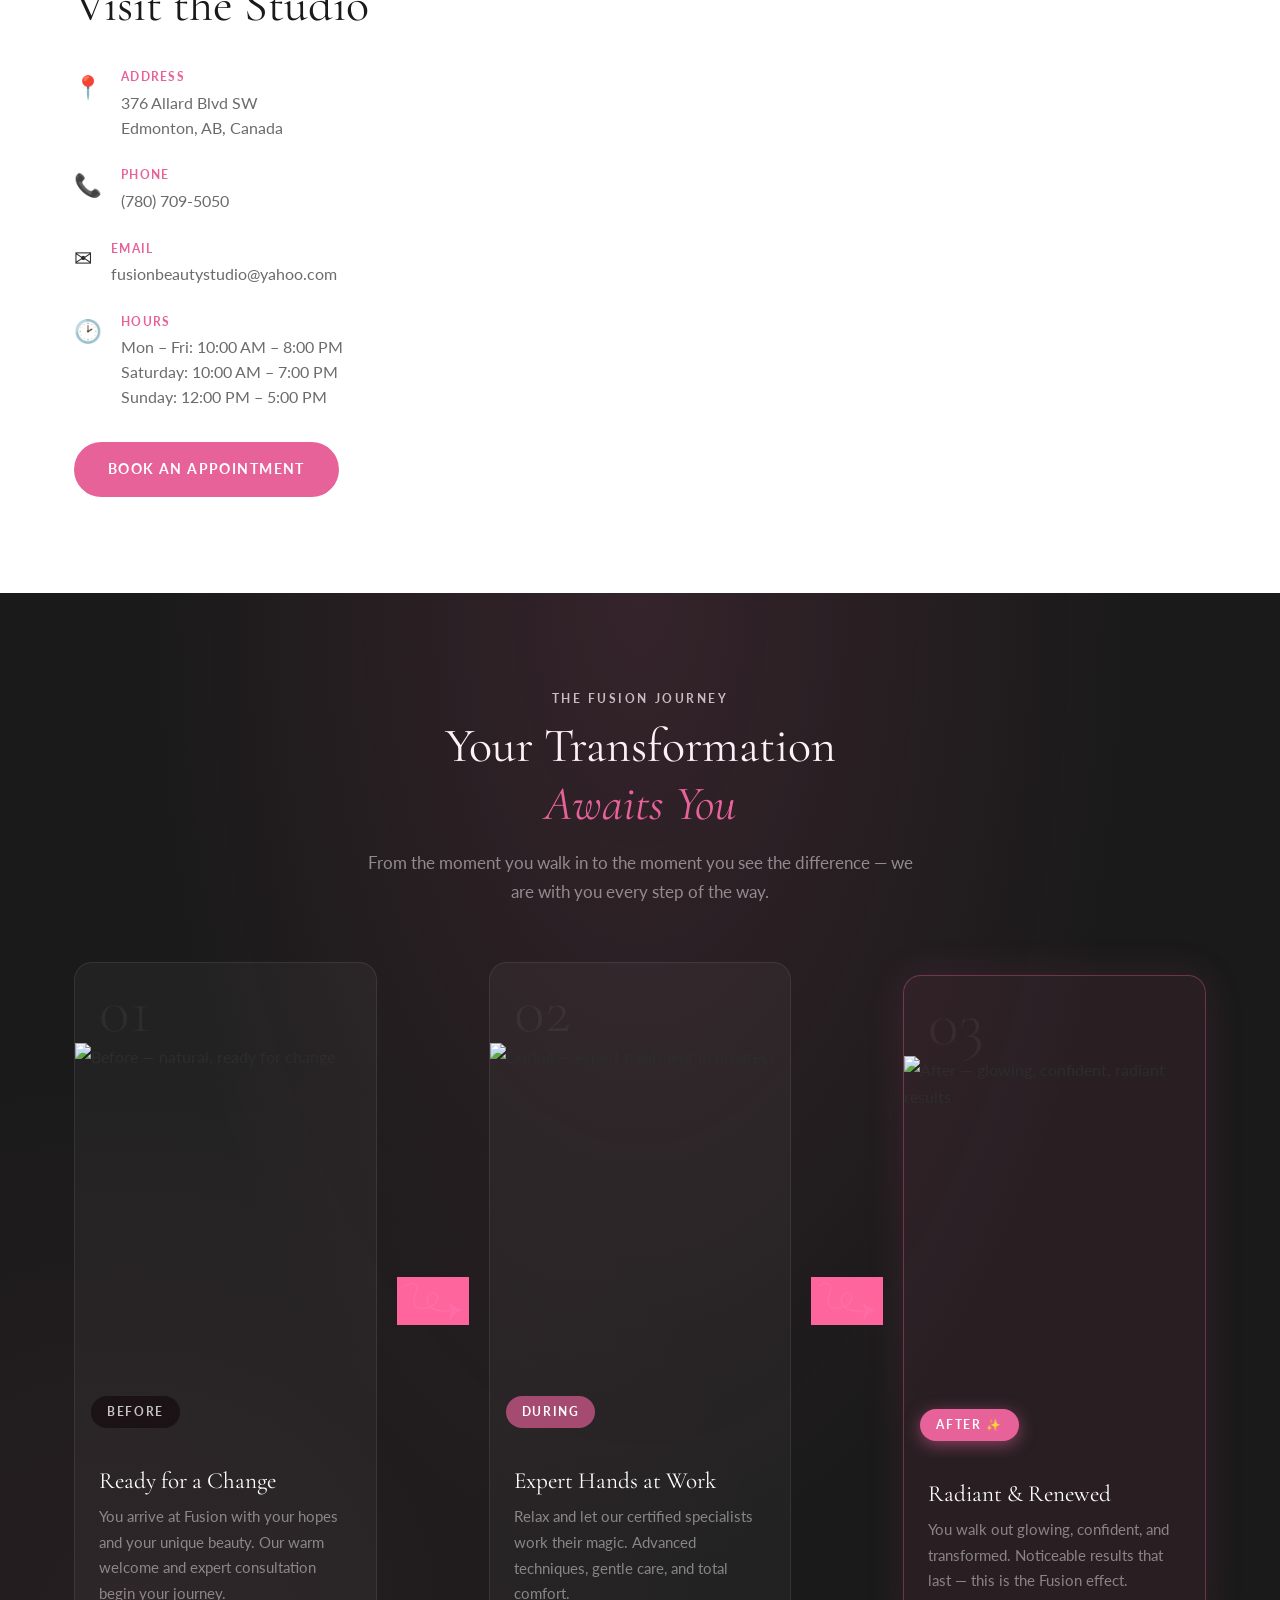
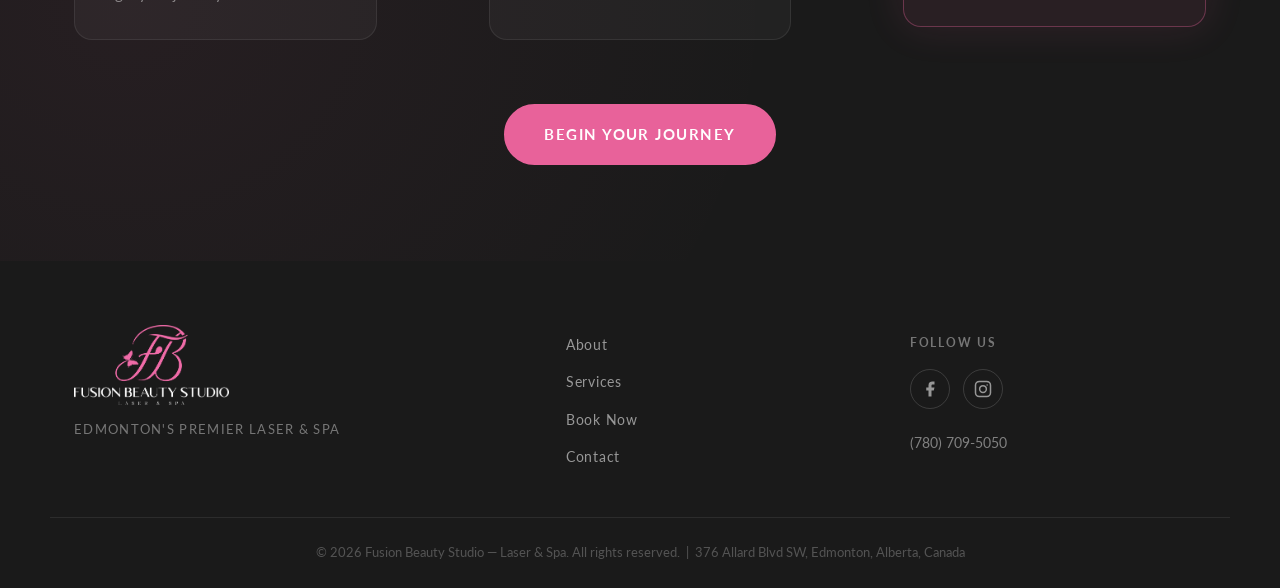
==== commit 8d78ee75: "Add HydraFacial machine photo and adapt image framing - Adds images/hydrafacial-machine.webp (1000x1" ====
--- a/index.html
+++ b/index.html
@@ -8,7 +8,7 @@
   <link rel="preconnect" href="https://fonts.googleapis.com" />
   <link rel="preconnect" href="https://fonts.gstatic.com" crossorigin />
   <link href="https://fonts.googleapis.com/css2?family=Cormorant+Garamond:ital,wght@0,300;0,400;0,500;0,600;1,300;1,400&family=Lato:wght@300;400;700&display=swap" rel="stylesheet" />
-  <link rel="stylesheet" href="styles.css?v=12" />
+  <link rel="stylesheet" href="styles.css?v=13" />
 </head>
 <body>
 
@@ -70,9 +70,9 @@
 
       <div class="hydra-feature-media">
         <div class="hydra-media-frame">
-          <!-- Drop the machine photo at: /images/hydrafacial-machine.jpg -->
-          <img src="/images/hydrafacial-machine.jpg"
+          <img src="/images/hydrafacial-machine.webp"
                alt="The HydraFacial machine at Fusion Beauty Studio"
+               width="1000" height="1513"
                decoding="async" />
         </div>
         <span class="hydra-badge"><span class="hydra-badge-dot"></span>New</span>
--- a/styles.css
+++ b/styles.css
@@ -1312,15 +1312,20 @@
   position: relative;
   border-radius: calc(var(--radius) * 1.5);
   overflow: hidden;
-  aspect-ratio: 4 / 5;
-  /* Soft brand gradient shows through until the photo is dropped in */
-  background: linear-gradient(150deg, var(--pink-light) 0%, var(--pink-pale) 55%, var(--white) 100%);
+  aspect-ratio: 3 / 4;
+  padding: 1.75rem;
+  /* Soft light "stage" so the machine's dark body reads clearly on both the
+     pale homepage section and the dark hero on /hydrafacial */
+  background: radial-gradient(ellipse at 50% 38%, var(--white) 0%, var(--pink-pale) 70%, var(--pink-light) 100%);
   box-shadow: var(--shadow-lg);
 }
+/* The machine photo has a transparent background — contain it so the full
+   unit is always visible and never cropped */
 .hydra-media-frame img {
   width: 100%;
   height: 100%;
-  object-fit: cover;
+  object-fit: contain;
+  filter: drop-shadow(0 12px 28px rgba(0,0,0,0.10));
   transition: transform 0.9s cubic-bezier(0.22, 1, 0.36, 1);
 }
 
@@ -1657,7 +1662,8 @@
     margin-bottom: 1.8rem;
   }
   .hydra-feature-copy .btn { justify-content: center; }
-  .hydra-media-frame { aspect-ratio: 4 / 3; }
+  /* Portrait product shot — keep a portrait frame on mobile too */
+  .hydra-media-frame { aspect-ratio: 4 / 5; padding: 1.25rem; }
 
   /* ---- Page hero: stack, text first ---- */
   .hydra-hero {
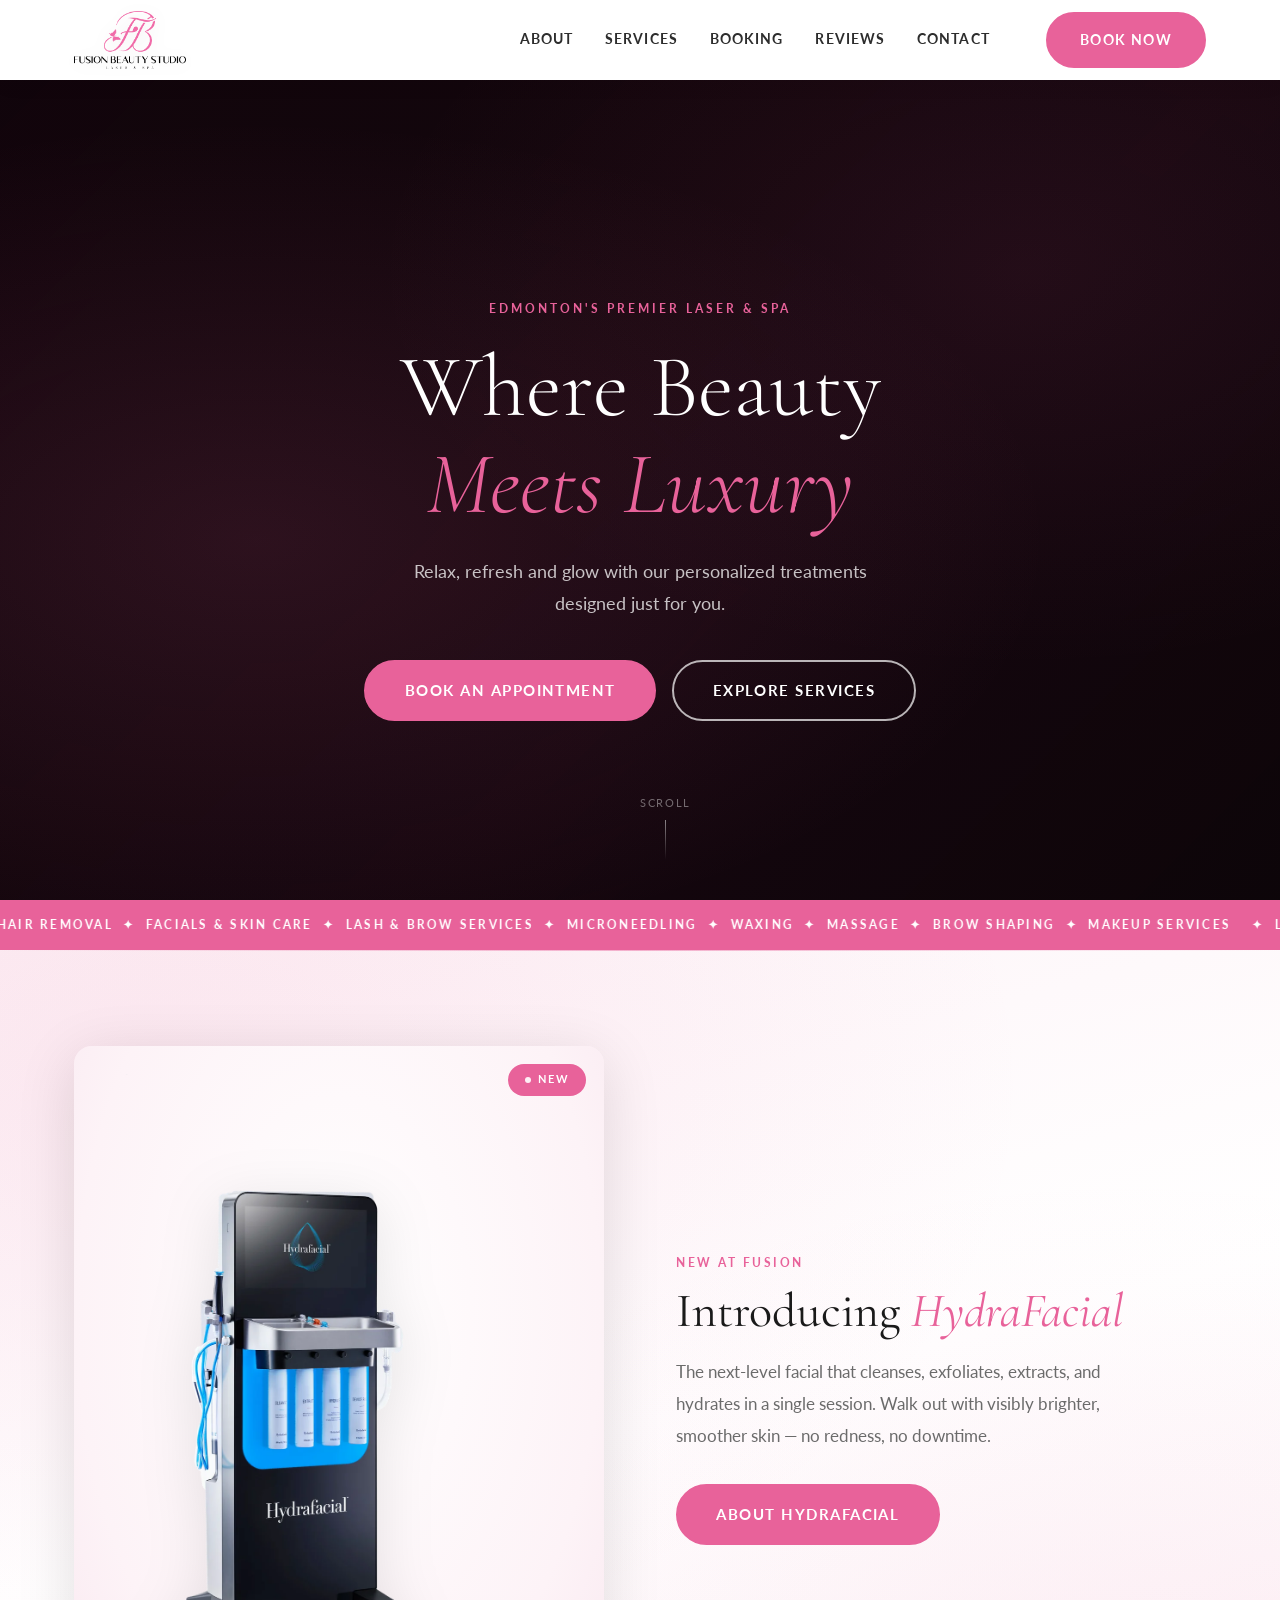
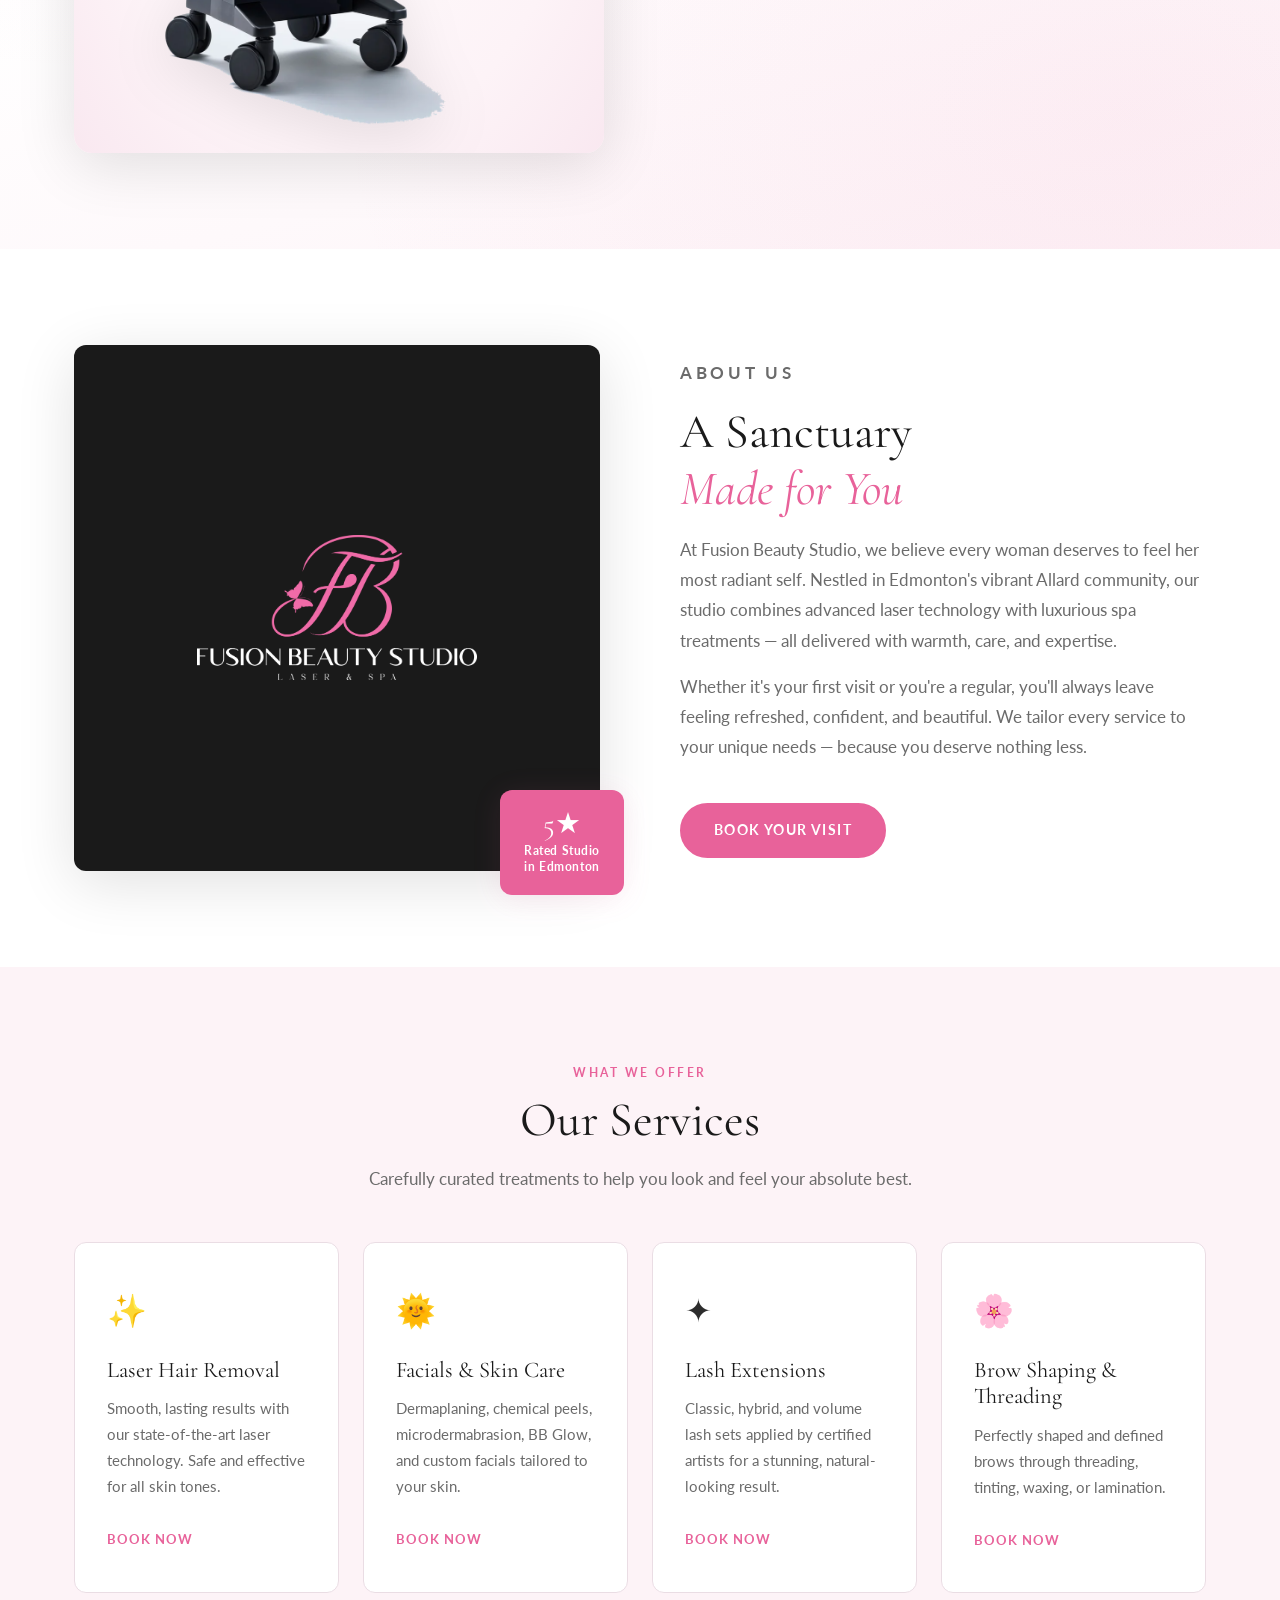
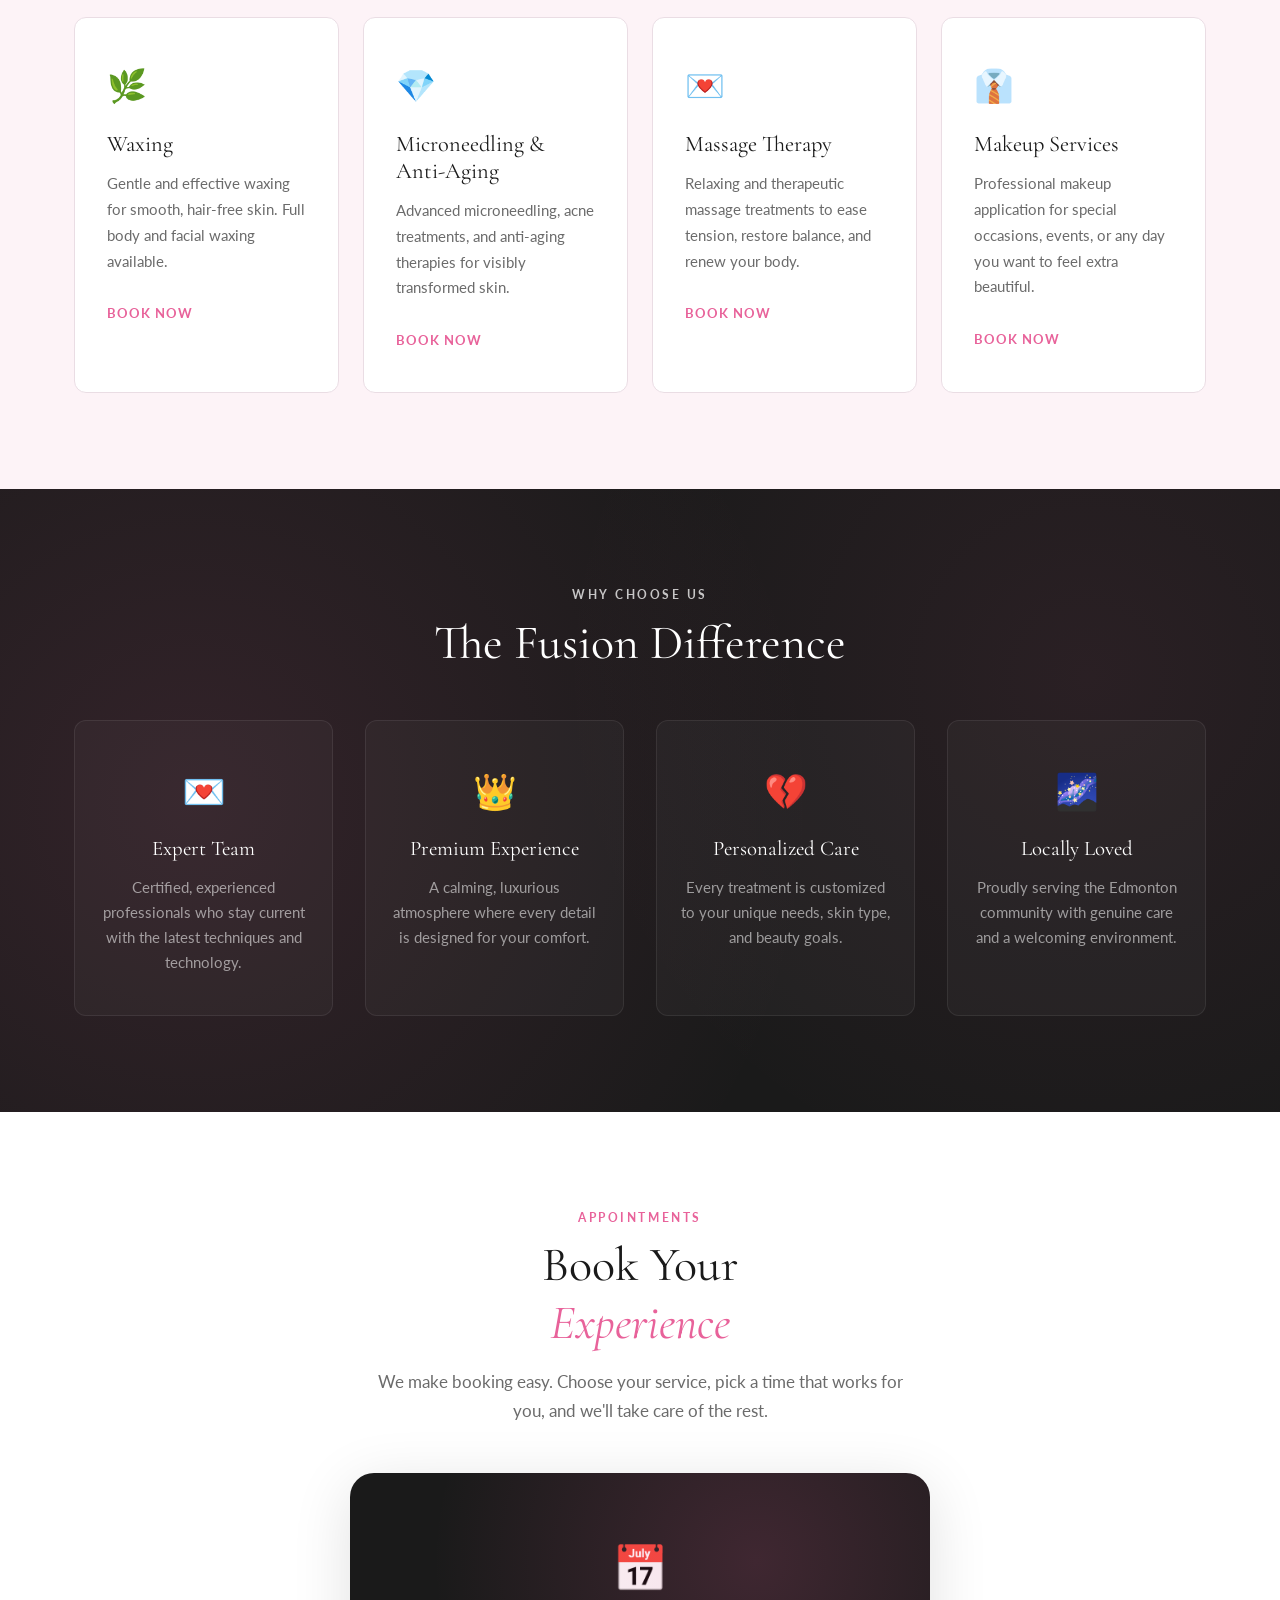
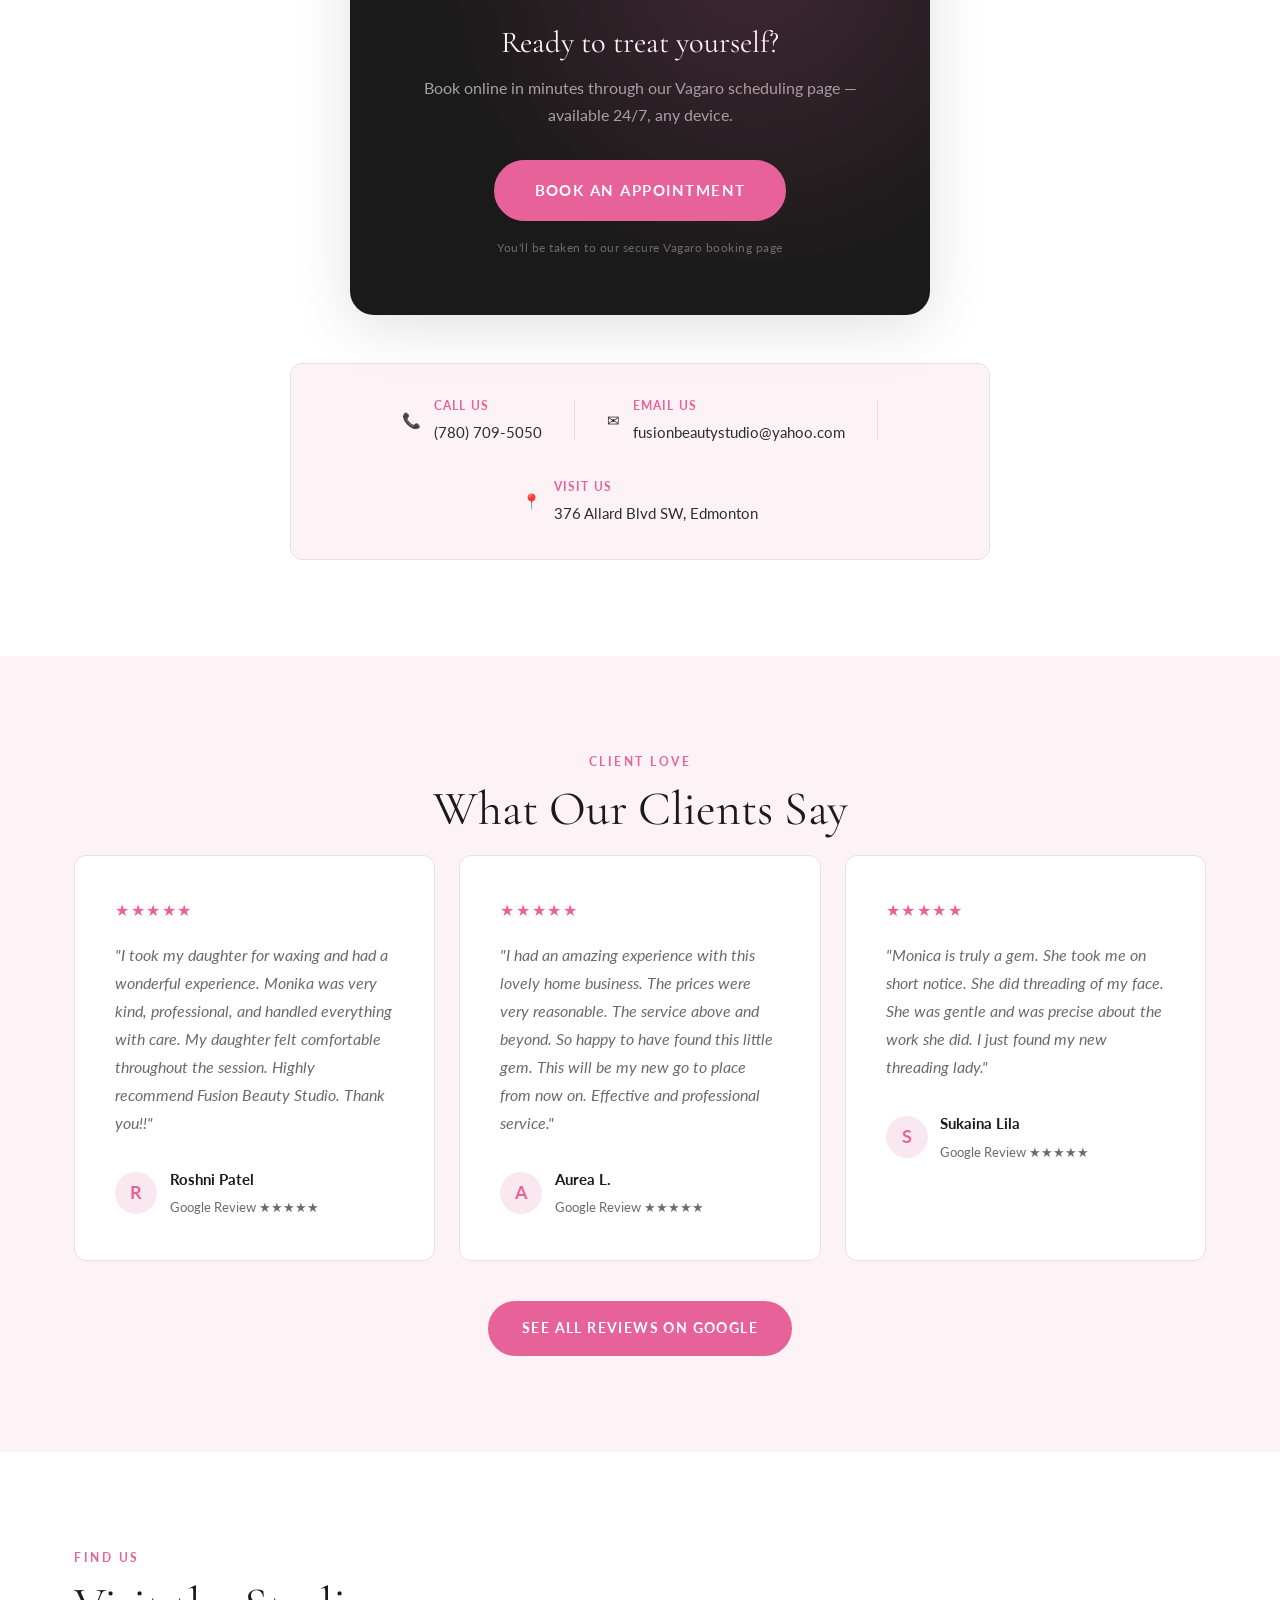
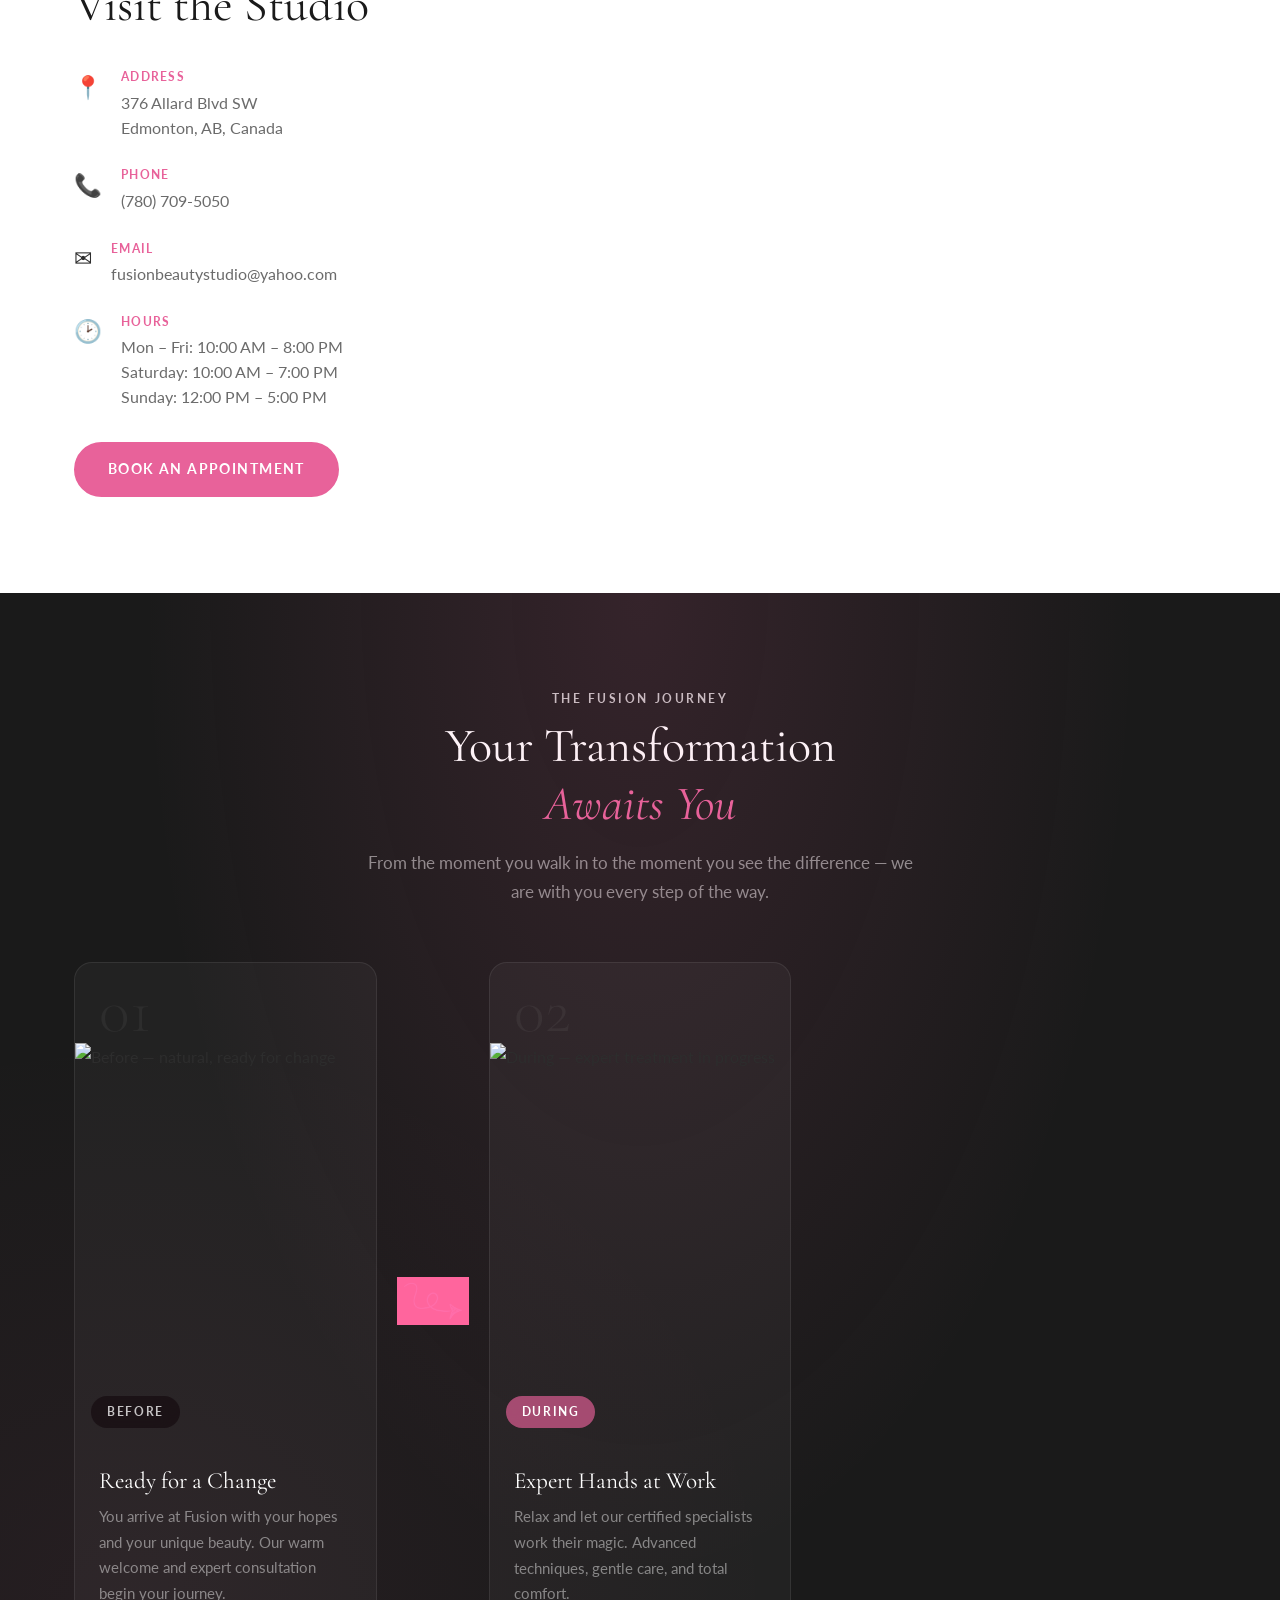
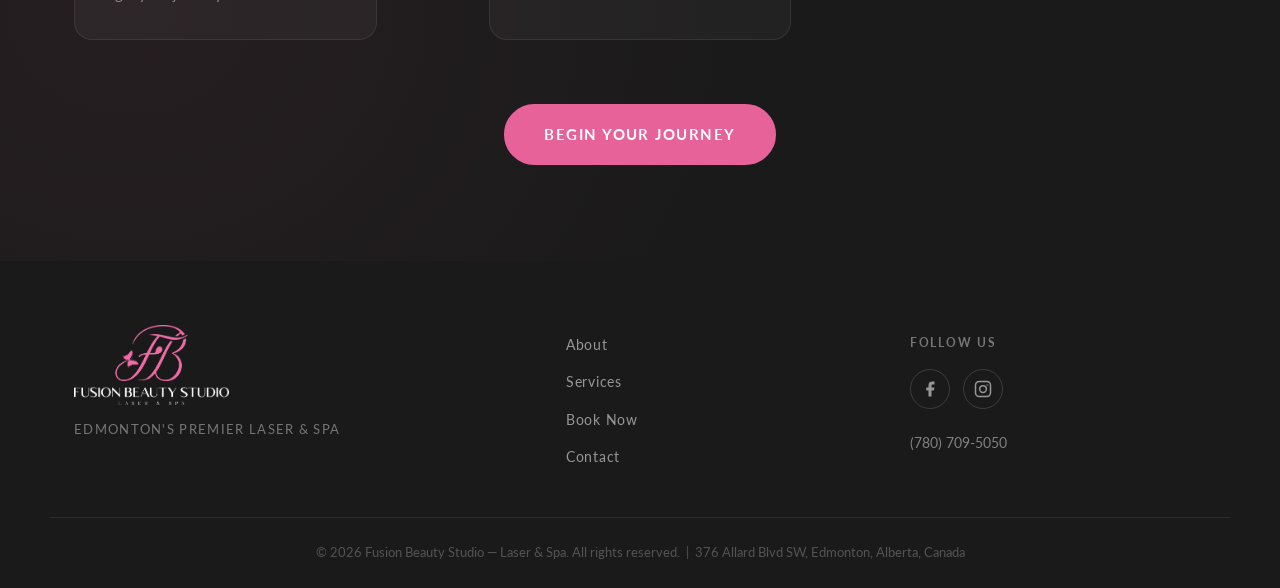
==== commit c7c6ec0f: "Cache-bust script.js so the FAQ accordion reaches visitors Cloudflare serves JS with max-age=14400 (" ====
--- a/index.html
+++ b/index.html
@@ -472,6 +472,6 @@
   <!-- ===== FLOATING BOOK BUTTON ===== -->
   <a href="https://www.vagaro.com/ca01/fusionbeautystudio" target="_blank" rel="noopener" class="float-book" id="floatBook">Book Now</a>
 
-  <script src="script.js"></script>
+  <script src="script.js?v=13"></script>
 </body>
 </html>
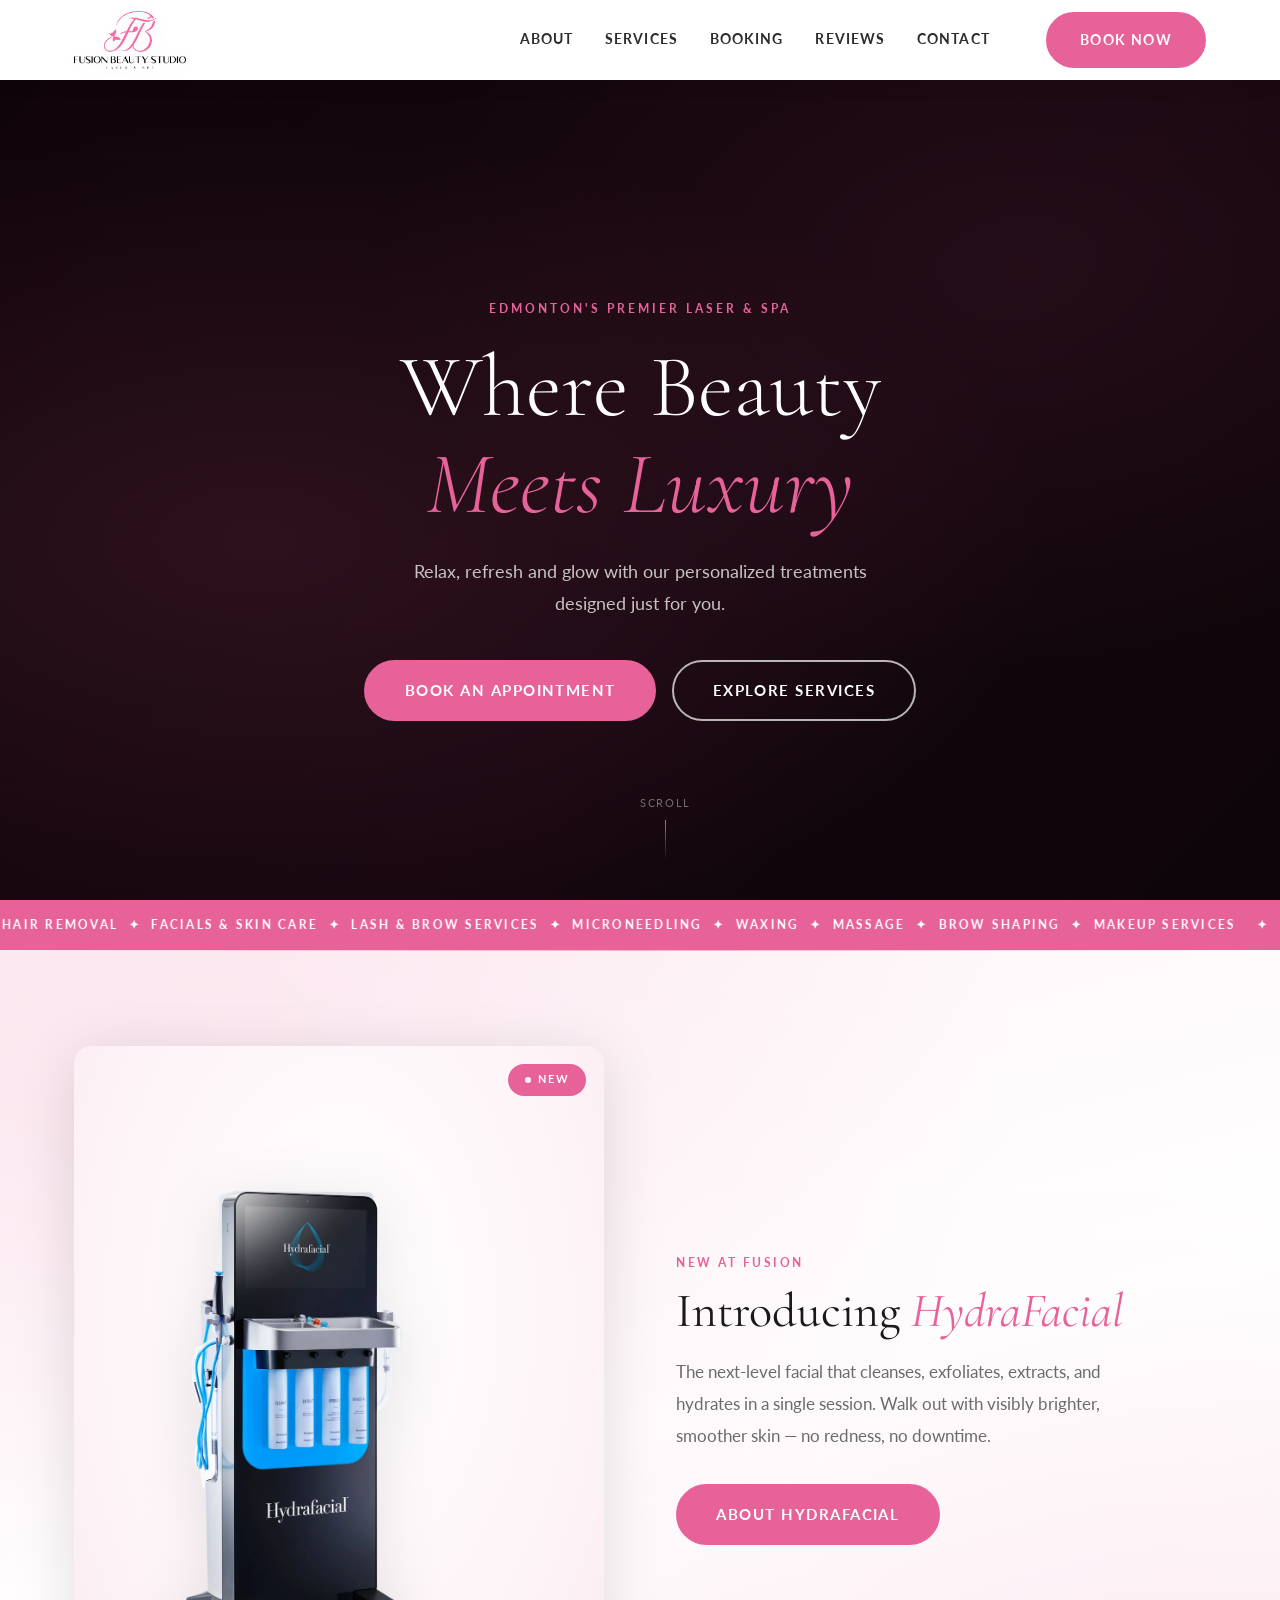
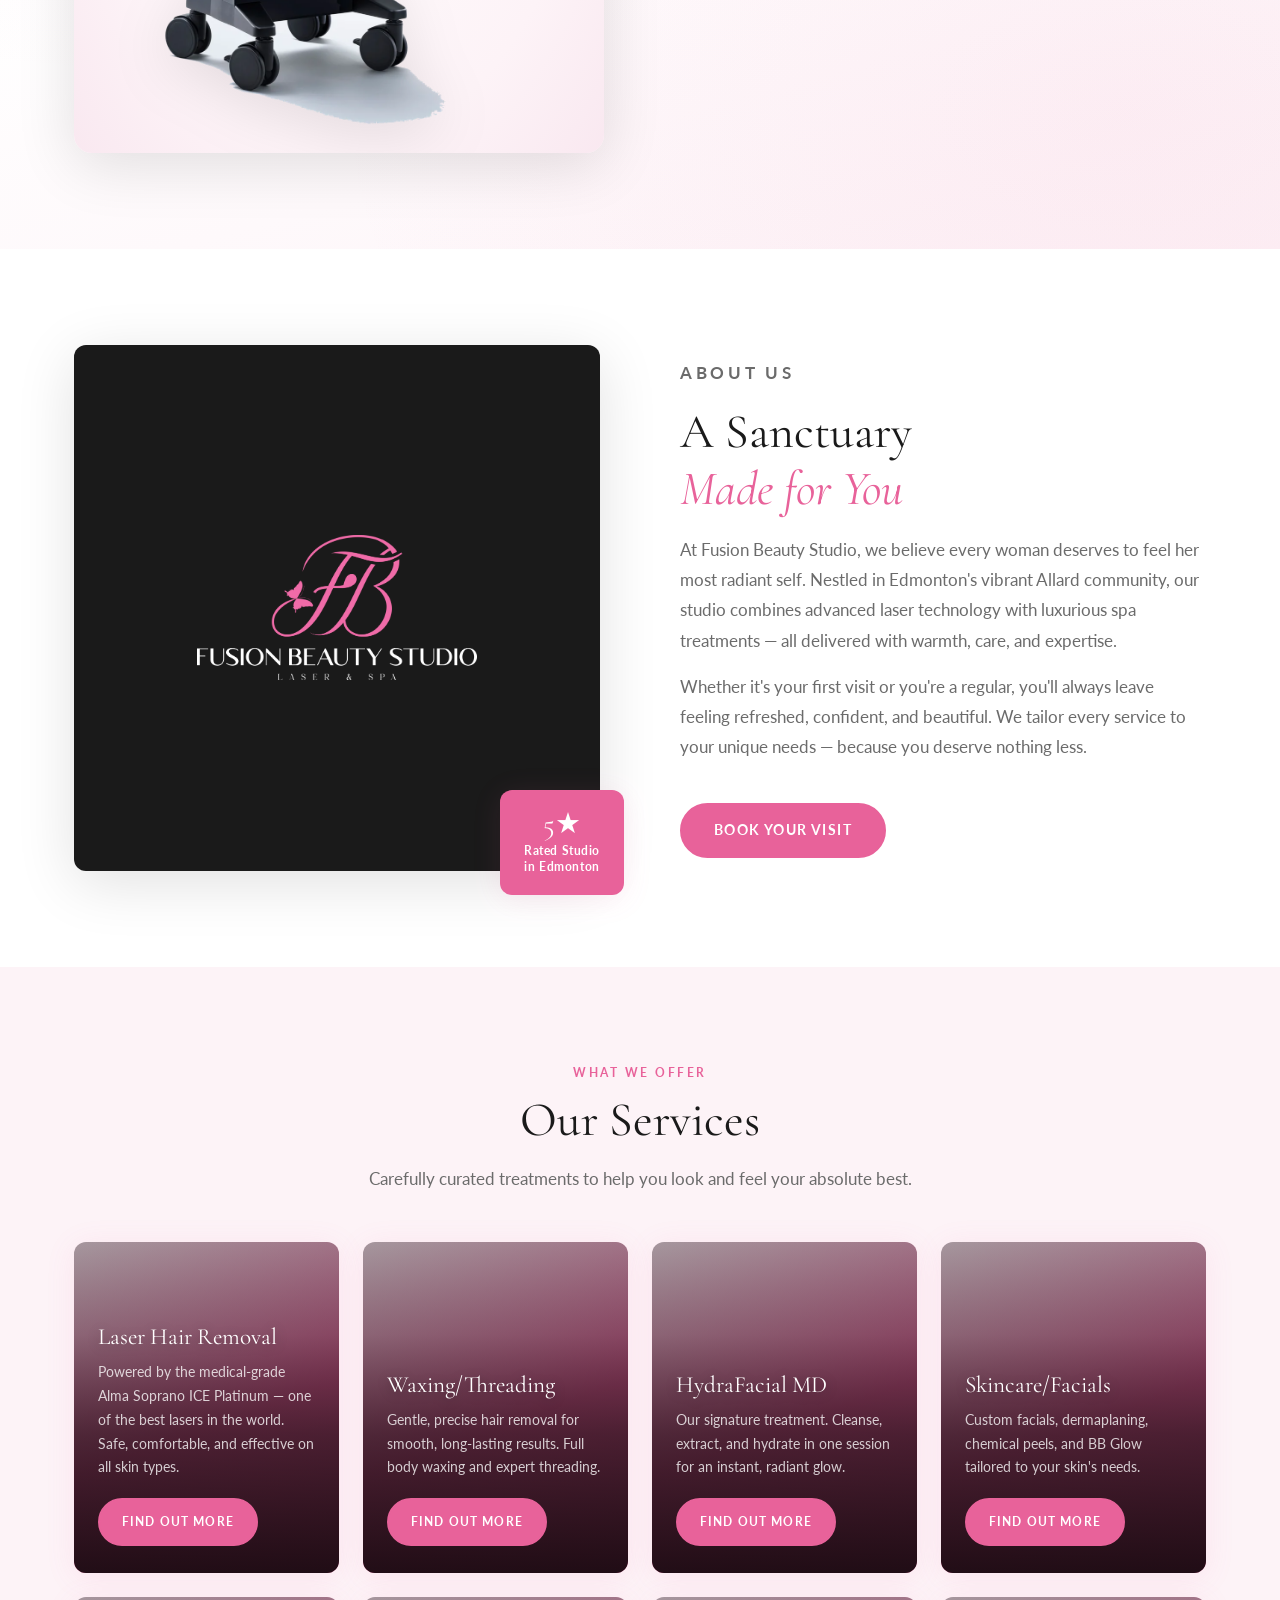
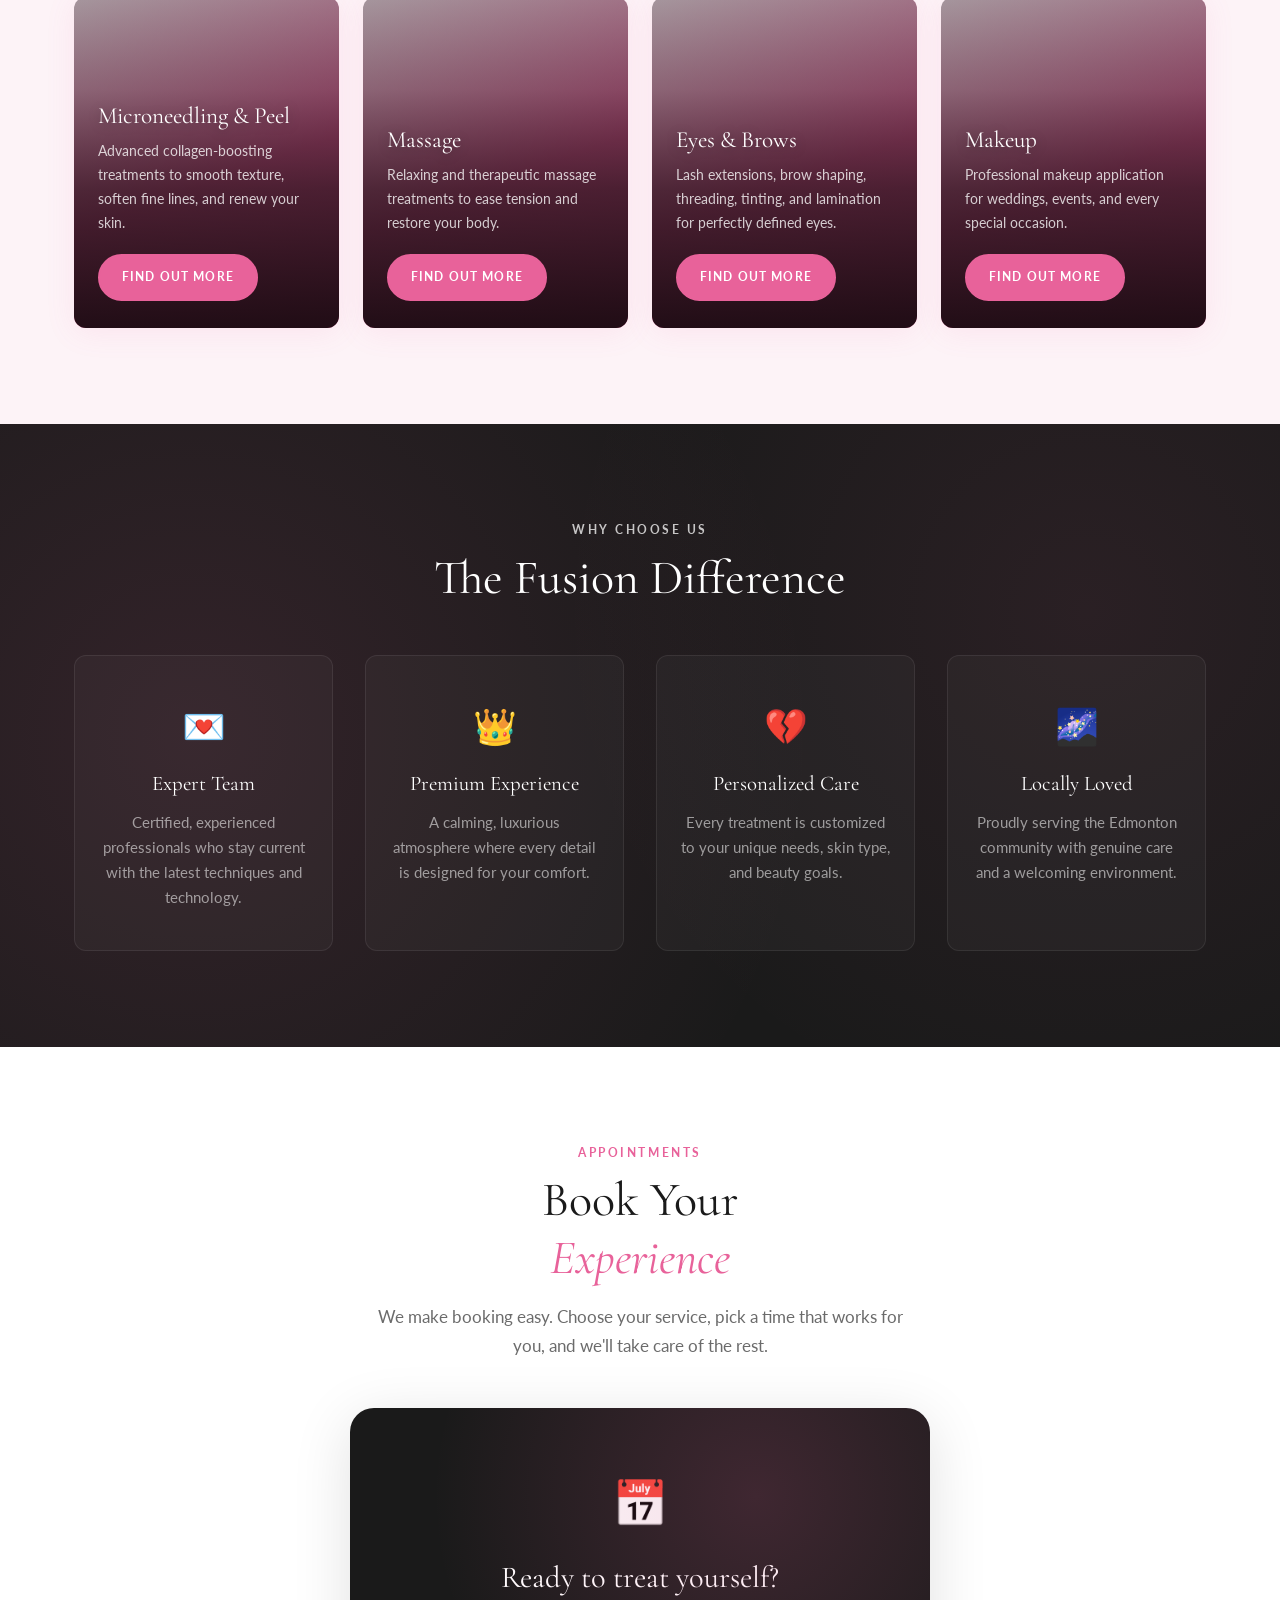
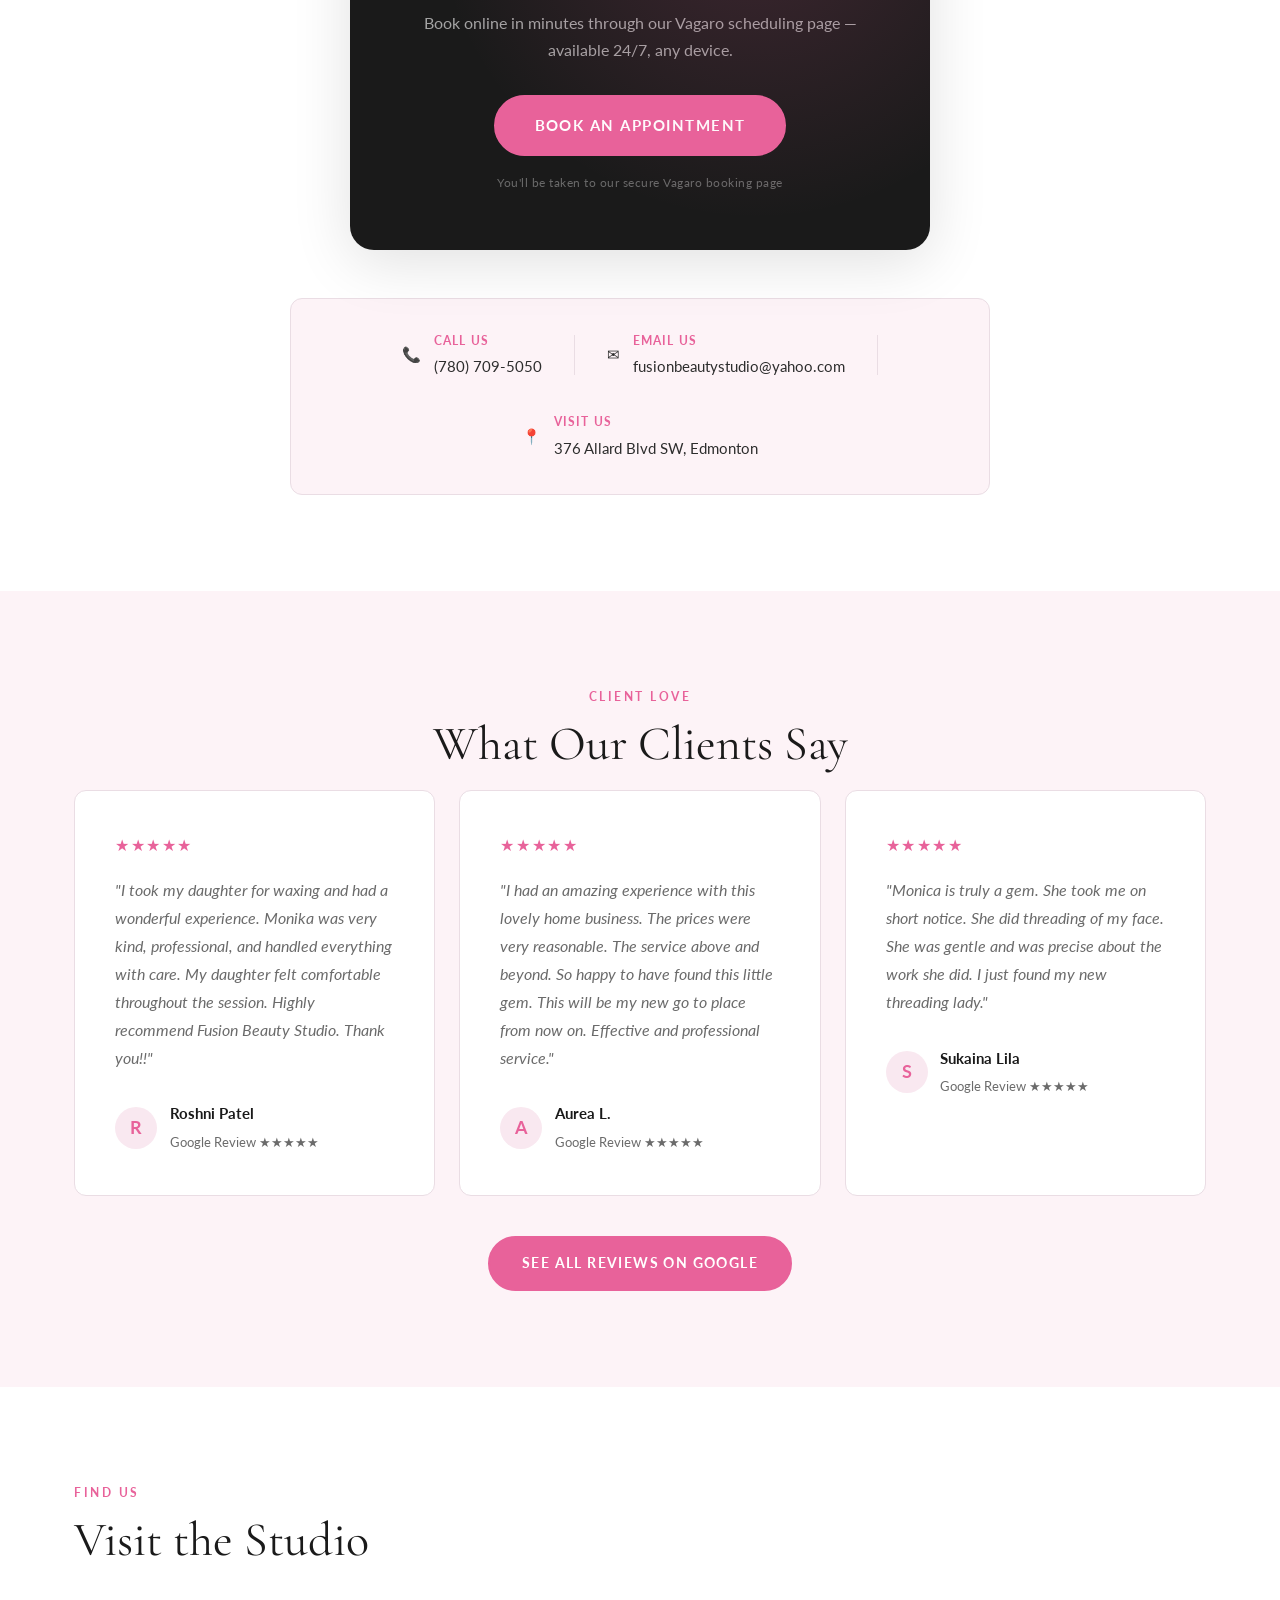
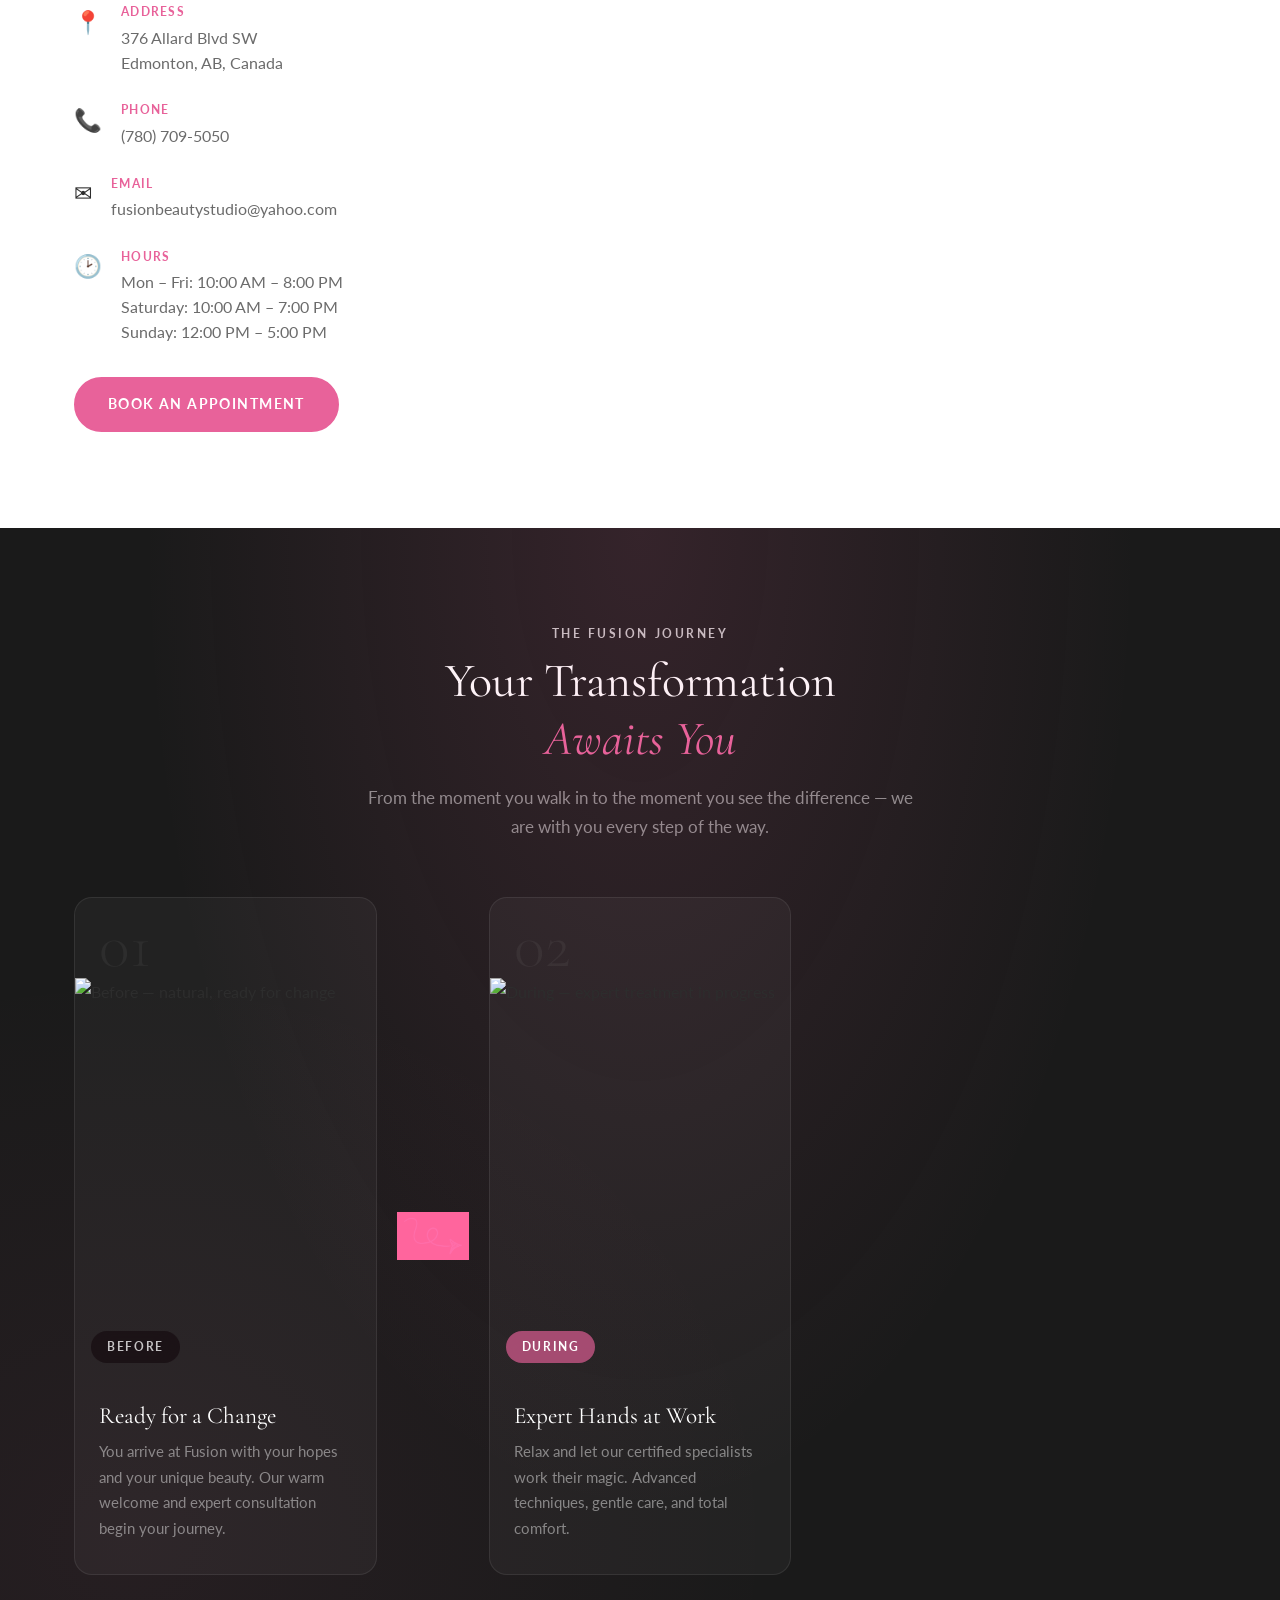
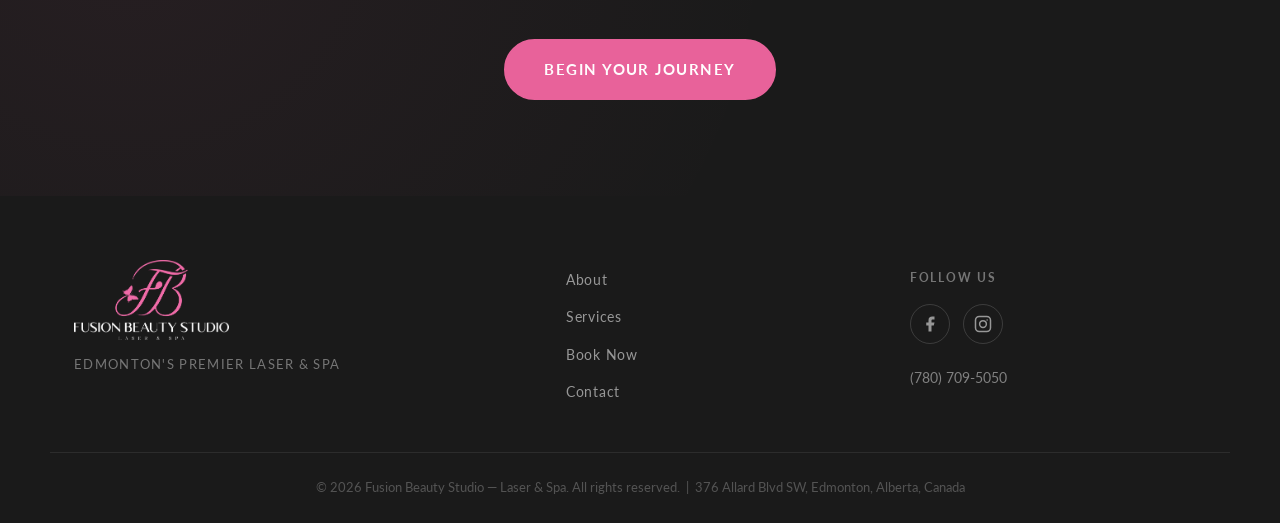
==== commit 4d97394b: "Rebuild Our Services section and add seven service pages Homepage: - Replaces the eight emoji cards " ====
--- a/index.html
+++ b/index.html
@@ -8,7 +8,7 @@
   <link rel="preconnect" href="https://fonts.googleapis.com" />
   <link rel="preconnect" href="https://fonts.gstatic.com" crossorigin />
   <link href="https://fonts.googleapis.com/css2?family=Cormorant+Garamond:ital,wght@0,300;0,400;0,500;0,600;1,300;1,400&family=Lato:wght@300;400;700&display=swap" rel="stylesheet" />
-  <link rel="stylesheet" href="styles.css?v=13" />
+  <link rel="stylesheet" href="styles.css?v=14" />
 </head>
 <body>
 
@@ -118,61 +118,85 @@
       <p class="section-desc center">Carefully curated treatments to help you look and feel your absolute best.</p>
       <div class="services-grid">
 
-        <div class="service-card">
-          <div class="service-icon">&#10024;</div>
-          <h3>Laser Hair Removal</h3>
-          <p>Smooth, lasting results with our state-of-the-art laser technology. Safe and effective for all skin tones.</p>
-          <a href="https://www.vagaro.com/ca01/fusionbeautystudio" target="_blank" rel="noopener" class="service-link">Book Now</a>
-        </div>
-
-        <div class="service-card">
-          <div class="service-icon">&#127774;</div>
-          <h3>Facials &amp; Skin Care</h3>
-          <p>Dermaplaning, chemical peels, microdermabrasion, BB Glow, and custom facials tailored to your skin.</p>
-          <a href="https://www.vagaro.com/ca01/fusionbeautystudio" target="_blank" rel="noopener" class="service-link">Book Now</a>
-        </div>
-
-        <div class="service-card">
-          <div class="service-icon">&#10022;</div>
-          <h3>Lash Extensions</h3>
-          <p>Classic, hybrid, and volume lash sets applied by certified artists for a stunning, natural-looking result.</p>
-          <a href="https://www.vagaro.com/ca01/fusionbeautystudio" target="_blank" rel="noopener" class="service-link">Book Now</a>
-        </div>
-
-        <div class="service-card">
-          <div class="service-icon">&#127800;</div>
-          <h3>Brow Shaping &amp; Threading</h3>
-          <p>Perfectly shaped and defined brows through threading, tinting, waxing, or lamination.</p>
-          <a href="https://www.vagaro.com/ca01/fusionbeautystudio" target="_blank" rel="noopener" class="service-link">Book Now</a>
-        </div>
-
-        <div class="service-card">
-          <div class="service-icon">&#127807;</div>
-          <h3>Waxing</h3>
-          <p>Gentle and effective waxing for smooth, hair-free skin. Full body and facial waxing available.</p>
-          <a href="https://www.vagaro.com/ca01/fusionbeautystudio" target="_blank" rel="noopener" class="service-link">Book Now</a>
-        </div>
-
-        <div class="service-card">
-          <div class="service-icon">&#128142;</div>
-          <h3>Microneedling &amp; Anti-Aging</h3>
-          <p>Advanced microneedling, acne treatments, and anti-aging therapies for visibly transformed skin.</p>
-          <a href="https://www.vagaro.com/ca01/fusionbeautystudio" target="_blank" rel="noopener" class="service-link">Book Now</a>
-        </div>
-
-        <div class="service-card">
-          <div class="service-icon">&#128140;</div>
-          <h3>Massage Therapy</h3>
-          <p>Relaxing and therapeutic massage treatments to ease tension, restore balance, and renew your body.</p>
-          <a href="https://www.vagaro.com/ca01/fusionbeautystudio" target="_blank" rel="noopener" class="service-link">Book Now</a>
-        </div>
-
-        <div class="service-card">
-          <div class="service-icon">&#128084;</div>
-          <h3>Makeup Services</h3>
-          <p>Professional makeup application for special occasions, events, or any day you want to feel extra beautiful.</p>
-          <a href="https://www.vagaro.com/ca01/fusionbeautystudio" target="_blank" rel="noopener" class="service-link">Book Now</a>
-        </div>
+        <article class="service-tile">
+          <img class="service-tile-img" src="/images/services/laser-hair-removal.jpg" alt="" width="1000" height="1250" loading="lazy" decoding="async" />
+          <div class="service-tile-veil"></div>
+          <div class="service-tile-body">
+            <h3>Laser Hair Removal</h3>
+            <p>Powered by the medical-grade Alma Soprano ICE Platinum &mdash; one of the best lasers in the world. Safe, comfortable, and effective on all skin types.</p>
+            <a href="/laser-hair-removal" class="btn btn-primary">Find Out More</a>
+          </div>
+        </article>
+
+        <article class="service-tile">
+          <img class="service-tile-img" src="/images/services/waxing-threading.jpg" alt="" width="1000" height="1250" loading="lazy" decoding="async" />
+          <div class="service-tile-veil"></div>
+          <div class="service-tile-body">
+            <h3>Waxing/Threading</h3>
+            <p>Gentle, precise hair removal for smooth, long-lasting results. Full body waxing and expert threading.</p>
+            <a href="/waxing-threading" class="btn btn-primary">Find Out More</a>
+          </div>
+        </article>
+
+        <article class="service-tile">
+          <img class="service-tile-img" src="/images/services/hydrafacial.jpg" alt="" width="1000" height="1250" loading="lazy" decoding="async" />
+          <div class="service-tile-veil"></div>
+          <div class="service-tile-body">
+            <h3>HydraFacial MD</h3>
+            <p>Our signature treatment. Cleanse, extract, and hydrate in one session for an instant, radiant glow.</p>
+            <a href="/hydrafacial" class="btn btn-primary">Find Out More</a>
+          </div>
+        </article>
+
+        <article class="service-tile">
+          <img class="service-tile-img" src="/images/services/skincare-facials.jpg" alt="" width="1000" height="1250" loading="lazy" decoding="async" />
+          <div class="service-tile-veil"></div>
+          <div class="service-tile-body">
+            <h3>Skincare/Facials</h3>
+            <p>Custom facials, dermaplaning, chemical peels, and BB Glow tailored to your skin's needs.</p>
+            <a href="/skincare-facials" class="btn btn-primary">Find Out More</a>
+          </div>
+        </article>
+
+        <article class="service-tile">
+          <img class="service-tile-img" src="/images/services/microneedling-peel.jpg" alt="" width="1000" height="1250" loading="lazy" decoding="async" />
+          <div class="service-tile-veil"></div>
+          <div class="service-tile-body">
+            <h3>Microneedling &amp; Peel</h3>
+            <p>Advanced collagen-boosting treatments to smooth texture, soften fine lines, and renew your skin.</p>
+            <a href="/microneedling-peel" class="btn btn-primary">Find Out More</a>
+          </div>
+        </article>
+
+        <article class="service-tile">
+          <img class="service-tile-img" src="/images/services/massage.jpg" alt="" width="1000" height="1250" loading="lazy" decoding="async" />
+          <div class="service-tile-veil"></div>
+          <div class="service-tile-body">
+            <h3>Massage</h3>
+            <p>Relaxing and therapeutic massage treatments to ease tension and restore your body.</p>
+            <a href="/massage" class="btn btn-primary">Find Out More</a>
+          </div>
+        </article>
+
+        <article class="service-tile">
+          <img class="service-tile-img" src="/images/services/eyes-brows.jpg" alt="" width="1000" height="1250" loading="lazy" decoding="async" />
+          <div class="service-tile-veil"></div>
+          <div class="service-tile-body">
+            <h3>Eyes &amp; Brows</h3>
+            <p>Lash extensions, brow shaping, threading, tinting, and lamination for perfectly defined eyes.</p>
+            <a href="/eyes-brows" class="btn btn-primary">Find Out More</a>
+          </div>
+        </article>
+
+        <article class="service-tile">
+          <img class="service-tile-img" src="/images/services/makeup.jpg" alt="" width="1000" height="1250" loading="lazy" decoding="async" />
+          <div class="service-tile-veil"></div>
+          <div class="service-tile-body">
+            <h3>Makeup</h3>
+            <p>Professional makeup application for weddings, events, and every special occasion.</p>
+            <a href="/makeup" class="btn btn-primary">Find Out More</a>
+          </div>
+        </article>
 
       </div>
     </div>
@@ -472,6 +496,6 @@
   <!-- ===== FLOATING BOOK BUTTON ===== -->
   <a href="https://www.vagaro.com/ca01/fusionbeautystudio" target="_blank" rel="noopener" class="float-book" id="floatBook">Book Now</a>
 
-  <script src="script.js?v=13"></script>
+  <script src="script.js?v=14"></script>
 </body>
 </html>
--- a/styles.css
+++ b/styles.css
@@ -127,36 +127,17 @@
   margin-left: 0;
   transition: width 0.3s ease, opacity 0.25s ease, margin-left 0.3s ease;
 }
-.btn-primary:hover::after {
+/* Single source of truth for the arrow's revealed state. Hovering a service
+   tile drives the very same declarations, so the motion is identical. */
+.btn-primary:hover::after,
+.service-tile:hover .btn-primary::after,
+.service-tile:focus-within .btn-primary::after {
   width: 38px;
   opacity: 1;
   margin-left: 10px;
 }
 
 /* No arrow on the Explore Services (outline) button */
-
-/* Black arrow on light backgrounds (.service-link) */
-.service-link {
-  display: inline-flex;
-  align-items: center;
-}
-.service-link::after {
-  content: '';
-  display: block;
-  flex-shrink: 0;
-  width: 0;
-  height: 16px;
-  background: url('fusion_arrow.jpg') no-repeat center / contain;
-  mix-blend-mode: multiply;
-  opacity: 0;
-  margin-left: 0;
-  transition: width 0.3s ease, opacity 0.25s ease, margin-left 0.3s ease;
-}
-.service-link:hover::after {
-  width: 28px;
-  opacity: 1;
-  margin-left: 8px;
-}
 
 /* Arrow on floating book button */
 .float-book {
@@ -511,57 +492,74 @@
   margin-top: 1rem;
 }
 
-.service-card {
-  background: var(--white);
+/* ---- Service tiles: photo background + veil + copy ---- */
+.service-tile {
+  position: relative;
+  display: flex;
+  flex-direction: column;
+  justify-content: flex-end;
+  /* Fixed ratio keeps all eight tiles exactly equal height */
+  aspect-ratio: 4 / 5;
   border-radius: var(--radius);
-  padding: 2.5rem 2rem;
-  border: 1px solid var(--border);
-  transition: var(--transition);
-  position: relative;
   overflow: hidden;
-}
-.service-card::before {
-  content: '';
-  position: absolute;
-  top: 0; left: 0; right: 0;
-  height: 3px;
-  background: var(--pink);
-  transform: scaleX(0);
-  transform-origin: left;
-  transition: transform var(--transition);
-}
-.service-card:hover {
+  /* Soft brand gradient shows until the photos are dropped in */
+  background: linear-gradient(160deg, var(--pink-light) 0%, var(--pink) 55%, var(--pink-dark) 100%);
   box-shadow: var(--shadow);
-  transform: translateY(-4px);
-  border-color: rgba(232,98,154,0.2);
-}
-.service-card:hover::before { transform: scaleX(1); }
-
-.service-icon {
-  font-size: 2rem;
+  transition: box-shadow 0.45s ease, transform 0.45s ease;
+}
+.service-tile:hover {
+  transform: translateY(-5px);
+  box-shadow: 0 18px 50px rgba(232,98,154,0.28);
+}
+
+.service-tile-img {
+  position: absolute;
+  inset: 0;
+  width: 100%;
+  height: 100%;
+  object-fit: cover;
+  transition: transform 0.8s cubic-bezier(0.22, 1, 0.36, 1);
+}
+.service-tile:hover .service-tile-img { transform: scale(1.07); }
+
+/* Dark veil keeps the copy legible over any photo; lightens slightly on hover */
+.service-tile-veil {
+  position: absolute;
+  inset: 0;
+  background: linear-gradient(
+    to top,
+    rgba(18,7,12,0.92) 0%,
+    rgba(18,7,12,0.72) 42%,
+    rgba(18,7,12,0.46) 72%,
+    rgba(18,7,12,0.36) 100%
+  );
+  transition: opacity 0.45s ease;
+}
+.service-tile:hover .service-tile-veil { opacity: 0.82; }
+
+.service-tile-body {
+  position: relative;
+  z-index: 1;
+  padding: 1.6rem 1.5rem 1.7rem;
+}
+.service-tile-body h3 {
+  font-family: var(--font-serif);
+  font-size: 1.45rem;
+  color: var(--white);
+  margin-bottom: 0.5rem;
+  text-shadow: 0 2px 12px rgba(0,0,0,0.35);
+}
+.service-tile-body p {
+  color: rgba(255,255,255,0.78);
+  font-size: 0.9rem;
+  line-height: 1.65;
   margin-bottom: 1.2rem;
 }
-.service-card h3 {
-  font-family: var(--font-serif);
-  font-size: 1.4rem;
-  color: var(--black);
-  margin-bottom: 0.8rem;
-}
-.service-card p {
-  color: var(--gray);
-  font-size: 0.95rem;
-  line-height: 1.7;
-  margin-bottom: 1.5rem;
-}
-.service-link {
-  font-size: 0.82rem;
-  font-weight: 700;
-  letter-spacing: 0.08em;
-  text-transform: uppercase;
-  color: var(--pink);
-  transition: color var(--transition);
-}
-.service-link:hover { color: var(--pink-dark); }
+/* Slightly compact button so it sits comfortably in a 4-up tile */
+.service-tile-body .btn {
+  padding: 0.68rem 1.35rem;
+  font-size: 0.74rem;
+}
 
 
 /* ============================================================
@@ -1249,8 +1247,9 @@
   .about-badge       { bottom: -1rem; right: -0.5rem; }
 
   /* ── SERVICES ───────────────────────────────────────────── */
-  .services-grid     { grid-template-columns: 1fr; }
-  .service-card      { padding: 2rem 1.5rem; }
+  /* Service tiles stay 2-up down to phone widths (see the 600px block below),
+     so tablets keep two columns rather than collapsing at 768. */
+  .service-tile-body { padding: 1.4rem 1.3rem 1.5rem; }
 
   /* ── WHY US ─────────────────────────────────────────────── */
   .why-grid          { grid-template-columns: 1fr 1fr; }
@@ -1291,9 +1290,15 @@
 /* ============================================================
    RESPONSIVE — SMALL PHONES (≤480px)
    ============================================================ */
+/* Service tiles: single column on phones only (tablets keep 2 across) */
+@media (max-width: 600px) {
+  .services-grid { grid-template-columns: 1fr; }
+  /* Wider, shorter tiles read better as a single full-width column */
+  .service-tile  { aspect-ratio: 4 / 3; }
+}
+
 @media (max-width: 480px) {
   .why-grid           { grid-template-columns: 1fr; }
-  .services-grid      { grid-template-columns: 1fr; }
   .hero-title         { font-size: clamp(2.2rem, 10vw, 3rem); }
   .section-title      { font-size: clamp(1.8rem, 7vw, 2.5rem); }
   .transform-body h3  { font-size: 1.2rem; }
@@ -1720,3 +1725,237 @@
   .faq-icon::before,
   .faq-icon::after { transition: none; }
 }
+
+
+/* ============================================================
+   SHARED SERVICE PAGE TEMPLATE  (.svc-*)
+   Used by every /<service> page. Edit here once and all seven
+   service pages change together.
+   ============================================================ */
+
+/* ---- Hero: photo + dark veil + title/tagline/CTA ---- */
+.svc-hero {
+  position: relative;
+  overflow: hidden;
+  background: var(--black);
+  padding: calc(var(--nav-height) + 5rem) 0 5rem;
+}
+.svc-hero-img {
+  position: absolute;
+  inset: 0;
+  width: 100%;
+  height: 100%;
+  object-fit: cover;
+  z-index: 0;
+}
+.svc-hero-veil {
+  position: absolute;
+  inset: 0;
+  z-index: 1;
+  background:
+    radial-gradient(ellipse at 25% 30%, rgba(232,98,154,0.20) 0%, transparent 55%),
+    linear-gradient(120deg, rgba(14,5,10,0.90) 0%, rgba(18,7,13,0.78) 55%, rgba(12,4,9,0.86) 100%);
+}
+.svc-hero .container { position: relative; z-index: 2; }
+.svc-hero-inner { max-width: 680px; }
+
+.svc-hero-title {
+  font-family: var(--font-serif);
+  font-size: clamp(2.3rem, 5.5vw, 3.9rem);
+  font-weight: 300;
+  color: var(--white);
+  line-height: 1.15;
+  margin-bottom: 1.1rem;
+}
+.svc-hero-title em { color: var(--pink); font-style: italic; }
+.svc-hero-tagline {
+  color: rgba(255,255,255,0.72);
+  font-size: 1.08rem;
+  line-height: 1.85;
+  max-width: 46ch;
+  margin-bottom: 2.1rem;
+}
+
+/* ---- Intro ---- */
+.svc-intro { background: var(--white); }
+.svc-intro-inner {
+  max-width: 760px;
+  margin: 0 auto;
+  text-align: center;
+}
+.svc-intro-inner .section-title { margin-bottom: 2rem; }
+.svc-intro-inner .section-title::after {
+  content: '';
+  display: block;
+  width: 56px;
+  height: 2px;
+  margin: 1.5rem auto 0;
+  background: var(--pink);
+  opacity: 0.6;
+}
+.svc-intro-text {
+  color: var(--gray);
+  font-size: 1.06rem;
+  line-height: 1.9;
+  margin-bottom: 1.15rem;
+}
+.svc-intro-text:last-child { margin-bottom: 0; }
+
+/* ---- Benefits ---- */
+.svc-benefits { background: var(--pink-pale); }
+.svc-benefits-grid {
+  display: grid;
+  grid-template-columns: repeat(3, 1fr);
+  gap: 1.5rem;
+  margin-top: 1rem;
+}
+.svc-benefit {
+  background: var(--white);
+  border: 1px solid var(--border);
+  border-radius: var(--radius);
+  padding: 2rem 1.8rem;
+  position: relative;
+  overflow: hidden;
+  transition: var(--transition);
+}
+.svc-benefit::before {
+  content: '';
+  position: absolute;
+  top: 0; left: 0; right: 0;
+  height: 3px;
+  background: var(--pink);
+  transform: scaleX(0);
+  transform-origin: left;
+  transition: transform var(--transition);
+}
+.svc-benefit:hover {
+  box-shadow: var(--shadow);
+  transform: translateY(-4px);
+  border-color: rgba(232,98,154,0.2);
+}
+.svc-benefit:hover::before { transform: scaleX(1); }
+.svc-benefit h3 {
+  font-family: var(--font-serif);
+  font-size: 1.28rem;
+  color: var(--black);
+  margin-bottom: 0.55rem;
+}
+.svc-benefit p {
+  color: var(--gray);
+  font-size: 0.94rem;
+  line-height: 1.75;
+}
+
+/* ---- What to expect: numbered steps ---- */
+.svc-steps { background: var(--white); }
+.svc-steps-list {
+  max-width: 820px;
+  margin: 2.5rem auto 0;
+  display: flex;
+  flex-direction: column;
+  gap: 1rem;
+}
+.svc-step {
+  display: flex;
+  gap: 1.4rem;
+  align-items: flex-start;
+  background: var(--white);
+  border: 1px solid var(--border);
+  border-radius: var(--radius);
+  padding: 1.5rem 1.6rem;
+  transition: var(--transition);
+}
+.svc-step:hover {
+  border-color: rgba(232,98,154,0.28);
+  box-shadow: var(--shadow);
+}
+.svc-step-num {
+  flex-shrink: 0;
+  width: 44px;
+  height: 44px;
+  border-radius: 50%;
+  background: var(--pink-light);
+  color: var(--pink);
+  font-family: var(--font-serif);
+  font-size: 1.25rem;
+  display: flex;
+  align-items: center;
+  justify-content: center;
+}
+.svc-step h3 {
+  font-family: var(--font-serif);
+  font-size: 1.22rem;
+  color: var(--black);
+  margin-bottom: 0.4rem;
+}
+.svc-step p {
+  color: var(--gray);
+  font-size: 0.95rem;
+  line-height: 1.75;
+}
+
+/* ---- Closing CTA ---- */
+.svc-cta {
+  position: relative;
+  overflow: hidden;
+  background: var(--black);
+  text-align: center;
+}
+.svc-cta::before {
+  content: '';
+  position: absolute;
+  inset: 0;
+  background:
+    radial-gradient(ellipse at 50% 0%, rgba(232,98,154,0.15) 0%, transparent 55%),
+    radial-gradient(ellipse at 15% 90%, rgba(232,98,154,0.07) 0%, transparent 40%);
+  pointer-events: none;
+}
+.svc-cta .container { position: relative; z-index: 1; }
+.svc-cta-btn { margin-top: 0.5rem; }
+
+/* ---- Service pages: tablet ---- */
+@media (max-width: 1024px) {
+  .svc-benefits-grid { grid-template-columns: repeat(2, 1fr); }
+}
+
+/* ---- Service pages: mobile ---- */
+@media (max-width: 768px) {
+  .svc-hero {
+    padding: calc(var(--nav-height) + 2.5rem) 0 3rem;
+    text-align: center;
+  }
+  .svc-hero-inner { margin: 0 auto; }
+  .svc-hero-tagline {
+    max-width: 100%;
+    font-size: 1rem;
+    margin-bottom: 1.8rem;
+  }
+  .svc-hero .btn { justify-content: center; }
+
+  .svc-benefits-grid { grid-template-columns: 1fr; }
+  .svc-benefit       { padding: 1.7rem 1.4rem; }
+
+  .svc-intro-text    { font-size: 1rem; }
+
+  .svc-step {
+    gap: 1rem;
+    padding: 1.3rem 1.2rem;
+  }
+  .svc-step-num {
+    width: 38px;
+    height: 38px;
+    font-size: 1.1rem;
+  }
+}
+
+@media (max-width: 480px) {
+  .svc-hero-title { font-size: clamp(2rem, 9vw, 2.7rem); }
+  .svc-hero .btn,
+  .svc-cta-btn .btn { width: 100%; max-width: 320px; }
+}
+
+@media (prefers-reduced-motion: reduce) {
+  .service-tile,
+  .service-tile-img,
+  .service-tile-veil { transition: none; }
+}
